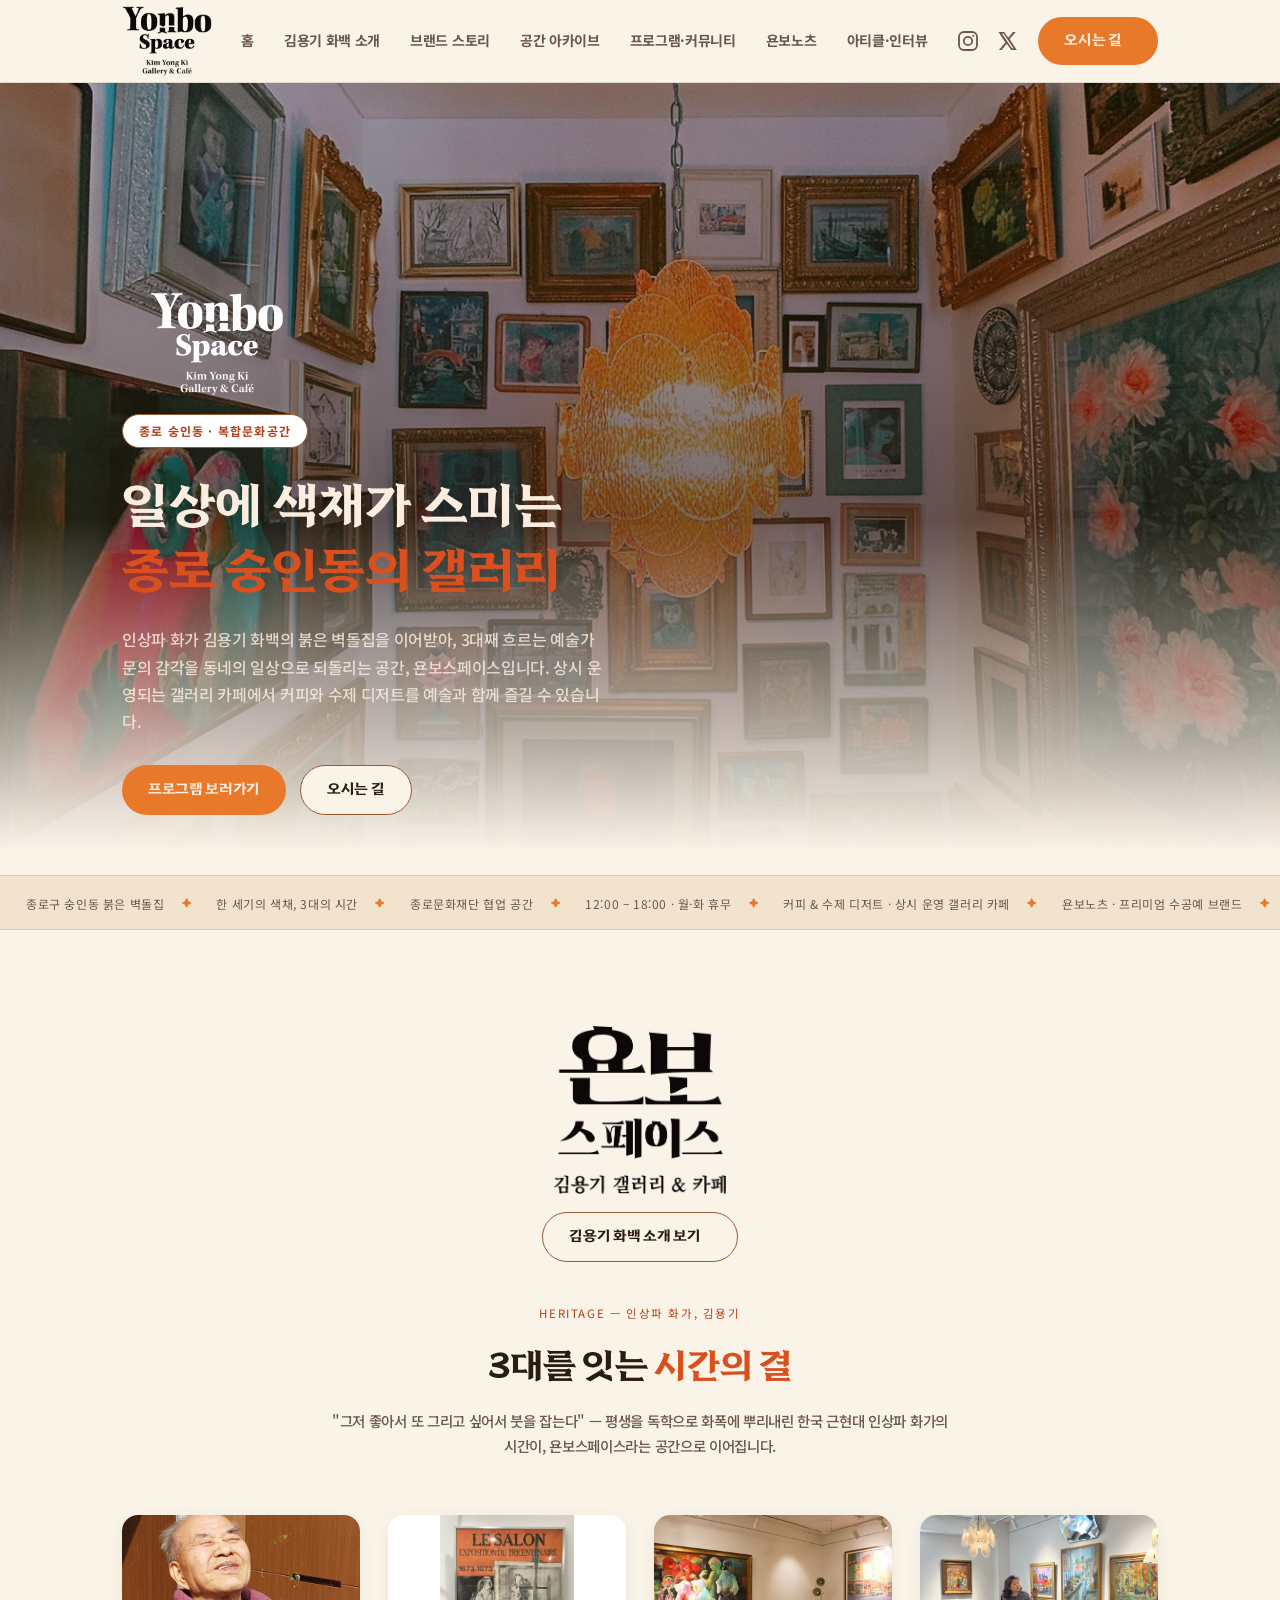
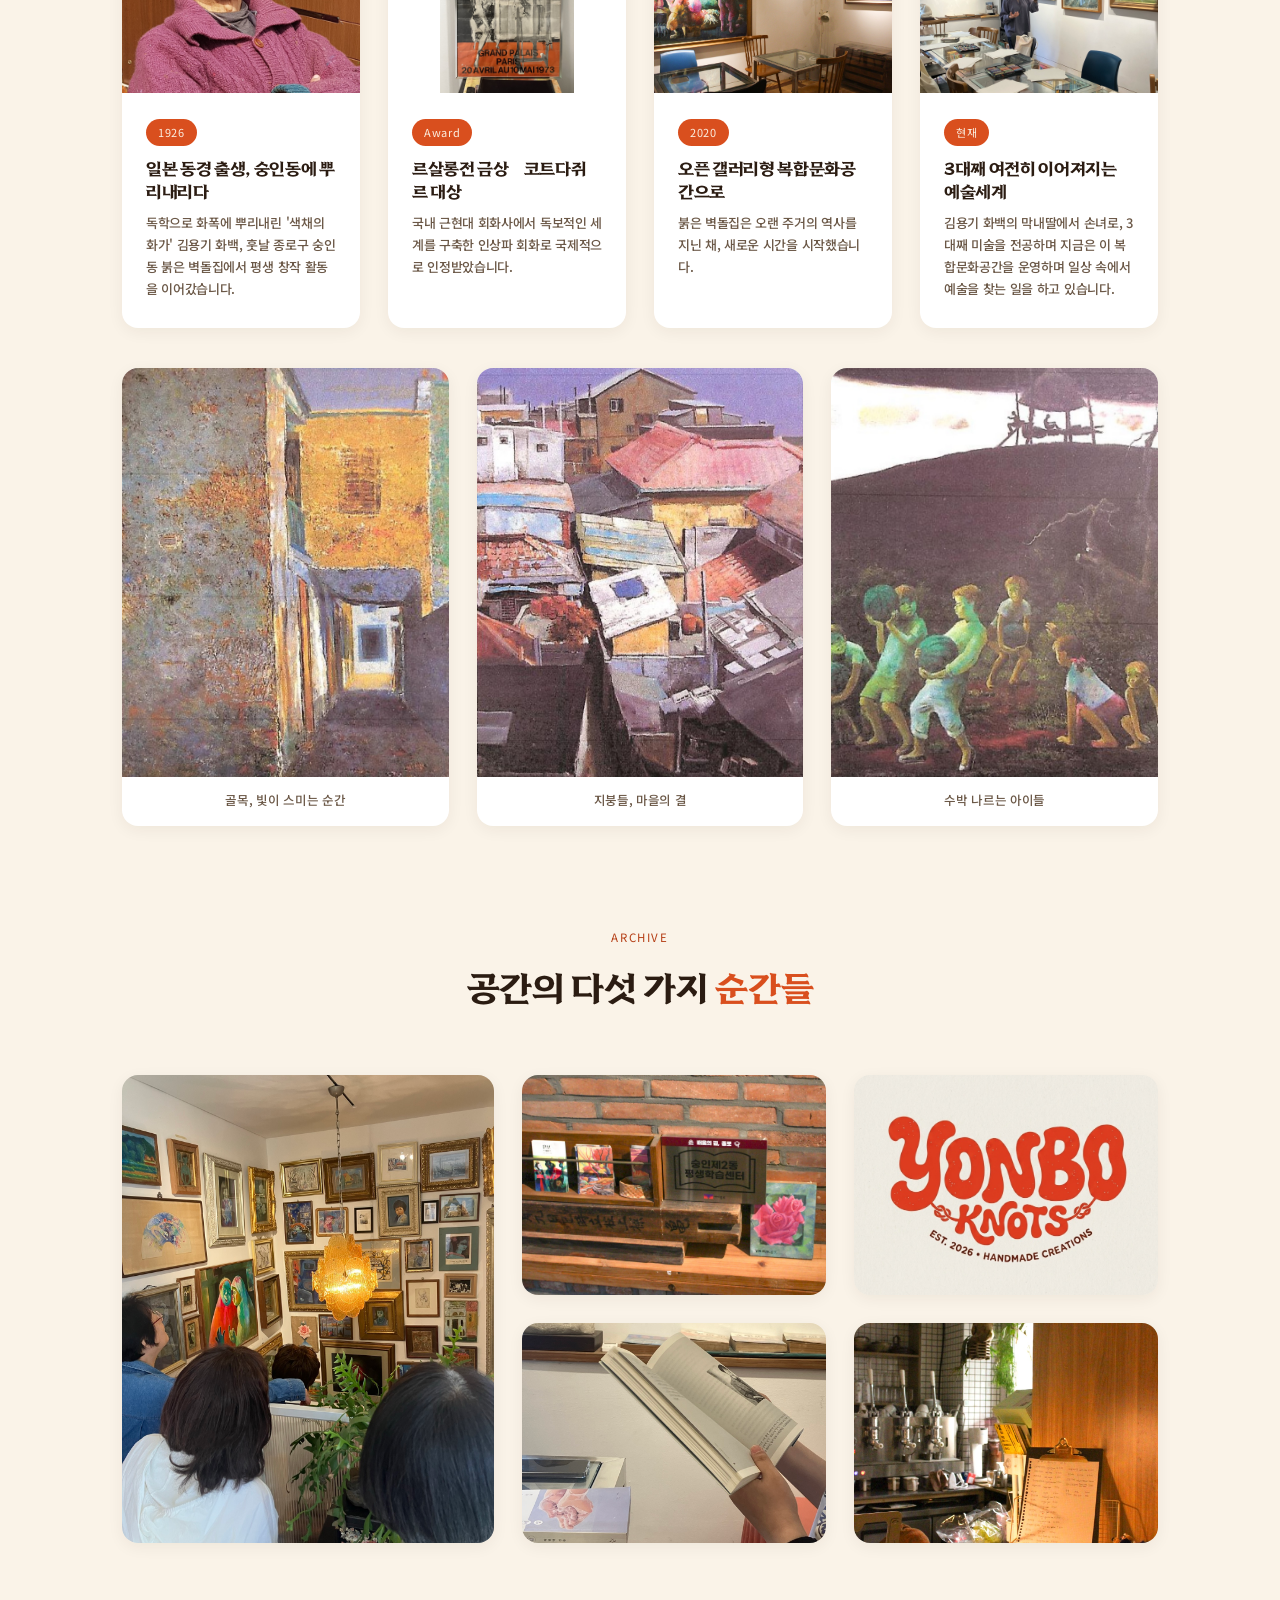
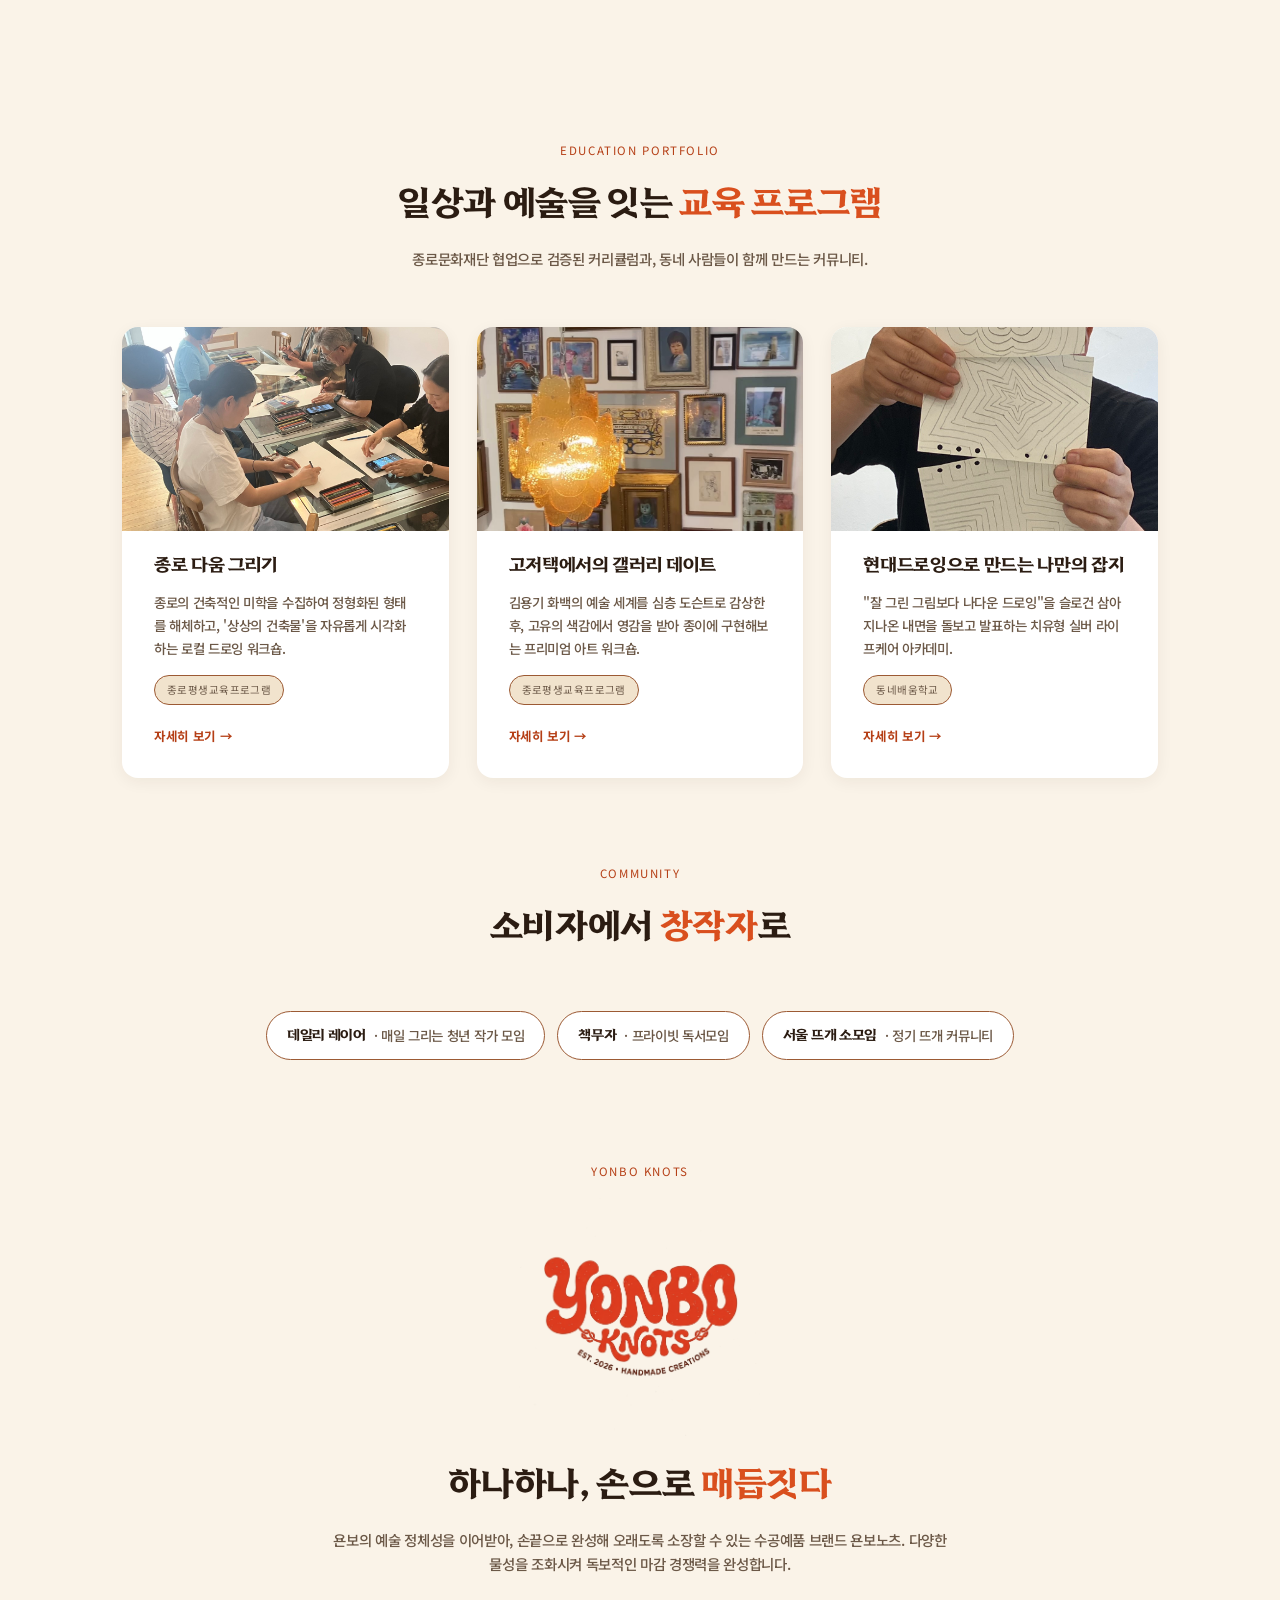
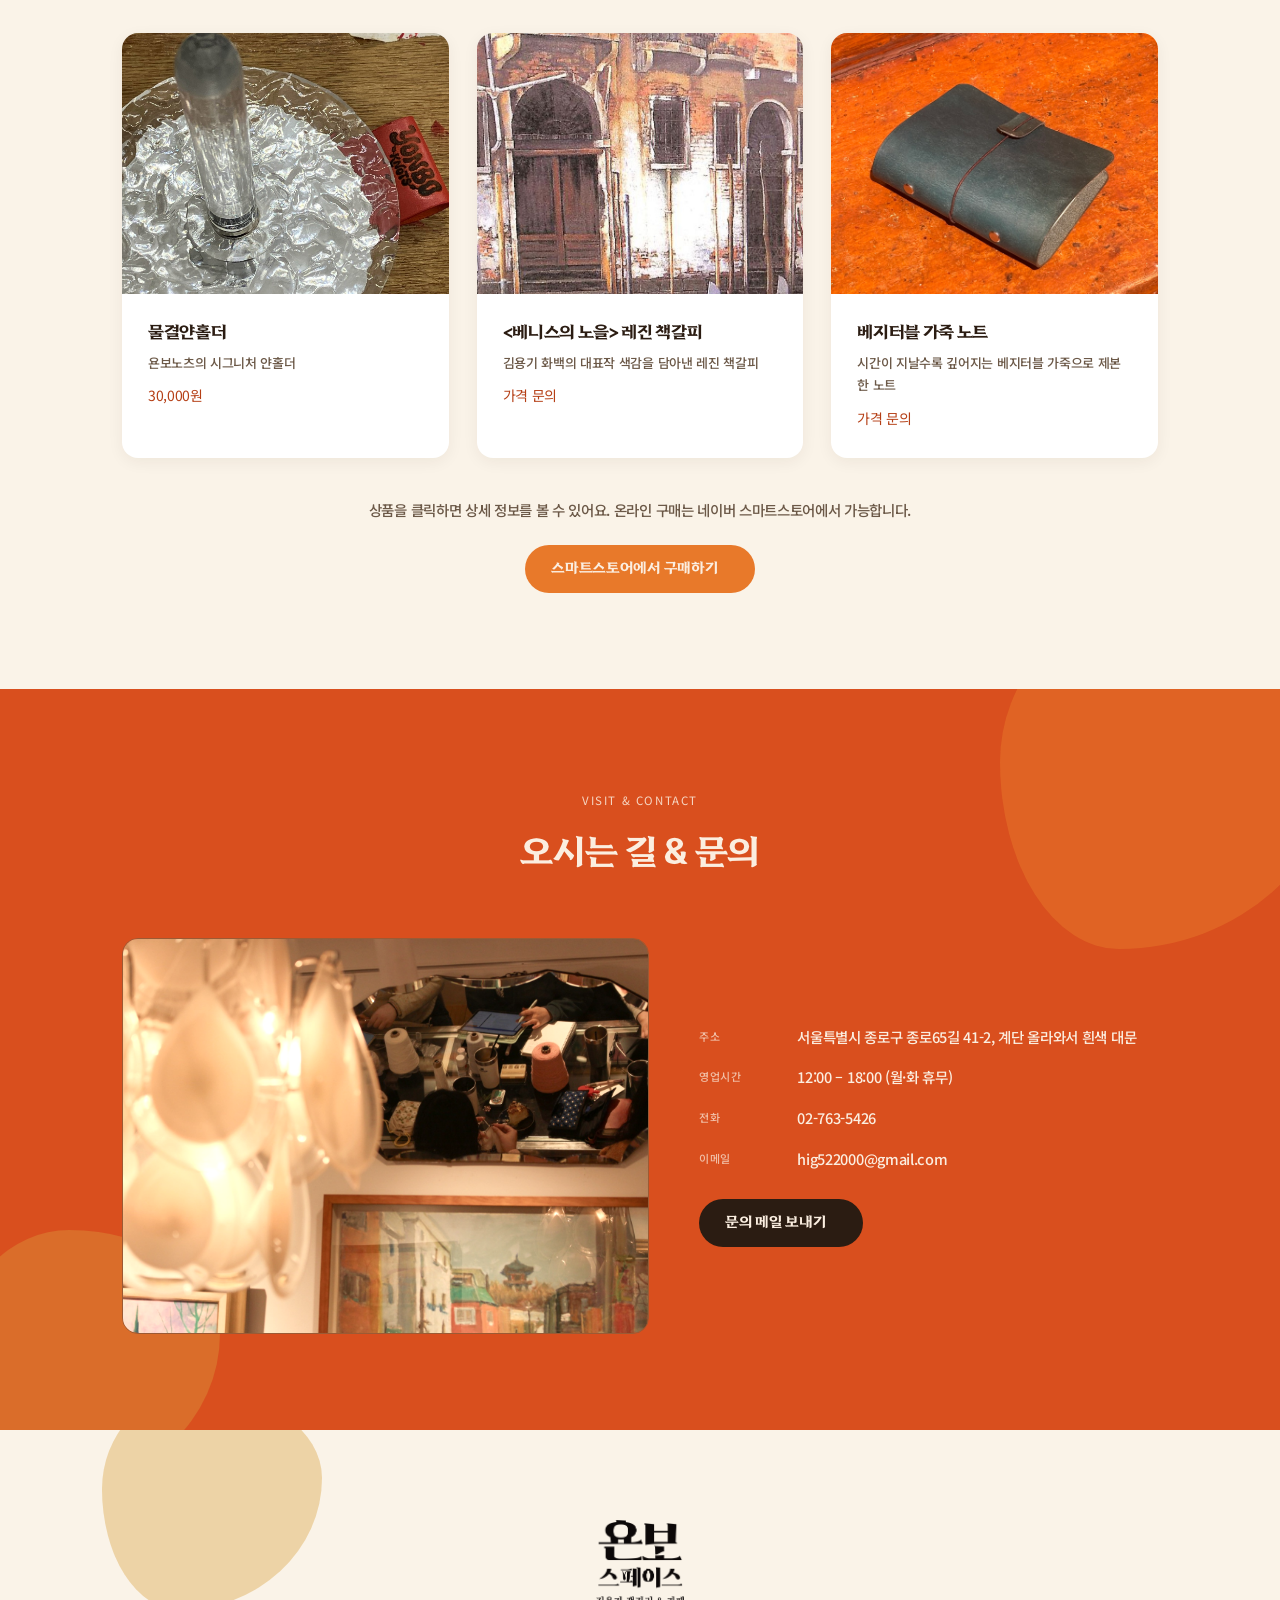
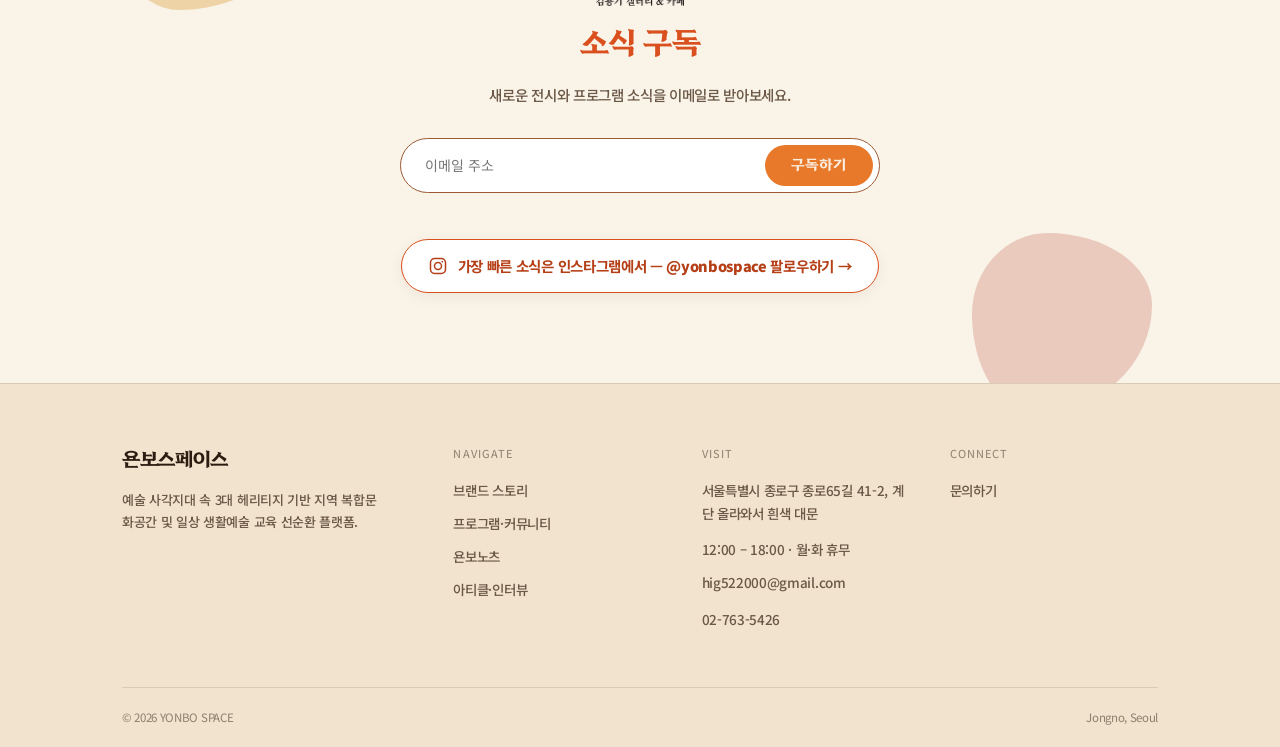
==== homepage-v2/index.html @ c20a6bfe "아티클·인터뷰 목록 페이지 신설, 전 페이지 nav/footer에 링크 추가" ====
<!DOCTYPE html>
<html lang="ko">
<head>
  <meta charset="UTF-8" />
  <meta name="viewport" content="width=device-width, initial-scale=1.0" />
  <title>욘보스페이스 YONBO SPACE</title>
  <meta name="description" content="종로 숭인동, 3대를 이어온 예술가문의 유산이 살아 숨 쉬는 복합문화공간 욘보스페이스" />
  <meta property="og:title" content="욘보스페이스 YONBO SPACE" />
  <meta property="og:description" content="종로 숭인동, 3대를 이어온 예술가문의 유산이 살아 숨 쉬는 복합문화공간 욘보스페이스" />
  <meta property="og:image" content="https://hig522000-lgtm.github.io/yonbo-space-site/homepage-v2/images/og-image.jpg" />
  <meta property="og:url" content="https://hig522000-lgtm.github.io/yonbo-space-site/homepage-v2/" />
  <meta property="og:type" content="website" />
  <meta name="twitter:card" content="summary_large_image" />
  <link rel="preconnect" href="https://fonts.googleapis.com" />
  <link rel="preconnect" href="https://fonts.gstatic.com" crossorigin />
  <link
    href="https://fonts.googleapis.com/css2?family=Noto+Sans+KR:wght@400;500;700;900&display=swap"
    rel="stylesheet"
  />
  <link rel="stylesheet" href="homepage-v2.css" />
</head>
<body>
  <header class="site-header">
    <div class="wrap">
      <a href="#home" class="site-logo">
        <img src="images/logo-yonbospace.png" alt="욘보스페이스 로고" />
      </a>
      <nav class="site-nav">
        <a href="#home">홈</a>
        <a href="artist.html">김용기 화백 소개</a>
        <a href="#heritage">브랜드 스토리</a>
        <a href="#works">공간 아카이브</a>
        <a href="#programs">프로그램·커뮤니티</a>
        <a href="#shop">욘보노츠</a>
        <a href="articles.html">아티클·인터뷰</a>
      </nav>
      <div class="header-actions">
        <div class="site-social">
          <a href="https://instagram.com/yonbospace" target="_blank" rel="noopener" aria-label="욘보스페이스 인스타그램 @yonbospace">
            <svg viewBox="0 0 24 24" width="18" height="18" fill="none" stroke="currentColor" stroke-width="1.8"><rect x="3" y="3" width="18" height="18" rx="5"/><circle cx="12" cy="12" r="4.2"/><circle cx="17.2" cy="6.8" r="1" fill="currentColor" stroke="none"/></svg>
          </a>
          <a href="https://twitter.com/yonbospace" target="_blank" rel="noopener" aria-label="욘보스페이스 트위터 @yonbospace">
            <svg viewBox="0 0 24 24" width="18" height="18" fill="currentColor"><path d="M18.9 3H21.7L15.6 10.1L22.8 21H17.2L12.8 14.7L7.7 21H4.9L11.4 13.4L4.5 3H10.2L14.2 8.8L18.9 3ZM17.9 19.3H19.5L9.5 4.6H7.8L17.9 19.3Z"/></svg>
          </a>
        </div>
        <a href="#visit" class="btn-pill">오시는 길 →</a>
      </div>
    </div>
  </header>

  <main>
    <!-- HERO -->
    <section class="hero" id="home">
      <img class="hero-bg" src="images/hero-main.jpg" alt="욘보스페이스 벽면을 가득 채운 액자 갤러리 코너" />
      <div class="hero-gradient"></div>
      <div class="hero-content">
        <div class="wrap">
          <img class="hero-logo-white" src="images/logo-yonbospace-white.png" alt="욘보스페이스 로고" />
          <span class="hero-eyebrow">종로 숭인동 · 복합문화공간</span>
          <h1>일상에 색채가 스미는<br /><span class="type-en">종로 숭인동의 갤러리</span></h1>
          <p class="lead">
            인상파 화가 김용기 화백의 붉은 벽돌집을 이어받아, 3대째 흐르는 예술가문의 감각을
            동네의 일상으로 되돌리는 공간, 욘보스페이스입니다. 상시 운영되는 갤러리 카페에서
            커피와 수제 디저트를 예술과 함께 즐길 수 있습니다.
          </p>
          <div class="button-row">
            <a href="#programs" class="btn-pill">프로그램 보러가기</a>
            <a href="#visit" class="btn-pill btn-pill--outline">오시는 길</a>
          </div>
        </div>
      </div>
    </section>

    <!-- TICKER -->
    <div class="ticker">
      <div class="ticker-track">
        <span>종로구 숭인동 붉은 벽돌집</span>
        <span>한 세기의 색채, 3대의 시간</span>
        <span>종로문화재단 협업 공간</span>
        <span>12:00 – 18:00 · 월·화 휴무</span>
        <span>커피 &amp; 수제 디저트 · 상시 운영 갤러리 카페</span>
        <span>욘보노츠 · 프리미엄 수공예 브랜드</span>
        <span>종로구 숭인동 붉은 벽돌집</span>
        <span>한 세기의 색채, 3대의 시간</span>
        <span>종로문화재단 협업 공간</span>
        <span>12:00 – 18:00 · 월·화 휴무</span>
        <span>커피 &amp; 수제 디저트 · 상시 운영 갤러리 카페</span>
        <span>욘보노츠 · 프리미엄 수공예 브랜드</span>
      </div>
    </div>

    <!-- HERITAGE -->
    <section class="section" id="heritage">
      <div class="wrap">
        <div style="text-align:center; margin-bottom:36px;">
          <img class="heritage-logo-kr" src="images/logo-yonbospace-kr.png" alt="욘보스페이스" />
          <a href="artist.html" class="btn-pill btn-pill--outline">김용기 화백 소개 보기 →</a>
        </div>
        <div class="section-head">
          <span class="section-eyebrow">Heritage — 인상파 화가, 김용기</span>
          <h2>3대를 잇는 <span class="type-en">시간의 결</span></h2>
          <p class="section-lead">
            "그저 좋아서 또 그리고 싶어서 붓을 잡는다" — 평생을 독학으로 화폭에 뿌리내린
            한국 근현대 인상파 화가의 시간이, 욘보스페이스라는 공간으로 이어집니다.
          </p>
        </div>
        <div class="heritage-grid">
          <div class="heritage-card">
            <div class="h-photo"><img class="face-top" src="images/heritage-1926.jpg" alt="환하게 웃고 있는 김용기 화백의 모습" /></div>
            <div class="h-body">
              <span class="h-year">1926</span>
              <h3>일본 동경 출생, 숭인동에 뿌리내리다</h3>
              <p>독학으로 화폭에 뿌리내린 '색채의 화가' 김용기 화백, 훗날 종로구 숭인동 붉은 벽돌집에서 평생 창작 활동을 이어갔습니다.</p>
            </div>
          </div>
          <div class="heritage-card">
            <div class="h-photo"><img class="no-crop" src="images/heritage-award.jpg" alt="1973년 파리 그랑팔레 르살롱 전시회 포스터" /></div>
            <div class="h-body">
              <span class="h-year">Award</span>
              <h3>르살롱전 금상 · 코트다쥐르 대상</h3>
              <p>국내 근현대 회화사에서 독보적인 세계를 구축한 인상파 회화로 국제적으로 인정받았습니다.</p>
            </div>
          </div>
          <div class="heritage-card">
            <div class="h-photo"><img src="images/heritage-gallery-open.jpg" alt="오픈 갤러리형 복합문화공간으로 재탄생한 내부 전경" /></div>
            <div class="h-body">
              <span class="h-year">2020</span>
              <h3>오픈 갤러리형 복합문화공간으로</h3>
              <p>붉은 벽돌집은 오랜 주거의 역사를 지닌 채, 새로운 시간을 시작했습니다.</p>
            </div>
          </div>
          <div class="heritage-card">
            <div class="h-photo"><img src="images/heritage-guide-current.jpg" alt="대표가 방문객에게 갤러리를 도슨트하는 모습" /></div>
            <div class="h-body">
              <span class="h-year">현재</span>
              <h3>3대째 여전히 이어져지는 예술세계</h3>
              <p>김용기 화백의 막내딸에서 손녀로, 3대째 미술을 전공하며 지금은 이 복합문화공간을 운영하며 일상 속에서 예술을 찾는 일을 하고 있습니다.</p>
            </div>
          </div>
        </div>
        <div class="painting-gallery">
          <figure>
            <img src="images/painting-alley.jpg" alt="김용기 화백의 골목 풍경화" />
            <figcaption>골목, 빛이 스미는 순간</figcaption>
          </figure>
          <figure>
            <img src="images/painting-rooftops.jpg" alt="김용기 화백의 지붕 풍경화" />
            <figcaption>지붕들, 마을의 결</figcaption>
          </figure>
          <figure>
            <img src="images/painting-watermelon-kids.jpg" alt="김용기 화백의 아이들 그림" />
            <figcaption>수박 나르는 아이들</figcaption>
          </figure>
        </div>
      </div>
    </section>

    <!-- ARCHIVE MASONRY -->
    <section class="section" id="works" style="padding-top:0;">
      <div class="wrap">
        <div class="section-head">
          <span class="section-eyebrow">Archive</span>
          <h2>공간의 다섯 가지 <span class="type-en">순간들</span></h2>
        </div>
        <div class="works-grid">
          <div class="work-item">
            <img src="images/axis-community.jpg" alt="갤러리 테이블에 둘러앉아 뜨개와 독서를 즐기는 커뮤니티 모임" />
            <div class="work-overlay">
              <div>
                <h4>Space &amp; Community</h4>
                <span>상설 갤러리 · 로컬 커뮤니티 모임</span>
              </div>
            </div>
          </div>
          <div class="work-item">
            <img src="images/axis-education.jpg" alt="종로문화재단 숭인제2동 평생학습센터 현판" />
            <div class="work-overlay">
              <div>
                <h4>Public &amp; Education</h4>
                <span>종로문화재단 협업 · 동네배움학교</span>
              </div>
            </div>
          </div>
          <div class="work-item">
            <img src="images/axis-craft.jpg" alt="욘보노츠 브랜드 로고 그래픽" />
            <div class="work-overlay">
              <div>
                <h4>Product &amp; Brand</h4>
                <span>욘보노츠 · 프리미엄 수공예</span>
              </div>
            </div>
          </div>
          <div class="work-item">
            <img src="images/community-bookclub.jpg" alt="책무자 독서모임에서 책을 함께 들여다보는 모습" />
            <div class="work-overlay">
              <div>
                <h4>책무자</h4>
                <span>프라이빗 독서모임</span>
              </div>
            </div>
          </div>
          <div class="work-item">
            <img src="images/axis-cafe.jpg" alt="욘보스페이스 카페의 에스프레소 머신과 바 풍경" />
            <div class="work-overlay">
              <div>
                <h4>Gallery &amp; Café</h4>
                <span>커피 &amp; 수제 디저트 · 상시 운영 갤러리 카페</span>
              </div>
            </div>
          </div>
        </div>
      </div>
    </section>

    <!-- PROGRAMS -->
    <section class="section" id="programs">
      <div class="wrap">
        <div class="section-head">
          <span class="section-eyebrow">Education Portfolio</span>
          <h2>일상과 예술을 잇는 <span class="type-en">교육 프로그램</span></h2>
          <p class="section-lead">종로문화재단 협업으로 검증된 커리큘럼과, 동네 사람들이 함께 만드는 커뮤니티.</p>
        </div>
        <div class="program-grid">
          <a class="program-card has-photo" href="programs/jongno-dawoom.html">
            <div class="p-photo"><img src="images/jongno-dawoom/photo-01.jpg" alt="참가자들이 갤러리 테이블에 둘러앉아 색연필로 드로잉하는 수업 현장" /></div>
            <h3>종로 다움 그리기</h3>
            <p>종로의 건축적인 미학을 수집하여 정형화된 형태를 해체하고, '상상의 건축물'을 자유롭게 시각화하는 로컬 드로잉 워크숍.</p>
            <span class="tag-pill">종로평생교육프로그램</span>
            <span class="card-more">자세히 보기 →</span>
          </a>
          <a class="program-card has-photo" href="programs/gallery-date.html">
            <div class="p-photo"><img src="images/program-gallery-date-card.jpg" alt="샹들리에 조명 아래 금빛 액자 그림들로 가득한 갤러리 벽면" /></div>
            <h3>고저택에서의 갤러리 데이트</h3>
            <p>김용기 화백의 예술 세계를 심층 도슨트로 감상한 후, 고유의 색감에서 영감을 받아 종이에 구현해보는 프리미엄 아트 워크숍.</p>
            <span class="tag-pill">종로평생교육프로그램</span>
            <span class="card-more">자세히 보기 →</span>
          </a>
          <a class="program-card has-photo" href="programs/life-review-drawing.html">
            <div class="p-photo"><img src="images/program-neighborhood-class.jpg" alt="동네배움학교 회원이 대칭 패턴 드로잉 3장을 들어보이는 모습" /></div>
            <h3>현대드로잉으로 만드는 나만의 잡지</h3>
            <p>"잘 그린 그림보다 나다운 드로잉"을 슬로건 삼아 지나온 내면을 돌보고 발표하는 치유형 실버 라이프케어 아카데미.</p>
            <span class="tag-pill">동네배움학교</span>
            <span class="card-more">자세히 보기 →</span>
          </a>
        </div>

        <div class="section-head" style="margin-top:80px;">
          <span class="section-eyebrow">Community</span>
          <h2>소비자에서 <span class="type-en">창작자</span>로</h2>
        </div>
        <div class="tag-row">
          <span class="tag-chip"><strong>데일리 레이어</strong> · 매일 그리는 청년 작가 모임</span>
          <span class="tag-chip"><strong>책무자</strong> · 프라이빗 독서모임</span>
          <span class="tag-chip"><strong>서울 뜨개 소모임</strong> · 정기 뜨개 커뮤니티</span>
        </div>
      </div>
    </section>

    <!-- SHOP -->
    <section class="section" id="shop" style="padding-top:0;">
      <div class="wrap">
        <div class="section-head">
          <span class="section-eyebrow">Yonbo Knots</span>
          <img class="brand-logo-badge" src="images/logo-yonboknots.png" alt="욘보노츠 로고" />
          <h2>하나하나, 손으로 <span class="type-en">매듭짓다</span></h2>
          <p class="section-lead">욘보의 예술 정체성을 이어받아, 손끝으로 완성해 오래도록 소장할 수 있는 수공예품 브랜드 욘보노츠. 다양한 물성을 조화시켜 독보적인 마감 경쟁력을 완성합니다.</p>
        </div>
        <div class="shop-grid">
          <a class="shop-card" href="products/mulgyeol-yarn-holder.html">
            <div class="shop-swatch"><img src="images/product-yarnholder.jpg" alt="물결얀홀더 제품 사진" /></div>
            <div class="shop-body">
              <h3>물결얀홀더</h3>
              <p>욘보노츠의 시그니처 얀홀더</p>
              <span class="shop-price">30,000원</span>
            </div>
          </a>
          <a class="shop-card" href="products/venice-sunset-bookmark.html">
            <div class="shop-swatch"><img src="images/painting-venice.jpg" alt="김용기 화백의 베니스 풍경화" /></div>
            <div class="shop-body">
              <h3>&lt;베니스의 노을&gt; 레진 책갈피</h3>
              <p>김용기 화백의 대표작 색감을 담아낸 레진 책갈피</p>
              <span class="shop-price">가격 문의</span>
            </div>
          </a>
          <a class="shop-card" href="products/vegetable-leather-note.html">
            <div class="shop-swatch"><img src="images/product-leathernote.jpg" alt="베지터블 가죽 노트 제품 사진" /></div>
            <div class="shop-body">
              <h3>베지터블 가죽 노트</h3>
              <p>시간이 지날수록 깊어지는 베지터블 가죽으로 제본한 노트</p>
              <span class="shop-price">가격 문의</span>
            </div>
          </a>
        </div>
        <div style="text-align:center; margin-top:40px;">
          <p class="section-lead" style="margin-bottom:22px;">상품을 클릭하면 상세 정보를 볼 수 있어요. 온라인 구매는 네이버 스마트스토어에서 가능합니다.</p>
          <a href="https://smartstore.naver.com/yonboknots" target="_blank" rel="noopener" class="btn-pill">스마트스토어에서 구매하기 →</a>
        </div>
      </div>
    </section>

    <!-- VISIT -->
    <section class="section visit-section" id="visit">
      <div class="blob-deco blob-deco--a"></div>
      <div class="blob-deco blob-deco--b"></div>
      <div class="wrap">
        <div class="section-head">
          <span class="section-eyebrow">Visit &amp; Contact</span>
          <h2>오시는 길 <span class="type-en" style="color:var(--on-dark);">&amp; 문의</span></h2>
        </div>
        <div class="visit-grid">
          <div class="visit-photo-frame">
            <img src="images/hero-brick-exterior.jpg" alt="거울에 비친 욘보스페이스의 작업 풍경" />
          </div>
          <div>
            <ul class="visit-detail-list">
              <li>
                <span class="label">주소</span>
                <span>서울특별시 종로구 종로65길 41-2, 계단 올라와서 흰색 대문</span>
              </li>
              <li>
                <span class="label">영업시간</span>
                <span>12:00 – 18:00 (월·화 휴무)</span>
              </li>
              <li>
                <span class="label">전화</span>
                <span>02-763-5426</span>
              </li>
              <li>
                <span class="label">이메일</span>
                <span>hig522000@gmail.com</span>
              </li>
            </ul>
            <a href="mailto:hig522000@gmail.com" class="btn-pill" style="background:var(--ink);">문의 메일 보내기 →</a>
          </div>
        </div>
      </div>
    </section>

    <!-- NEWSLETTER -->
    <section class="newsletter">
      <div class="blob-deco blob-deco--a"></div>
      <div class="blob-deco blob-deco--b"></div>
      <div class="newsletter-inner">
        <h2 class="newsletter-heading"><img class="newsletter-logo" src="images/logo-yonbospace-kr.png" alt="욘보스페이스" /> <span class="type-en">소식 구독</span></h2>
        <p>새로운 전시와 프로그램 소식을 이메일로 받아보세요.</p>
        <form class="newsletter-form" action="mailto:hig522000@gmail.com" method="post" enctype="text/plain">
          <input type="email" name="구독이메일" placeholder="이메일 주소" required />
          <button type="submit" class="btn-pill">구독하기</button>
        </form>
        <a href="https://instagram.com/yonbospace" target="_blank" rel="noopener" class="newsletter-instagram">
          <svg viewBox="0 0 24 24" width="20" height="20" fill="none" stroke="currentColor" stroke-width="1.8"><rect x="3" y="3" width="18" height="18" rx="5"/><circle cx="12" cy="12" r="4.2"/><circle cx="17.2" cy="6.8" r="1" fill="currentColor" stroke="none"/></svg>
          <span>가장 빠른 소식은 인스타그램에서 — <strong>@yonbospace</strong> 팔로우하기 →</span>
        </a>
      </div>
    </section>
  </main>

  <footer class="site-footer">
    <div class="wrap">
      <div class="footer-grid">
        <div class="footer-brand">
          <h3>욘보스페이스</h3>
          <p>예술 사각지대 속 3대 헤리티지 기반 지역 복합문화공간 및 일상 생활예술 교육 선순환 플랫폼.</p>
        </div>
        <div class="footer-col">
          <span>Navigate</span>
          <a href="#heritage">브랜드 스토리</a>
          <a href="#programs">프로그램·커뮤니티</a>
          <a href="#shop">욘보노츠</a>
          <a href="articles.html">아티클·인터뷰</a>
        </div>
        <div class="footer-col">
          <span>Visit</span>
          <p>서울특별시 종로구 종로65길 41-2, 계단 올라와서 흰색 대문</p>
          <p>12:00 – 18:00 · 월·화 휴무</p>
          <a href="mailto:hig522000@gmail.com">hig522000@gmail.com</a>
          <p>02-763-5426</p>
        </div>
        <div class="footer-col">
          <span>Connect</span>
          <a href="#visit">문의하기</a>
        </div>
      </div>
      <div class="footer-bottom">
        <span>© 2026 YONBO SPACE</span>
        <span>Jongno, Seoul</span>
      </div>
    </div>
  </footer>
</body>
</html>
---- homepage-v2/homepage-v2.css ----
* {
  box-sizing: border-box;
}

@font-face {
  font-family: 'Danjo';
  src: url('fonts/Danjo-bold-Regular.otf') format('opentype');
  font-weight: 700;
  font-display: swap;
}

@font-face {
  font-family: 'Rebecca';
  src: url('fonts/EF-Rebecca.otf') format('opentype'),
       url('fonts/EF-Rebecca.ttf') format('truetype');
  font-weight: 400;
  font-display: swap;
}

:root {
  --cream: #faf3e8;
  --cream-deep: #f1e3cd;
  --orange: #e8792a;
  --orange-dark: #c9631d;
  --terracotta: #d94f1e;
  --terracotta-dark: #b53f16;
  --gold: #d9a441;
  --rose: #c97b6e;
  --ink: #2b1c12;
  --ink-soft: #6b5847;
  --ink-faint: rgba(43, 28, 18, 0.5);
  --on-dark: #fbeee0;
  --line: rgba(43, 28, 18, 0.12);
  --border-brown: #9c5a34;
  --card-shadow: 0 4px 16px rgba(43, 28, 18, 0.06);
  --card-shadow-hover: 0 14px 30px rgba(43, 28, 18, 0.12);
}

html { scroll-behavior: smooth; }
section[id] { scroll-margin-top: 96px; }

body {
  margin: 0;
  background: var(--cream);
  color: var(--ink);
  font-family: 'Noto Sans KR', 'Apple SD Gothic Neo', sans-serif;
  line-height: 1.7;
  letter-spacing: -0.02em;
  overflow-x: hidden;
}

h1, h2, h3, h4 {
  font-family: 'Danjo', 'Noto Sans KR', sans-serif;
  font-weight: 400;
  color: var(--ink);
  margin: 0;
}

.type-en {
  font-weight: 600;
  color: var(--terracotta);
}

.mono { font-family: 'Noto Sans KR', sans-serif; }

a { color: inherit; }
img { max-width: 100%; display: block; }

.wrap {
  max-width: 1100px;
  margin: 0 auto;
  padding: 0 32px;
}

/* ------ 블롭 장식 (SVG-style organic blobs) ------ */
.blob-deco {
  position: absolute;
  border-radius: 42% 58% 65% 35% / 45% 40% 60% 55%;
  z-index: 0;
  pointer-events: none;
}

/* ------ 헤더 ------ */
.site-header {
  position: sticky;
  top: 0;
  z-index: 50;
  background: rgba(250, 243, 232, 0.9);
  backdrop-filter: blur(8px);
  border-bottom: 1px solid var(--line);
}
.site-header .wrap {
  display: flex;
  align-items: center;
  justify-content: space-between;
  height: 82px;
}
.site-logo {
  font-family: 'Danjo', 'Noto Sans KR', sans-serif;
  font-size: 20px;
  display: flex;
  align-items: baseline;
  gap: 10px;
  text-decoration: none;
  color: var(--ink);
}
.site-logo .en {
  font-family: 'Noto Sans KR', sans-serif;
  font-size: 10px;
  letter-spacing: 0.18em;
  color: var(--orange-dark);
  text-transform: uppercase;
}
.site-logo img { height: 70px; width: auto; }

.brand-logo-badge { height: 240px; width: auto; margin: 0 auto 20px; }
.site-nav {
  display: flex;
  align-items: center;
  gap: 30px;
  font-size: 14px;
  font-weight: 700;
}
.site-nav a { text-decoration: none; color: var(--ink-soft); transition: color 0.3s ease; }
.site-nav a:hover { color: var(--terracotta); }

.header-actions { display: flex; align-items: center; gap: 20px; }
.site-social { display: flex; align-items: center; gap: 14px; }
.site-social a {
  display: flex;
  color: var(--ink-soft);
  transition: color 0.3s ease, transform 0.3s ease;
}
.site-social svg { width: 24px; height: 24px; }
.site-social a:hover { color: var(--terracotta); transform: translateY(-2px); }

.btn-pill {
  display: inline-flex;
  align-items: center;
  gap: 8px;
  padding: 12px 26px;
  border-radius: 999px;
  font-family: 'Danjo', 'Noto Sans KR', sans-serif;
  font-size: 14px;
  text-decoration: none;
  background: var(--orange);
  color: var(--on-dark);
  border: none;
  cursor: pointer;
  transition: background 0.3s ease, transform 0.3s ease;
}
.btn-pill:hover { background: var(--orange-dark); transform: translateY(-2px); }
.btn-pill--outline {
  background: transparent;
  color: var(--ink);
  border: 1px solid var(--border-brown);
}
.btn-pill--outline:hover { background: var(--ink); color: var(--cream); }

/* ------ 히어로 (풀블리드 사진 + 하단 오버레이) ------ */
.hero {
  position: relative;
  height: 88vh;
  min-height: 600px;
  display: flex;
  align-items: flex-end;
  overflow: hidden;
  background: #000;
}
.hero-bg {
  position: absolute;
  inset: 0;
  width: 100%;
  height: 100%;
  object-fit: cover;
  opacity: 0.8;
}
.hero-gradient {
  position: absolute;
  inset: 0;
  background: linear-gradient(180deg, rgba(43, 28, 18, 0.1) 0%, rgba(43, 28, 18, 0.5) 55%, var(--cream) 97%);
}
.hero-content {
  position: relative;
  z-index: 2;
  width: 100%;
  padding-bottom: 60px;
}
.hero-logo-white {
  display: block;
  height: 104px;
  width: auto;
  margin: 0 0 18px 28px;
  background: transparent;
}
.hero-eyebrow {
  display: inline-block;
  font-family: 'Noto Sans KR', sans-serif;
  font-weight: 700;
  font-size: 12px;
  letter-spacing: 0.1em;
  color: var(--terracotta-dark);
  background: #fff;
  border: 1px solid var(--border-brown);
  padding: 6px 16px;
  border-radius: 999px;
  margin-bottom: 26px;
}
.hero h1 {
  font-size: 48px;
  line-height: 1.36;
  margin-bottom: 22px;
  color: var(--on-dark);
}
.hero p.lead {
  font-size: 16px;
  color: rgba(251, 238, 224, 0.82);
  max-width: 480px;
  margin: 0 0 30px;
  font-weight: 500;
}
.button-row { display: flex; gap: 14px; flex-wrap: wrap; }
.hero .btn-pill--outline { background: var(--cream); }

/* ------ 티커 ------ */
.ticker {
  border-top: 1px solid var(--line);
  border-bottom: 1px solid var(--line);
  background: var(--cream-deep);
  overflow: hidden;
  white-space: nowrap;
  padding: 13px 0;
}
.ticker-track { display: inline-flex; animation: ticker-scroll 32s linear infinite; }
.ticker-track span {
  font-family: 'Noto Sans KR', sans-serif;
  font-size: 12px;
  letter-spacing: 0.05em;
  color: var(--ink-soft);
  padding: 0 26px;
  text-transform: uppercase;
  position: relative;
}
.ticker-track span::after { content: '\2726'; position: absolute; right: -2px; color: var(--orange); font-size: 10px; }
@keyframes ticker-scroll { from { transform: translateX(0); } to { transform: translateX(-50%); } }

/* ------ 섹션 공통 ------ */
.section { padding: 96px 0; position: relative; }
.section-head { max-width: 620px; margin: 0 auto 56px; text-align: center; }
.section-eyebrow {
  display: inline-block;
  font-family: 'Noto Sans KR', sans-serif;
  font-size: 11.5px;
  letter-spacing: 0.14em;
  text-transform: uppercase;
  color: var(--terracotta-dark);
  margin-bottom: 14px;
}
.section-head h2 { font-size: 34px; }
.section-lead { font-size: 14.5px; color: var(--ink-soft); margin-top: 14px; font-weight: 500; }

/* ------ 프로그램 상세 페이지 ------ */
.program-detail { padding: 64px 0 110px; }
.program-back {
  display: inline-flex;
  align-items: center;
  gap: 6px;
  font-size: 13.5px;
  font-weight: 700;
  color: var(--ink-soft);
  text-decoration: none;
  margin-bottom: 36px;
  transition: color 0.3s ease;
}
.program-back:hover { color: var(--terracotta); }
.program-detail-head { max-width: 640px; margin: 0 auto 48px; text-align: center; }
.program-detail-head h1 { font-size: 36px; line-height: 1.3; margin: 14px 0 18px; }
.program-detail-lead { font-size: 15.5px; color: var(--ink-soft); font-weight: 500; margin: 18px 0 0; word-break: keep-all; }
.program-detail-grid {
  display: grid;
  grid-template-columns: 340px 1fr;
  gap: 56px;
  align-items: start;
  max-width: 920px;
  margin: 0 auto;
}
.reel-frame {
  aspect-ratio: 9 / 16;
  border-radius: 20px;
  overflow: hidden;
  background: var(--ink);
  box-shadow: var(--card-shadow);
}
.reel-frame video { width: 100%; height: 100%; object-fit: cover; display: block; }
.reel-caption { text-align: center; font-size: 12.5px; color: var(--ink-faint); margin-top: 12px; font-weight: 500; }
.program-detail-body p { font-size: 15px; color: var(--ink-soft); font-weight: 500; margin: 0 0 18px; }
.program-detail-body h4 { font-size: 14px; margin: 28px 0 10px; }
.program-audience { list-style: none; margin: 0; padding: 0; display: flex; flex-wrap: wrap; gap: 10px; }
.program-audience li {
  font-size: 13px;
  font-weight: 500;
  color: var(--ink-soft);
  background: var(--cream-deep);
  border-radius: 999px;
  padding: 7px 16px;
}
@media (max-width: 760px) {
  .program-detail-grid { grid-template-columns: 1fr; }
  .reel-frame { max-width: 300px; margin: 0 auto; }
}

/* 영상 여러 개 (가로 배치) */
.reel-list { display: flex; gap: 20px; }
.reel-list .reel-frame { flex: 1; aspect-ratio: 9 / 16; }
@media (max-width: 760px) {
  .reel-list { max-width: 300px; margin: 0 auto; flex-direction: column; }
}

/* 사진 갤러리형 프로그램 (영상 없이 사진만) */
.program-gallery-grid {
  display: grid;
  grid-template-columns: 1.2fr 1fr 1fr;
  grid-template-rows: repeat(2, 200px);
  gap: 20px;
  max-width: 920px;
  margin: 0 auto 56px;
}
.program-gallery-grid a,
.program-gallery-grid img {
  border-radius: 16px;
  box-shadow: var(--card-shadow);
  overflow: hidden;
  display: block;
}
.program-gallery-grid img { width: 100%; height: 100%; object-fit: cover; transition: transform 0.4s ease; }
.program-gallery-grid a:hover img { transform: scale(1.05); }
.program-gallery-grid a:first-child { grid-row: 1 / 3; }
.program-detail-body-full { max-width: 640px; margin: 0 auto; text-align: left; }
@media (max-width: 760px) {
  .program-gallery-grid { grid-template-columns: 1fr 1fr; grid-template-rows: repeat(3, 160px); }
  .program-gallery-grid a:first-child { grid-column: 1 / 3; grid-row: 1; height: 240px; }
}

/* ------ 욘보노츠 상품 상세 페이지 ------ */
.product-image-frame {
  aspect-ratio: 1 / 1;
  border-radius: 20px;
  overflow: hidden;
  box-shadow: var(--card-shadow);
}
.product-image-frame img { width: 100%; height: 100%; object-fit: cover; display: block; }
.product-detail-price { font-size: 20px; color: var(--terracotta-dark); font-weight: 700; margin: 4px 0 18px; display: block; }
.product-buy-btn { margin-top: 8px; }

/* ------ 준비 중 placeholder 박스 ------ */
.placeholder-box {
  display: flex;
  align-items: center;
  justify-content: center;
  text-align: center;
  background: var(--cream-deep);
  border: 1.5px dashed var(--border-brown);
  border-radius: 16px;
  color: var(--ink-faint);
  font-size: 13px;
  font-weight: 500;
  line-height: 1.5;
  padding: 20px;
}

/* ------ 김용기 화백 소개 페이지 ------ */
.artist-profile-grid {
  display: grid;
  grid-template-columns: 260px 1fr;
  gap: 48px;
  align-items: start;
  max-width: 860px;
  margin: 0 auto 72px;
}
.artist-profile-grid .placeholder-box { aspect-ratio: 3 / 4; }
.artist-profile-grid .artist-work-photo {
  width: 100%;
  aspect-ratio: 3 / 4;
  object-fit: cover;
  border-radius: 16px;
  box-shadow: var(--card-shadow);
}
.artist-profile-grid .artist-portrait-photo { object-position: 25% center; }
.artist-profile-grid .artist-work-photo--full {
  aspect-ratio: auto;
  height: auto;
  object-fit: contain;
}
.artist-profile-grid--wide { grid-template-columns: 480px 1fr; max-width: 1040px; }
.artist-bio p { font-size: 15px; color: var(--ink-soft); font-weight: 500; margin: 0 0 16px; }
.artist-works-grid {
  display: grid;
  grid-template-columns: repeat(4, 1fr);
  gap: 22px;
  max-width: 920px;
  margin: 0 auto;
}
.artist-works-grid .placeholder-box { aspect-ratio: 4 / 5; }
.artist-works-grid img {
  width: 100%;
  aspect-ratio: 4 / 5;
  object-fit: cover;
  border-radius: 16px;
  box-shadow: var(--card-shadow);
  transition: transform 0.3s ease, box-shadow 0.3s ease;
}
.artist-works-grid img:hover { transform: translateY(-4px); box-shadow: var(--card-shadow-hover); }
@media (max-width: 760px) {
  .artist-profile-grid { grid-template-columns: 1fr; }
  .artist-profile-grid .placeholder-box,
  .artist-profile-grid .artist-work-photo { max-width: 220px; margin: 0 auto; }
  .artist-works-grid { grid-template-columns: 1fr 1fr; }
}

/* ------ 헤리티지 카드 (rounded-3xl warm cards) ------ */
.heritage-grid {
  display: grid;
  grid-template-columns: repeat(4, 1fr);
  gap: 28px;
}
.heritage-card {
  background: #fff;
  border: none;
  border-radius: 16px;
  overflow: hidden;
  box-shadow: var(--card-shadow);
  transition: transform 0.3s ease, box-shadow 0.3s ease;
}
.heritage-card:hover { transform: translateY(-4px); box-shadow: var(--card-shadow-hover); }
.heritage-card .h-photo { aspect-ratio: 4 / 3; overflow: hidden; }
.heritage-card .h-photo img { width: 100%; height: 100%; object-fit: cover; }
.heritage-card .h-photo img.face-top { object-position: center 12%; }
.heritage-card .h-photo img.no-crop { object-fit: contain; background: #fff; }
.heritage-card .h-body { padding: 24px 24px 28px; }
.heritage-card .h-year {
  display: inline-block;
  font-family: 'Noto Sans KR', sans-serif;
  font-size: 11px;
  letter-spacing: 0.06em;
  color: var(--on-dark);
  background: var(--terracotta);
  padding: 4px 12px;
  border-radius: 999px;
  margin-bottom: 12px;
}
.heritage-card h3 { font-size: 16.5px; margin-bottom: 8px; line-height: 1.4; }
.heritage-card p { font-size: 13px; color: var(--ink-soft); margin: 0; font-weight: 500; }

/* ------ 아카이브 마소너리 그리드 (per-item hover gradient) ------ */
.works-grid {
  display: grid;
  grid-template-columns: 1.1fr 0.9fr 0.9fr;
  grid-template-rows: repeat(2, 220px);
  gap: 28px;
}
.work-item {
  position: relative;
  overflow: hidden;
  border-radius: 16px;
  box-shadow: var(--card-shadow);
  transition: transform 0.3s ease, box-shadow 0.3s ease;
}
.work-item:hover { transform: translateY(-4px); box-shadow: var(--card-shadow-hover); }
.work-item:nth-child(1) { grid-row: 1 / 3; }
.work-item:nth-child(2) { grid-column: 2; grid-row: 1; }
.work-item:nth-child(3) { grid-column: 3; grid-row: 1; }
.work-item:nth-child(4) { grid-column: 2; grid-row: 2; }
.work-item:nth-child(5) { grid-column: 3; grid-row: 2; }
.work-item img { width: 100%; height: 100%; object-fit: cover; transition: transform 0.5s ease; }
.work-item:hover img { transform: scale(1.06); }
.work-brand-logo {
  position: absolute;
  top: 16px;
  left: 16px;
  height: 40px;
  width: auto;
  z-index: 2;
  filter: drop-shadow(0 2px 6px rgba(0, 0, 0, 0.35));
}
.work-item--brand {
  display: flex;
  align-items: center;
  justify-content: center;
  background: var(--terracotta);
}
.work-item .work-brand-logo-center {
  width: 58%;
  height: auto;
  transition: transform 0.5s ease;
}
.work-item--brand:hover .work-brand-logo-center { transform: scale(1.06); }
.work-overlay {
  position: absolute;
  inset: 0;
  opacity: 0;
  transition: opacity 0.3s ease;
  display: flex;
  align-items: flex-end;
  padding: 22px;
}
.work-item:nth-child(1) .work-overlay { background: linear-gradient(160deg, rgba(232,121,42,0.1), rgba(197,64,15,0.94)); }
.work-item:nth-child(2) .work-overlay { background: linear-gradient(160deg, rgba(217,164,65,0.1), rgba(181,79,14,0.94)); }
.work-item:nth-child(4) .work-overlay { background: linear-gradient(160deg, rgba(201,123,110,0.1), rgba(161,43,7,0.94)); }
.work-item:nth-child(5) .work-overlay { background: linear-gradient(160deg, rgba(217,164,65,0.1), rgba(197,64,15,0.94)); }
.work-item:nth-child(3) .work-overlay { background: linear-gradient(160deg, rgba(201,123,110,0.1), rgba(161,43,7,0.94)); }
.work-item:hover .work-overlay { opacity: 1; }
.work-overlay h4 { color: var(--on-dark); font-size: 17px; margin-bottom: 4px; }
.work-overlay span { color: rgba(251,238,224,0.85); font-size: 12px; font-family: 'Noto Sans KR', sans-serif; }

/* ------ 프로그램 카드 ------ */
.program-grid { display: grid; grid-template-columns: repeat(3, 1fr); gap: 28px; }
.program-card {
  display: block;
  background: #fff;
  border: none;
  border-radius: 16px;
  padding: 32px;
  box-shadow: var(--card-shadow);
  transition: transform 0.3s ease, box-shadow 0.3s ease;
  text-decoration: none;
  color: inherit;
}
.program-card:hover { transform: translateY(-4px); box-shadow: var(--card-shadow-hover); }
.program-card.has-photo { padding: 0 0 32px; overflow: hidden; }
.program-card .p-photo { aspect-ratio: 16 / 10; overflow: hidden; margin-bottom: 20px; }
.program-card .p-photo img { width: 100%; height: 100%; object-fit: cover; }
.program-card.has-photo h3, .program-card.has-photo p, .program-card.has-photo .tag-pill, .program-card.has-photo .card-more { margin-left: 32px; margin-right: 32px; }
.program-card.has-photo .tag-pill { margin-bottom: 4px; display: inline-flex; }
.card-more {
  display: block;
  font-size: 12.5px;
  font-weight: 700;
  color: var(--terracotta-dark);
  margin-top: 16px;
}
.program-card h3 { font-size: 17.5px; margin-bottom: 10px; }
.program-card p { font-size: 13.5px; color: var(--ink-soft); font-weight: 500; margin: 0 0 14px; }

/* ------ 뱃지 ------ */
.tag-pill {
  display: inline-flex;
  align-items: center;
  font-family: 'Noto Sans KR', sans-serif;
  font-size: 10.5px;
  letter-spacing: 0.04em;
  padding: 5px 12px;
  border-radius: 999px;
  background: var(--cream-deep);
  border: 1px solid var(--border-brown);
  color: var(--ink-soft);
}

/* ------ 커뮤니티 태그 ------ */
.tag-row { display: flex; flex-wrap: wrap; gap: 12px; justify-content: center; }
.tag-chip {
  display: inline-flex;
  align-items: center;
  gap: 8px;
  padding: 12px 20px;
  border-radius: 999px;
  background: #fff;
  border: 1px solid var(--border-brown);
  font-size: 13.5px;
  font-weight: 500;
  color: var(--ink-soft);
}
.tag-chip strong { color: var(--ink); font-family: 'Danjo', 'Noto Sans KR', sans-serif; font-weight: 400; }

/* ------ 상품 카드 ------ */
.shop-grid { display: grid; grid-template-columns: repeat(3, 1fr); gap: 28px; }
.shop-card {
  display: block;
  background: #fff;
  border: none;
  border-radius: 16px;
  overflow: hidden;
  box-shadow: var(--card-shadow);
  transition: transform 0.3s ease, box-shadow 0.3s ease;
  text-decoration: none;
  color: inherit;
}
.shop-card:hover { transform: translateY(-4px); box-shadow: var(--card-shadow-hover); }
.shop-swatch {
  aspect-ratio: 1 / 0.8;
  display: flex;
  align-items: center;
  justify-content: center;
  font-size: 36px;
}
.shop-swatch img { width: 100%; height: 100%; object-fit: cover; }
.shop-body { padding: 24px 26px 28px; }
.shop-body h3 { font-size: 16.5px; margin-bottom: 6px; }
.shop-body p { font-size: 13px; color: var(--ink-soft); font-weight: 500; margin: 0; }
.shop-price { font-family: 'Noto Sans KR', sans-serif; color: var(--terracotta-dark); font-size: 14px; margin-top: 10px; display: block; }

/* ------ 김용기 대표작 갤러리 ------ */
.painting-gallery {
  display: grid;
  grid-template-columns: repeat(3, 1fr);
  gap: 28px;
  margin-top: 40px;
}
.painting-gallery figure {
  margin: 0;
  border: none;
  border-radius: 16px;
  overflow: hidden;
  background: #fff;
  box-shadow: var(--card-shadow);
  transition: transform 0.3s ease, box-shadow 0.3s ease;
}
.painting-gallery figure:hover { transform: translateY(-4px); box-shadow: var(--card-shadow-hover); }
.painting-gallery img { aspect-ratio: 4 / 5; width: 100%; object-fit: cover; }
.painting-gallery figcaption {
  padding: 12px 16px 16px;
  font-size: 12.5px;
  color: var(--ink-soft);
  font-weight: 500;
  text-align: center;
}

/* ------ 방문 섹션 (terracotta bg + blob + mix-blend) ------ */
.visit-section {
  background: var(--terracotta);
  color: var(--on-dark);
  position: relative;
  overflow: hidden;
}
.visit-section .blob-deco--a { width: 340px; height: 340px; background: var(--orange); opacity: 0.5; top: -80px; right: -60px; }
.visit-section .blob-deco--b { width: 260px; height: 260px; background: var(--gold); opacity: 0.35; bottom: -60px; left: -40px; }
.visit-section .section-eyebrow { color: var(--on-dark); opacity: 0.85; }
.visit-section .section-head h2 { color: var(--on-dark); }
.visit-grid {
  position: relative;
  z-index: 2;
  display: grid;
  grid-template-columns: 1.15fr 1fr;
  gap: 50px;
  align-items: center;
}
.visit-photo-frame {
  aspect-ratio: 4 / 3;
  border-radius: 16px;
  overflow: hidden;
  border: 1px solid var(--border-brown);
}
.visit-photo-frame img {
  width: 100%; height: 100%; object-fit: cover;
  mix-blend-mode: luminosity;
  filter: sepia(0.25) contrast(1.05);
}
.visit-detail-list { list-style: none; margin: 0 0 28px; padding: 0; display: flex; flex-direction: column; gap: 16px; }
.visit-detail-list li { display: grid; grid-template-columns: 84px 1fr; gap: 14px; font-size: 14.5px; font-weight: 500; }
.visit-detail-list .label {
  font-family: 'Noto Sans KR', sans-serif;
  font-size: 11px;
  letter-spacing: 0.05em;
  text-transform: uppercase;
  color: rgba(251,238,224,0.7);
  padding-top: 2px;
}
.note-inline {
  font-size: 11.5px;
  border: 1.5px dashed rgba(251,238,224,0.6);
  padding: 4px 10px;
  border-radius: 999px;
  display: inline-block;
  margin-top: 4px;
}

/* ------ 뉴스레터 (구독) ------ */
.newsletter {
  position: relative;
  padding: 90px 0;
  text-align: center;
  overflow: hidden;
}
.newsletter .blob-deco--a { width: 220px; height: 220px; background: var(--gold); opacity: 0.4; top: -40px; left: 8%; }
.newsletter .blob-deco--b { width: 180px; height: 180px; background: var(--rose); opacity: 0.35; bottom: -30px; right: 10%; }
.newsletter-inner { position: relative; z-index: 2; max-width: 480px; margin: 0 auto; }
.newsletter h2 { font-size: 30px; margin-bottom: 12px; }
.newsletter-heading { display: flex; flex-direction: column; align-items: center; justify-content: center; gap: 12px; }
.newsletter-logo { height: 86px; width: auto; display: inline-block; }
.heritage-logo-kr { height: 168px; width: auto; display: block; margin: 0 auto 18px; }
.newsletter p { font-size: 14.5px; color: var(--ink-soft); margin-bottom: 30px; font-weight: 500; }
.newsletter-form {
  display: flex;
  gap: 10px;
  background: #fff;
  border: 1px solid var(--border-brown);
  border-radius: 999px;
  padding: 6px 6px 6px 22px;
}
.newsletter-form input {
  flex: 1;
  border: none;
  outline: none;
  background: transparent;
  font-size: 14px;
  font-family: 'Noto Sans KR', sans-serif;
  color: var(--ink);
}
.newsletter-instagram {
  display: inline-flex;
  align-items: center;
  gap: 10px;
  margin: 46px auto 0;
  padding: 14px 26px;
  background: #fff;
  border: 1.5px solid var(--terracotta);
  border-radius: 999px;
  color: var(--terracotta-dark);
  font-size: 14.5px;
  font-weight: 700;
  text-decoration: none;
  white-space: nowrap;
  box-shadow: var(--card-shadow);
  transition: transform 0.25s ease, box-shadow 0.25s ease, background 0.25s ease;
}
.newsletter-instagram strong { font-weight: 900; }
.newsletter-instagram:hover {
  transform: translateY(-2px);
  box-shadow: var(--card-shadow-hover);
  background: var(--terracotta);
  color: #fff;
}

/* ------ 푸터 ------ */
.site-footer { background: var(--cream-deep); border-top: 1px solid var(--line); padding: 60px 0 0; }
.footer-grid { display: grid; grid-template-columns: 1.4fr 1fr 1fr 1fr; gap: 40px; padding-bottom: 46px; }
.footer-brand h3 { font-size: 19px; margin-bottom: 12px; }
.footer-brand p { font-size: 13px; color: var(--ink-soft); max-width: 260px; margin: 0; font-weight: 500; }
.footer-col span {
  display: block;
  font-family: 'Noto Sans KR', sans-serif;
  font-size: 11px;
  letter-spacing: 0.1em;
  text-transform: uppercase;
  color: var(--ink-faint);
  margin-bottom: 16px;
}
.footer-col a, .footer-col p {
  display: block; text-decoration: none; font-size: 13.5px; color: var(--ink-soft); margin-bottom: 10px; font-weight: 500;
}
.footer-col a:hover { color: var(--terracotta); }
.footer-bottom {
  border-top: 1px solid var(--line);
  padding: 20px 0;
  display: flex;
  justify-content: space-between;
  font-family: 'Noto Sans KR', sans-serif;
  font-size: 11.5px;
  color: var(--ink-faint);
}

/* ------ 반응형 ------ */
@media (max-width: 900px) {
  .site-nav { display: none; }
  .hero h1 { font-size: 32px; }
  .heritage-grid, .program-grid, .shop-grid { grid-template-columns: 1fr 1fr; }
  .works-grid { grid-template-columns: 1fr; grid-template-rows: none; }
  .work-item:nth-child(1),
  .work-item:nth-child(2),
  .work-item:nth-child(3),
  .work-item:nth-child(4),
  .work-item:nth-child(5) { grid-column: auto; grid-row: auto; height: 220px; }
  .work-item:nth-child(1) { height: 260px; }
  .visit-grid { grid-template-columns: 1fr; }
  .footer-grid { grid-template-columns: 1fr 1fr; }
  .painting-gallery { grid-template-columns: 1fr 1fr; }
  .newsletter-instagram { white-space: normal; text-align: center; font-size: 13px; padding: 12px 20px; }
}
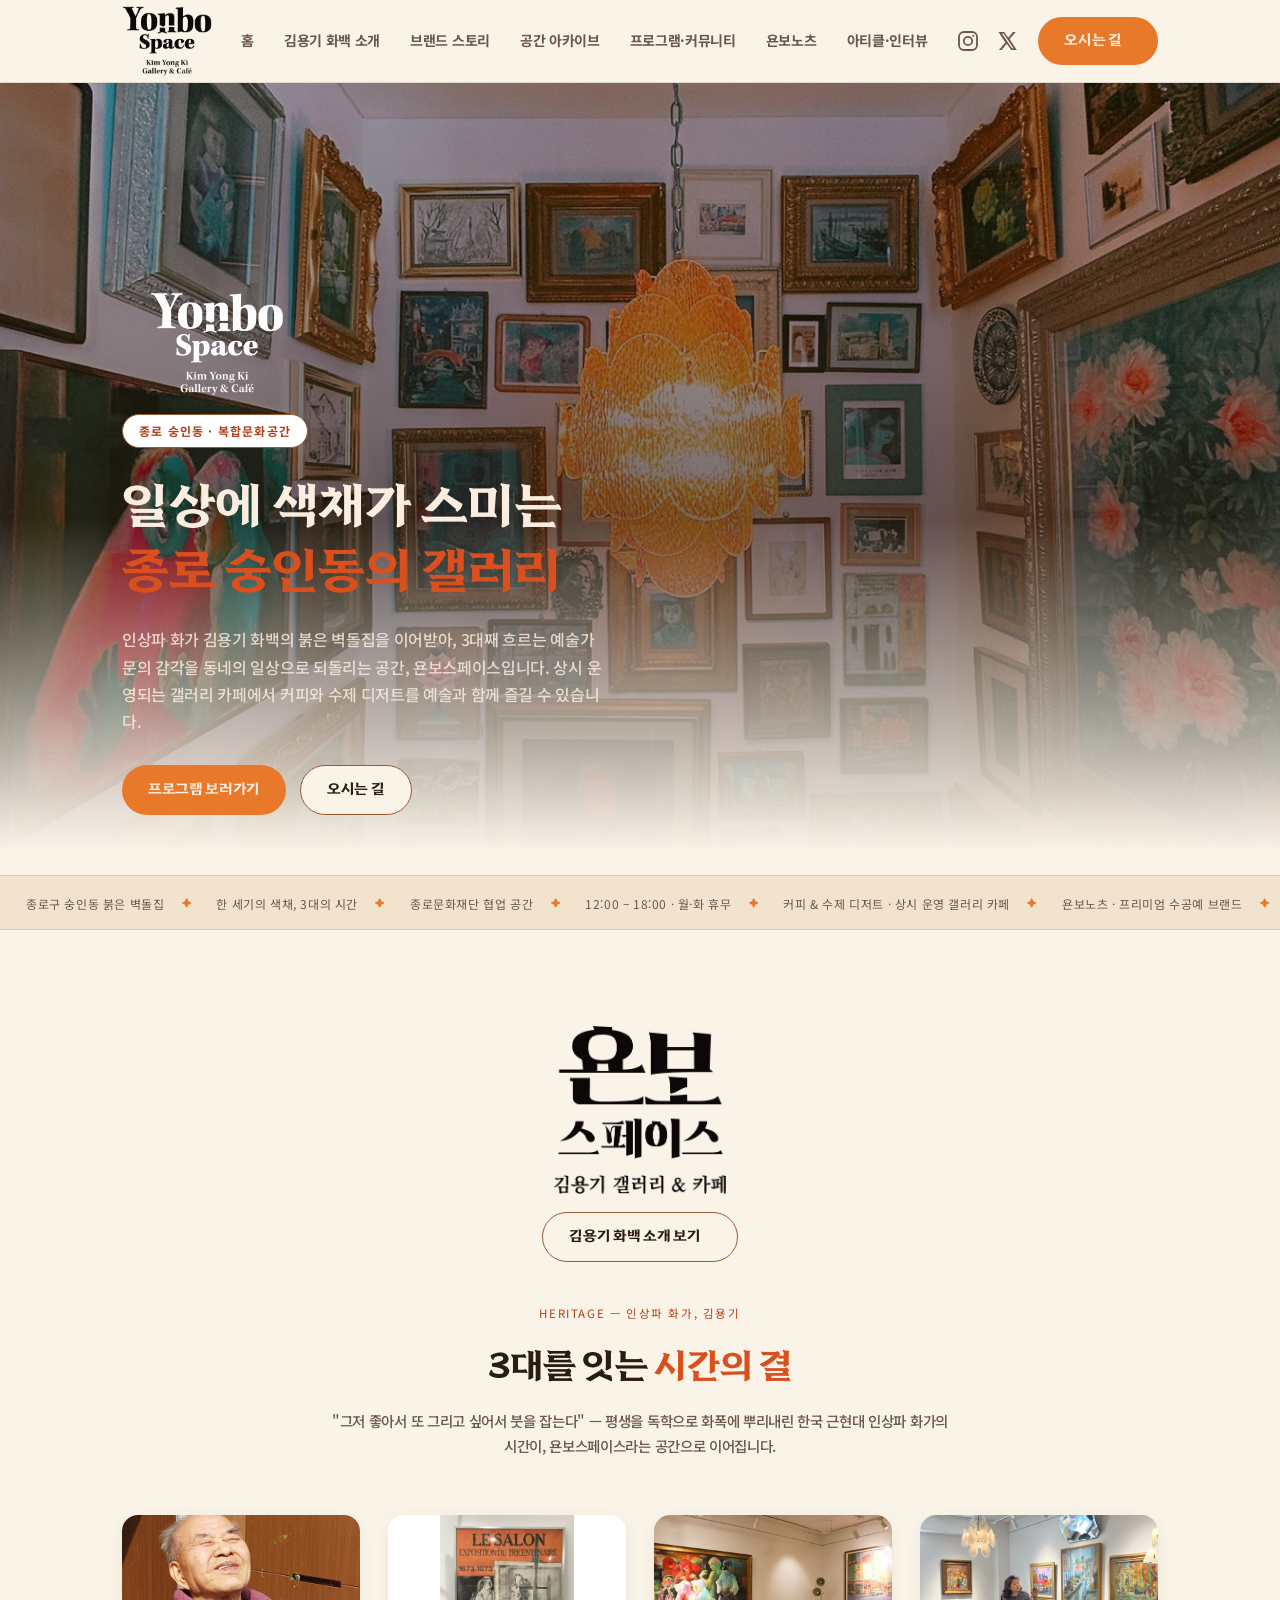
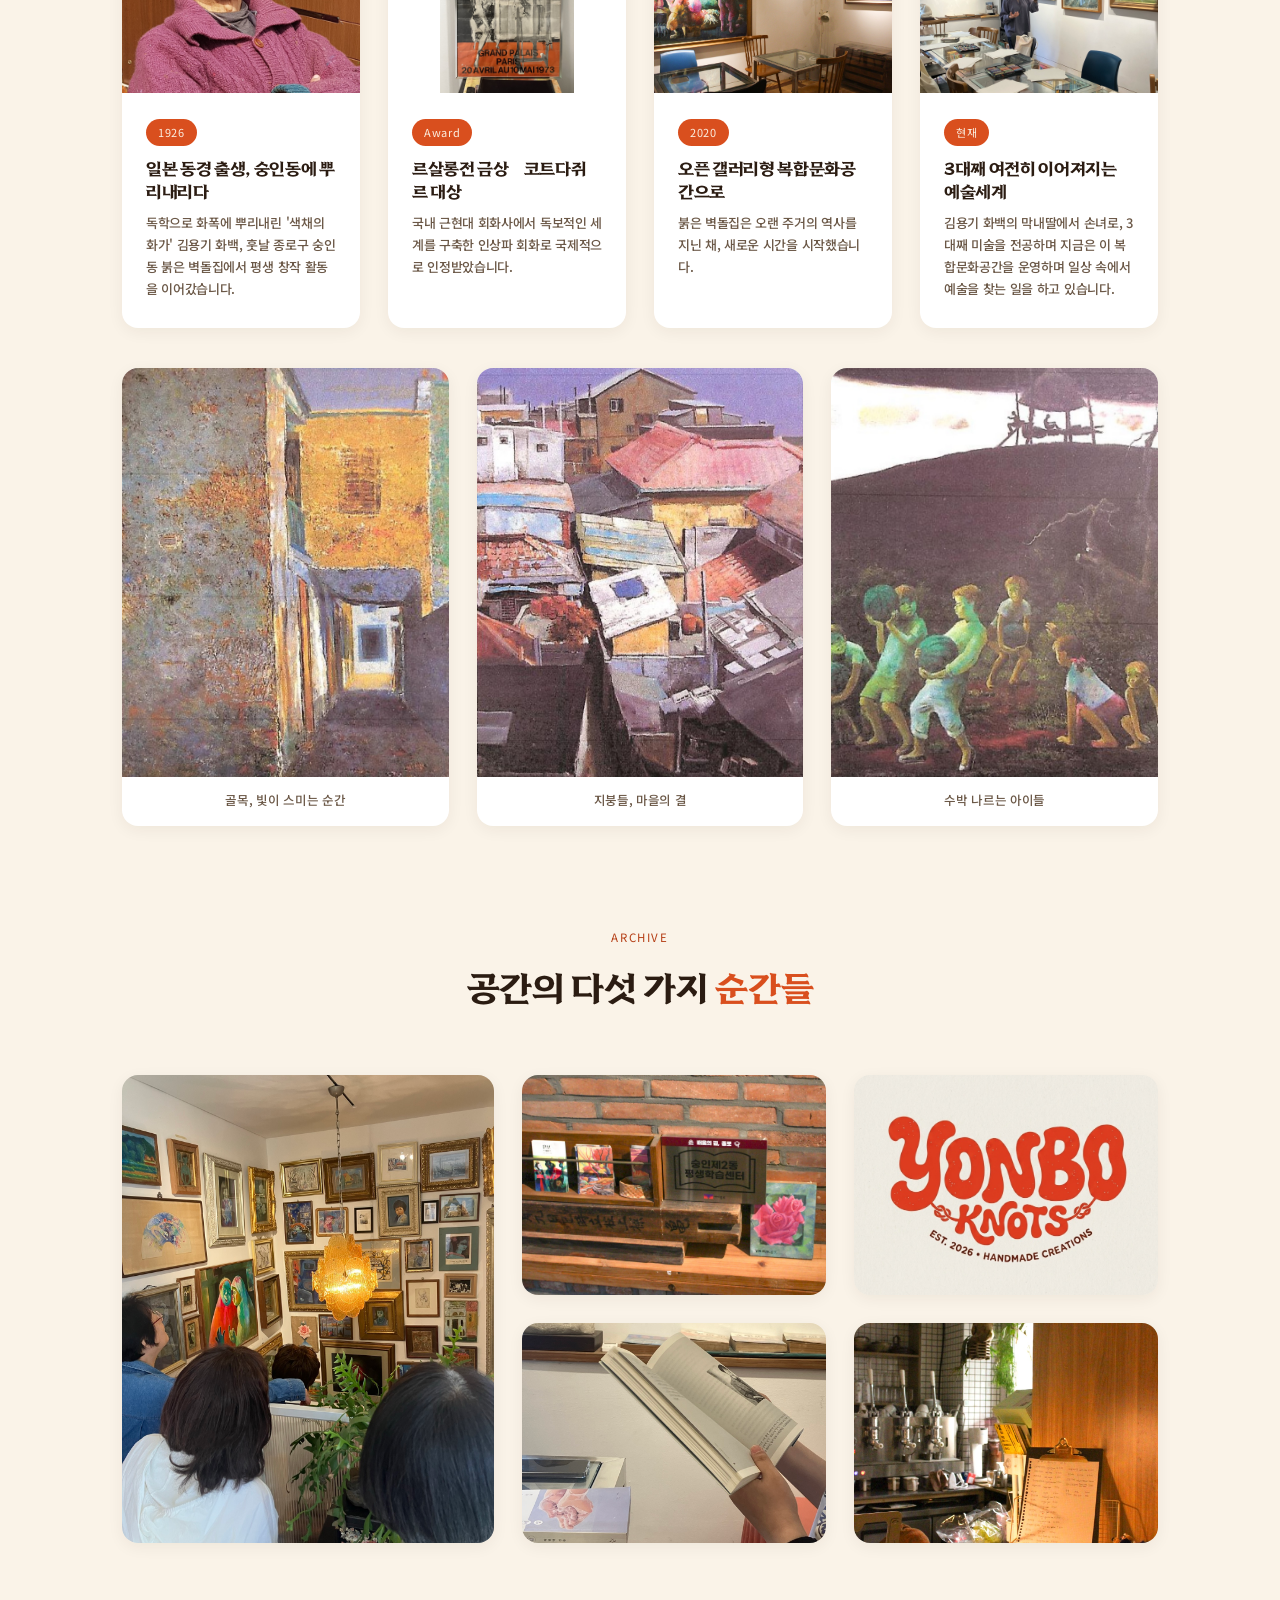
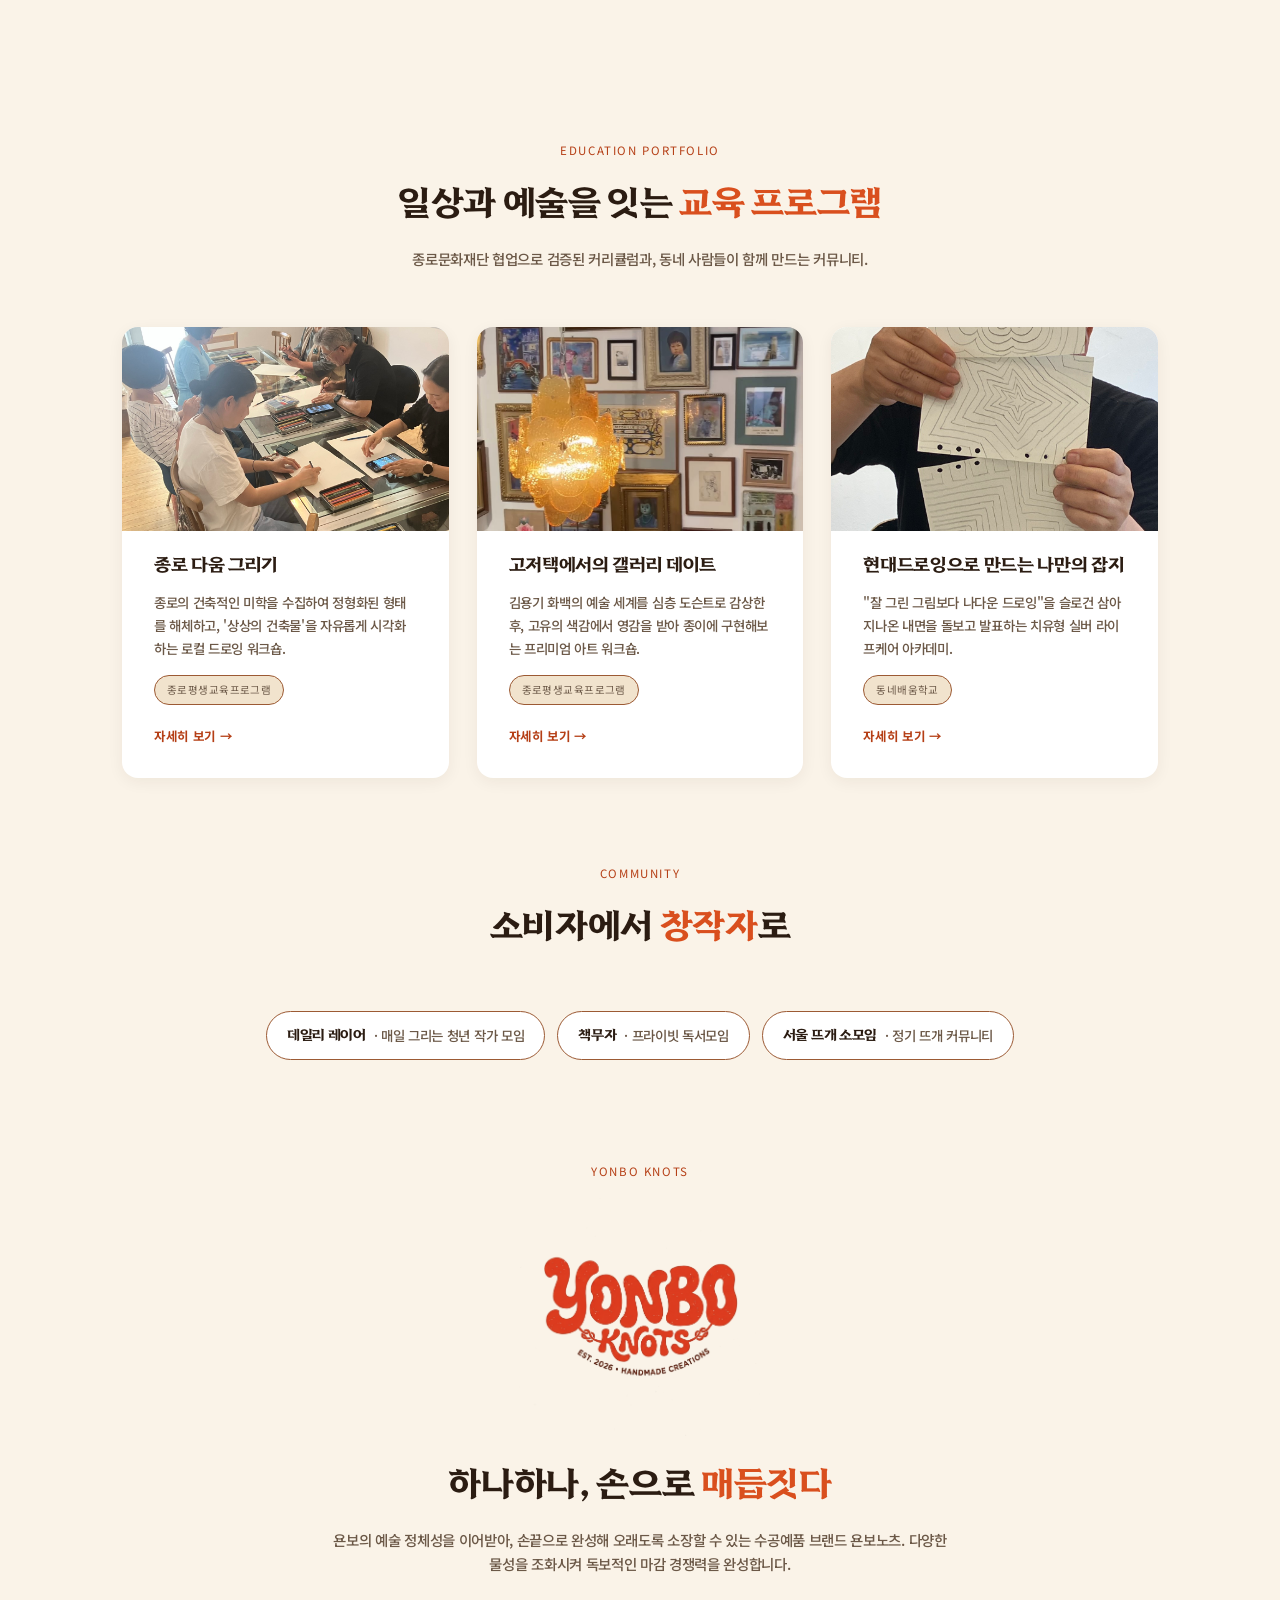
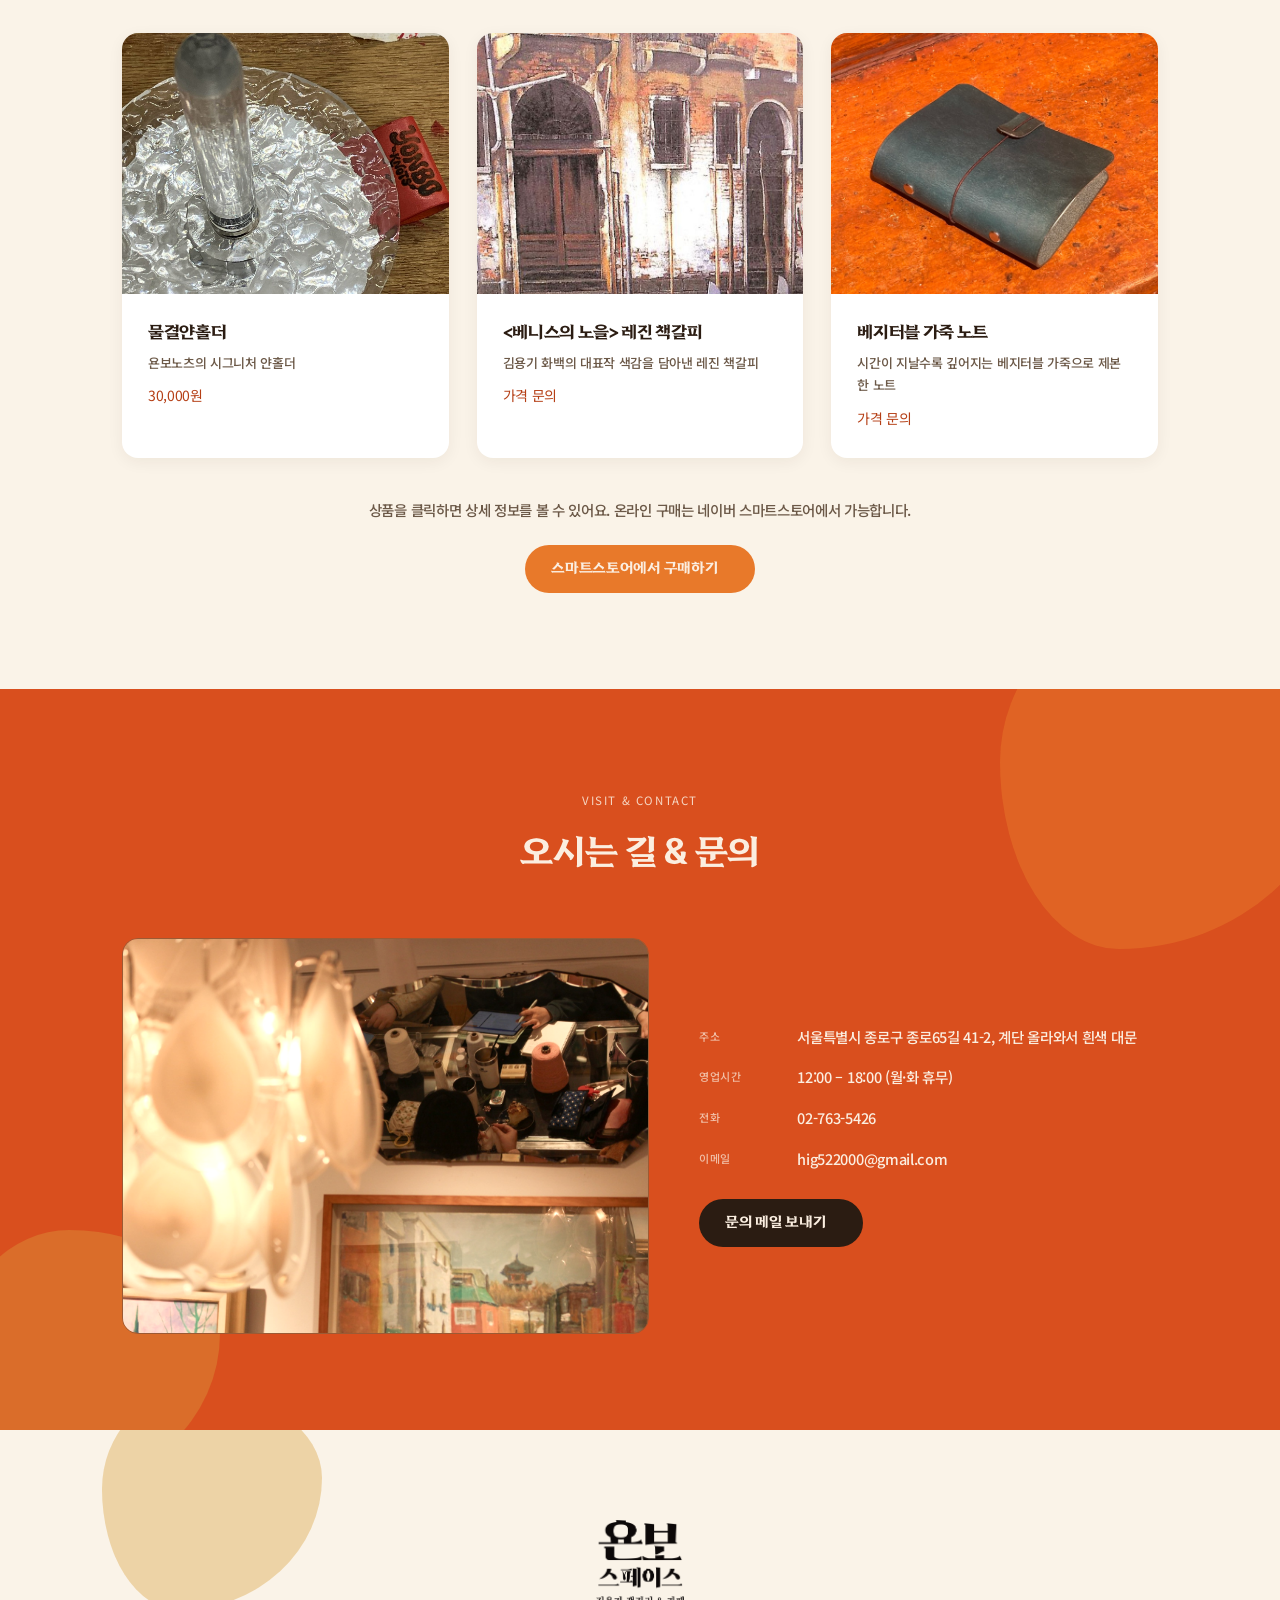
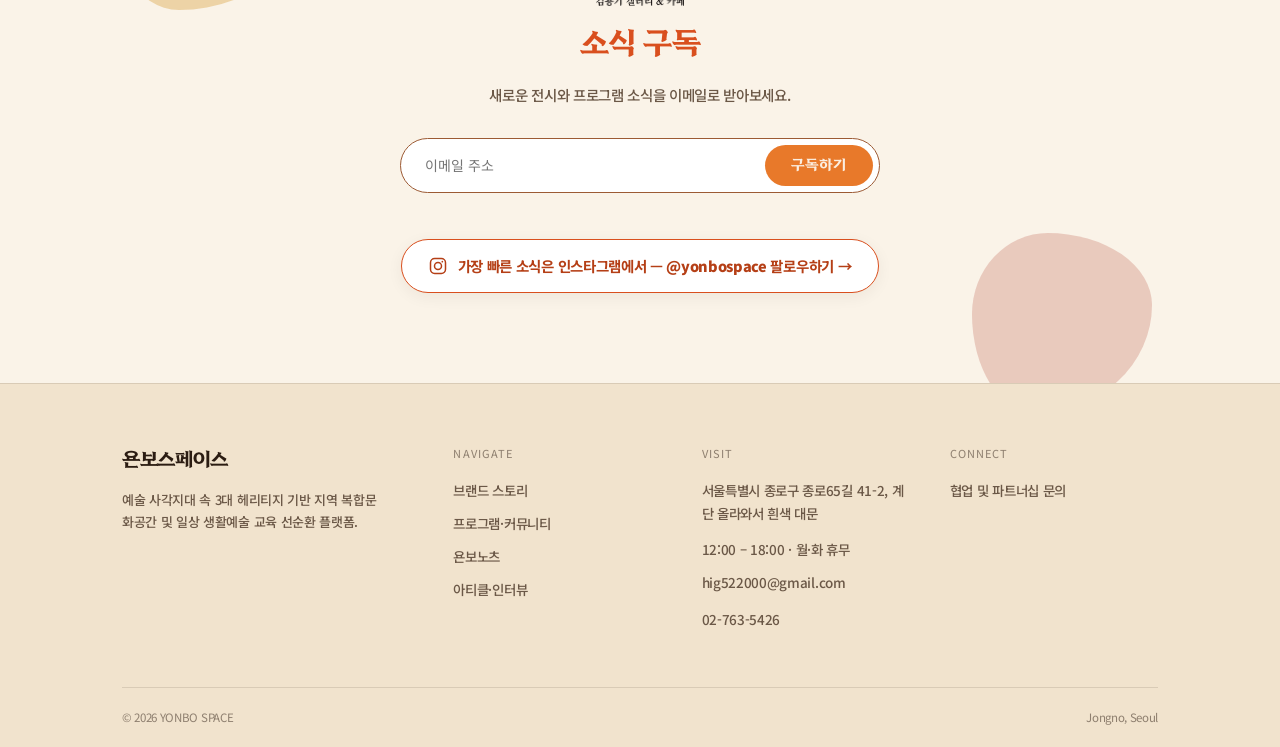
==== commit df71959a: "욘보의 그림 세계 이미지 크기 축소(소개 안에 자연스럽게 통합), footer 문의를 '협업 및 파트너십 문의'로 변경" ====
--- a/homepage-v2/index.html
+++ b/homepage-v2/index.html
@@ -378,7 +378,7 @@
         </div>
         <div class="footer-col">
           <span>Connect</span>
-          <a href="#visit">문의하기</a>
+          <a href="#visit">협업 및 파트너십 문의</a>
         </div>
       </div>
       <div class="footer-bottom">
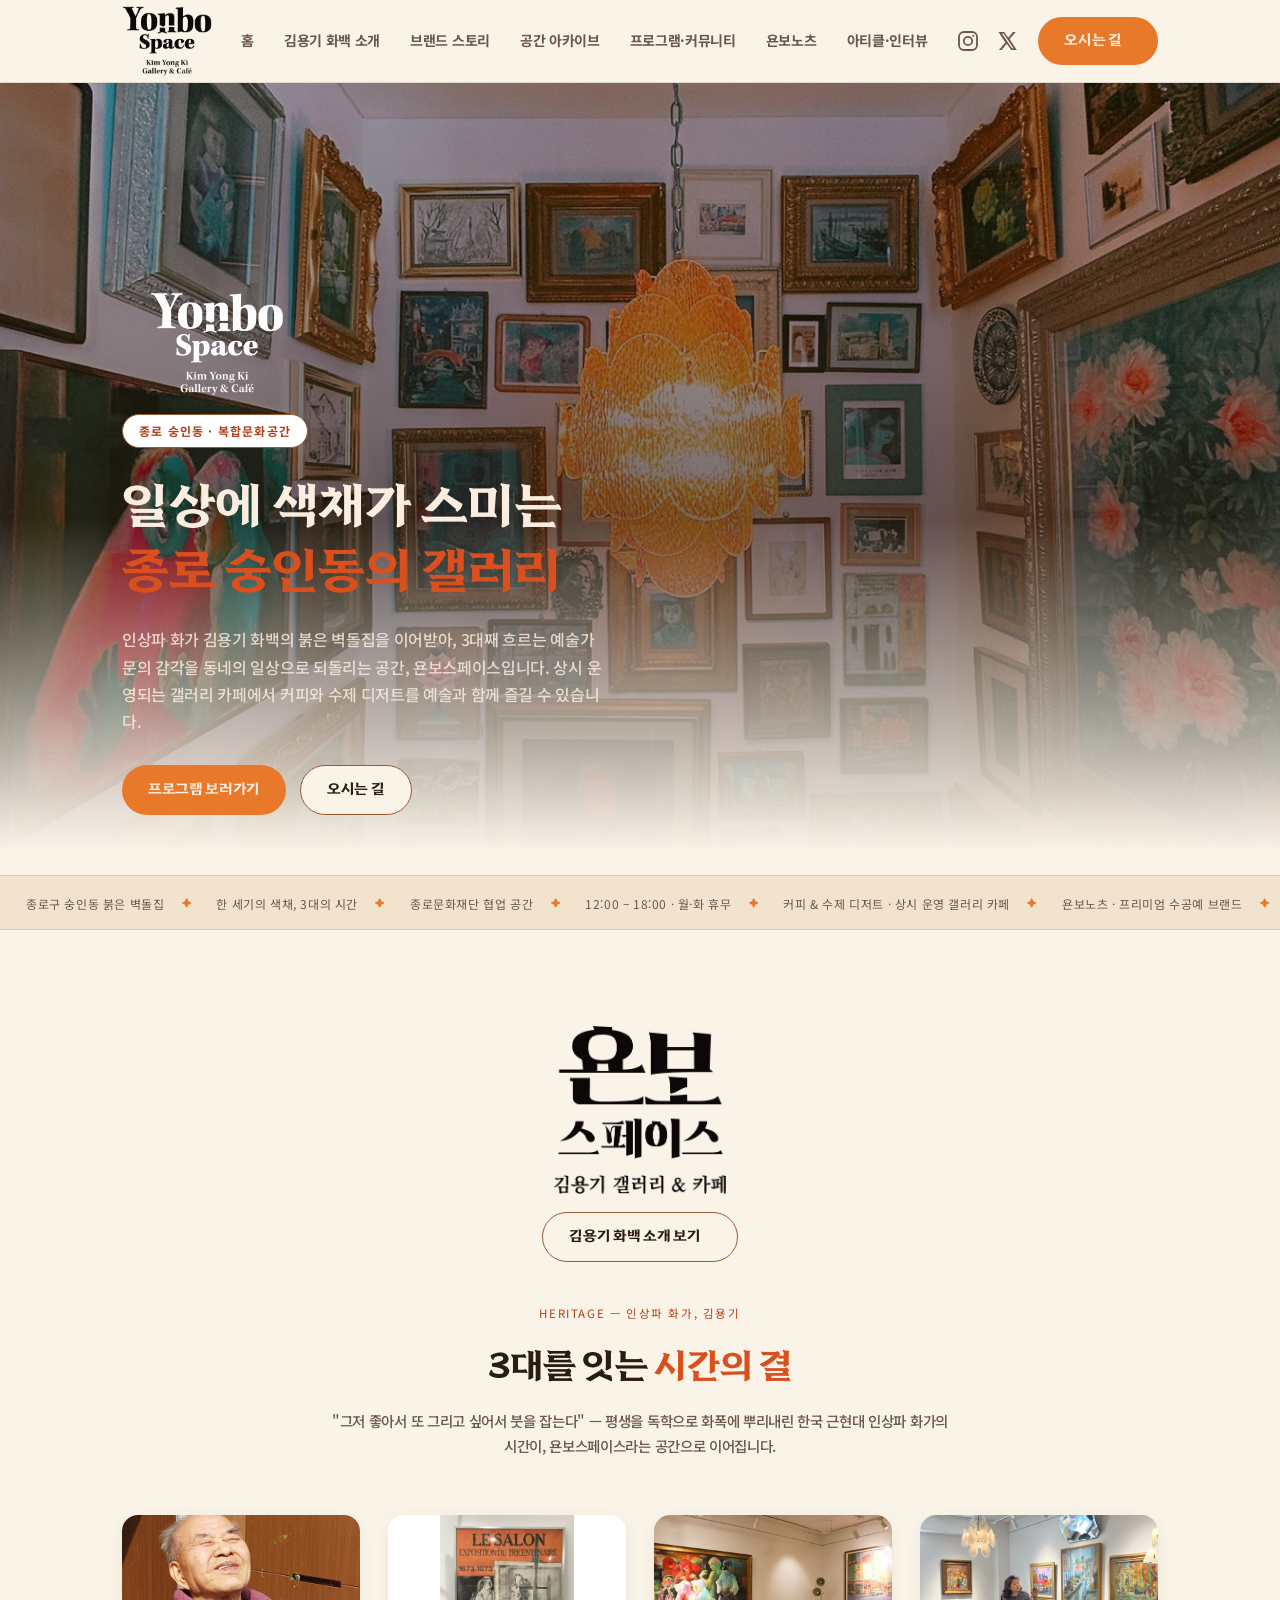
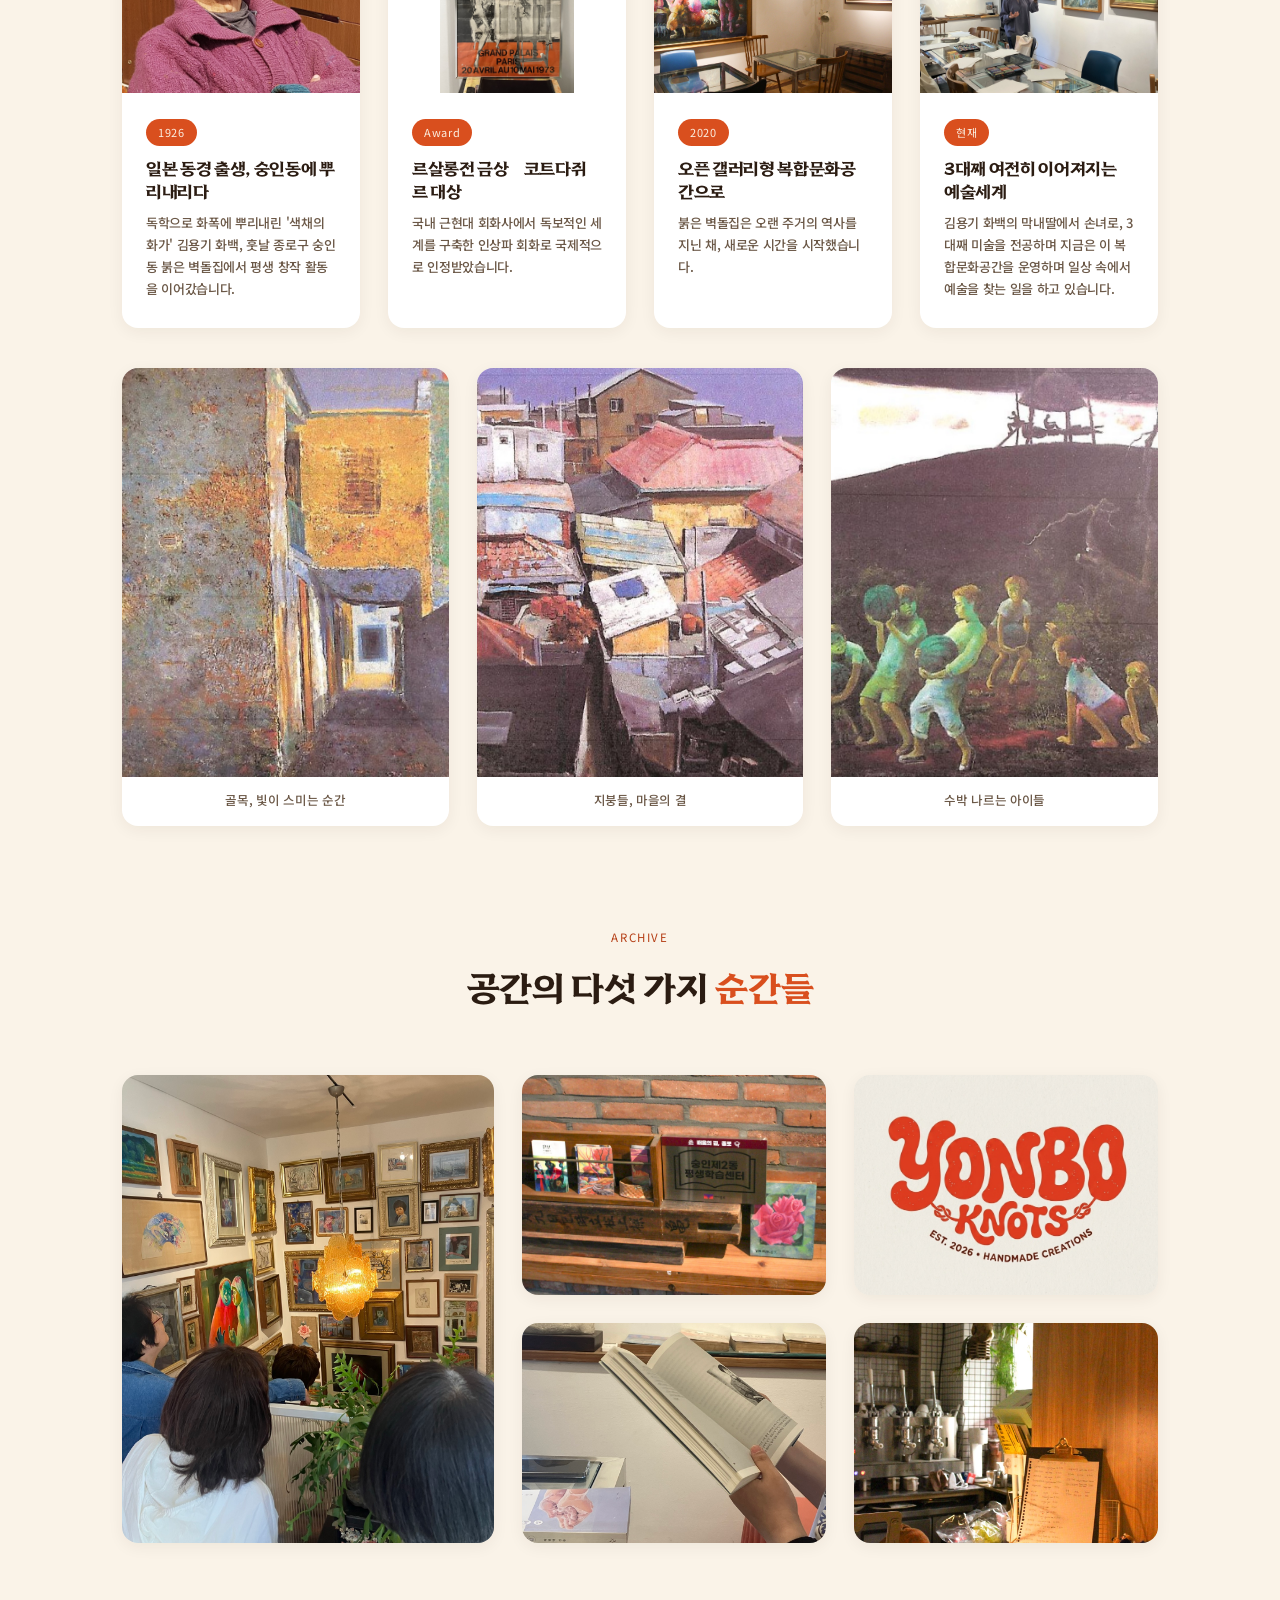
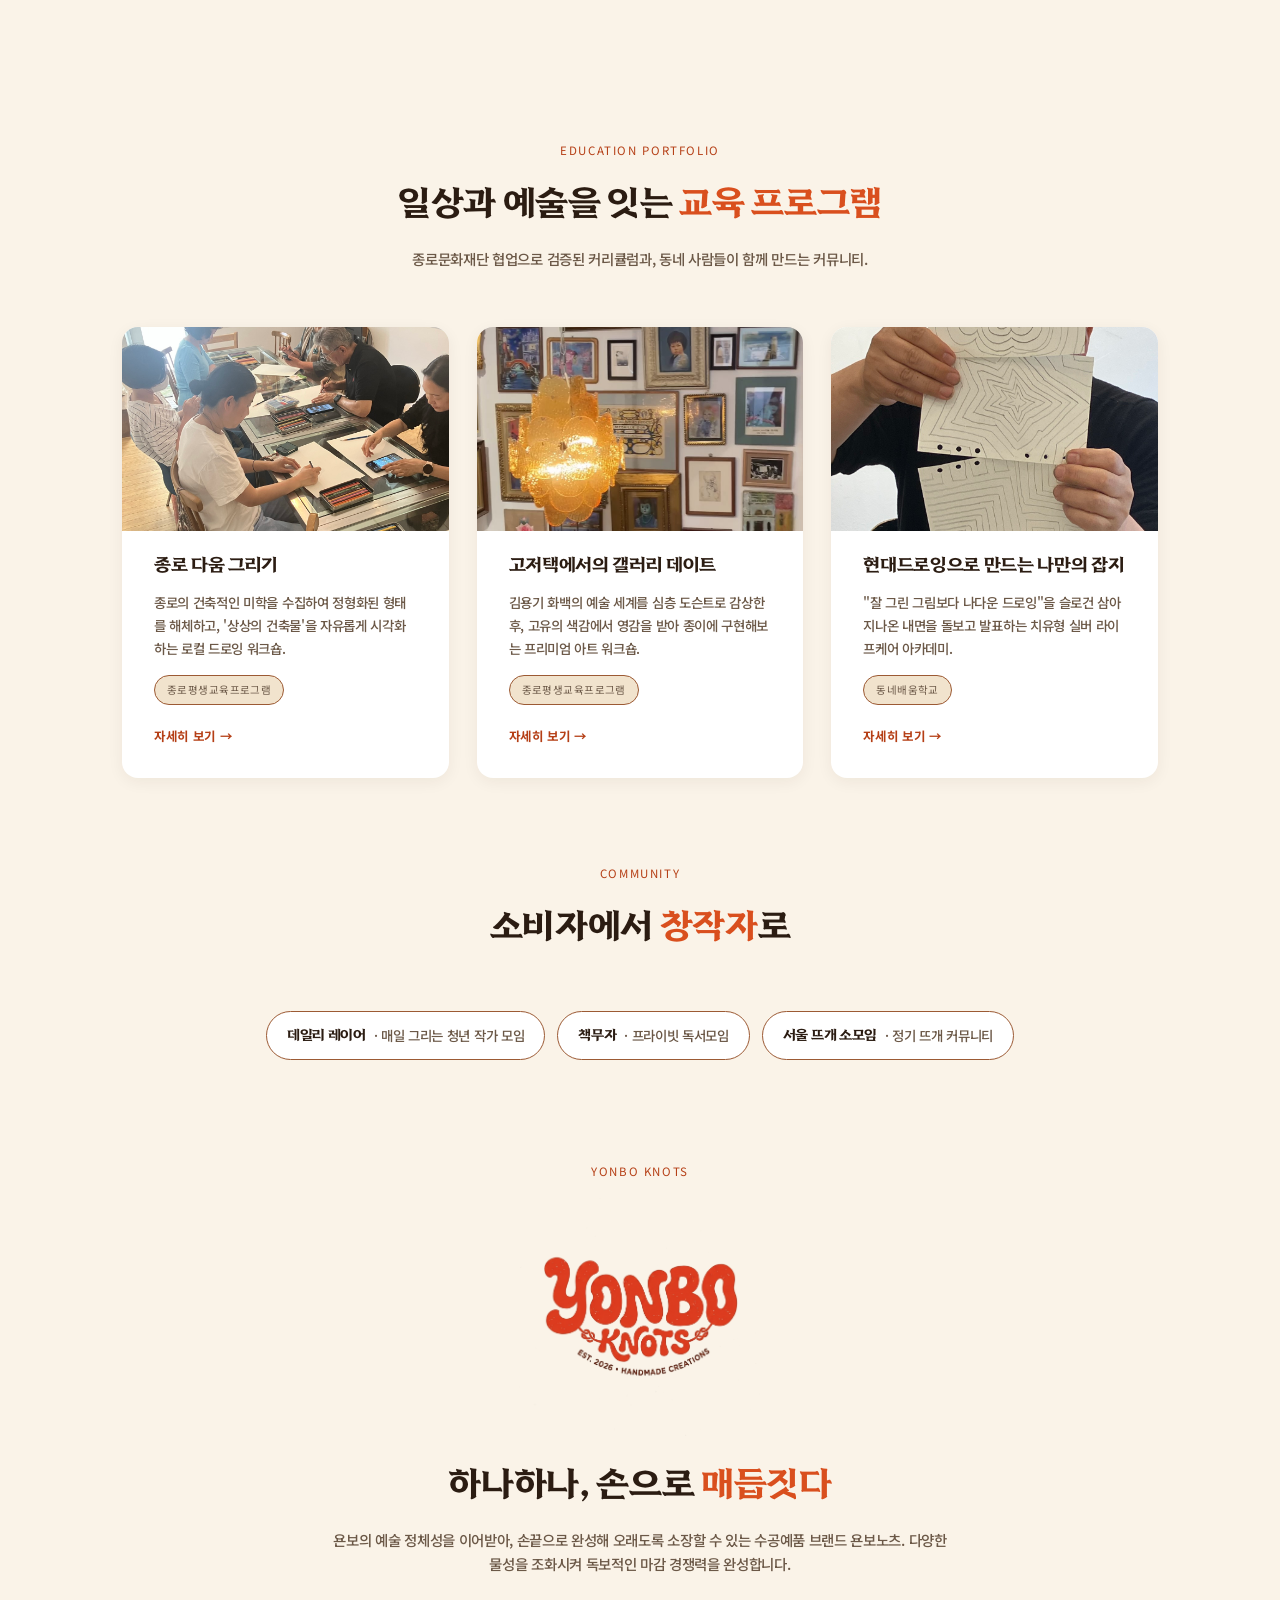
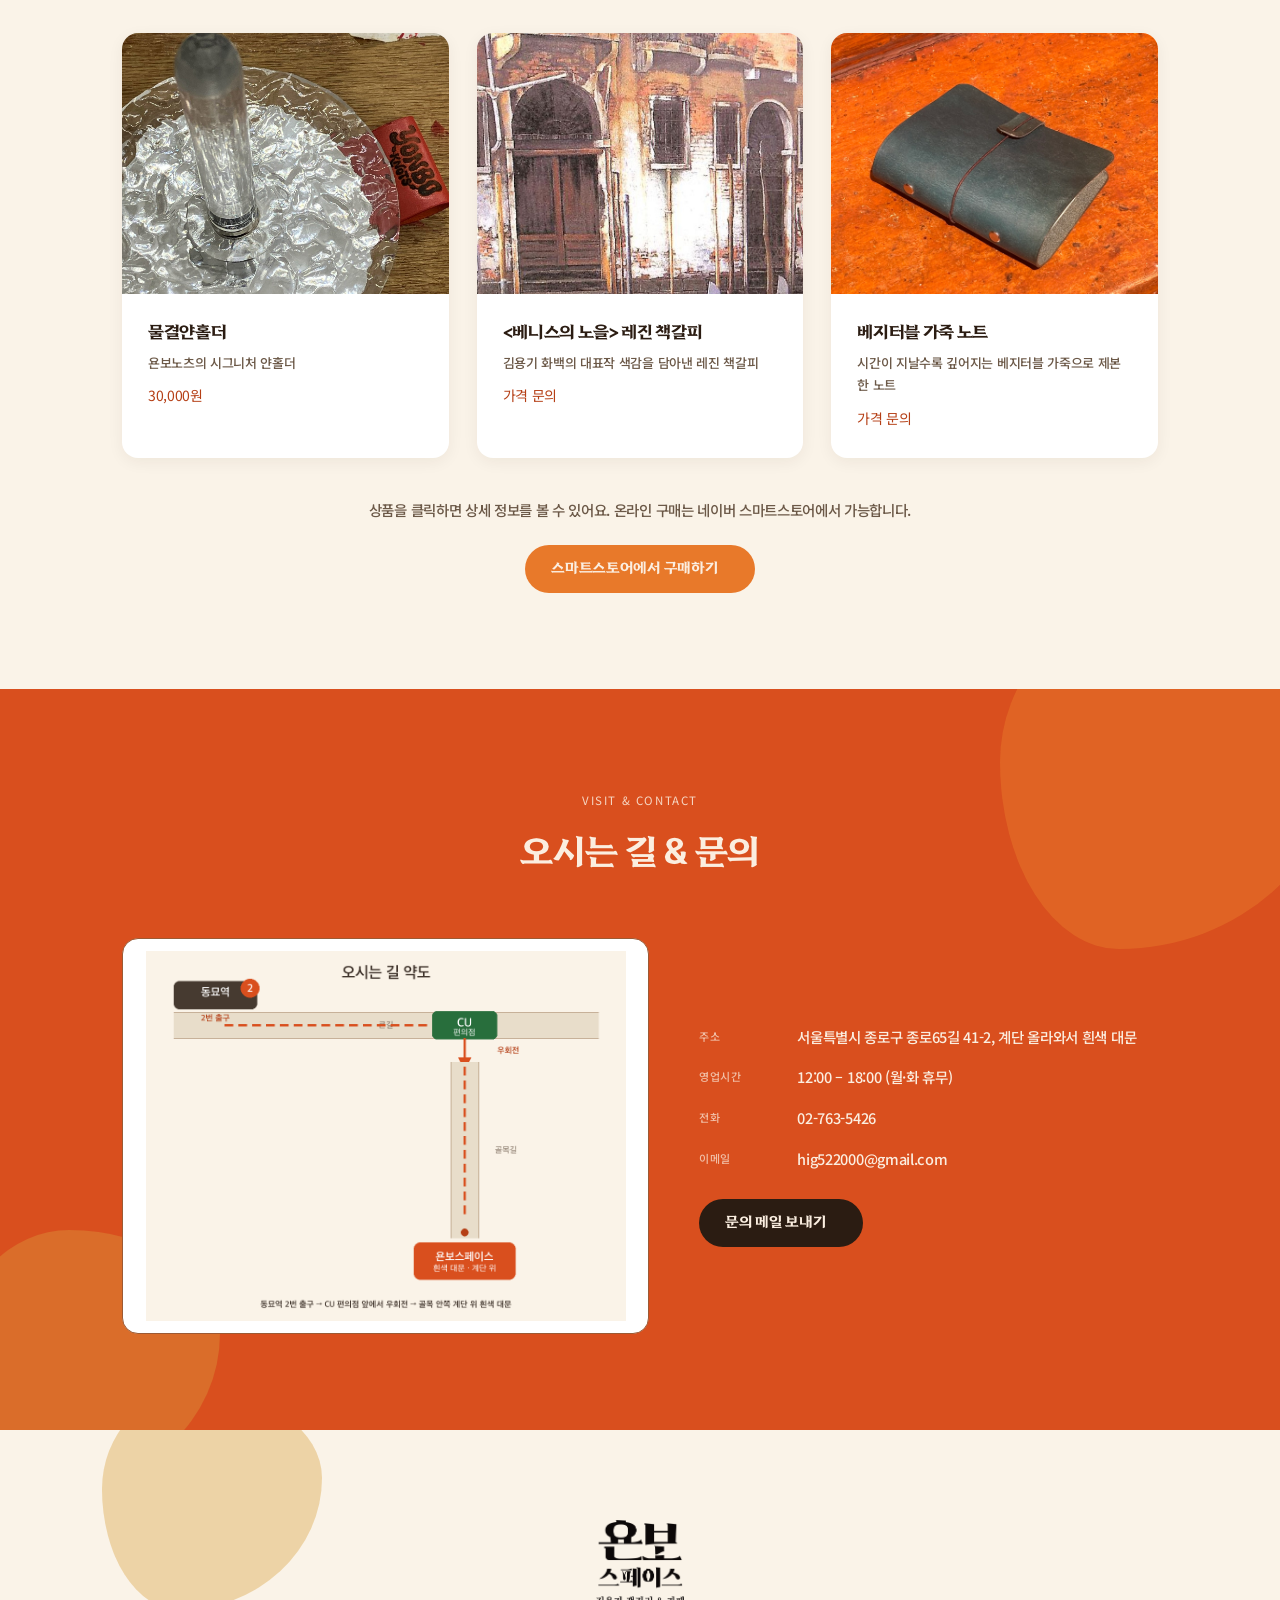
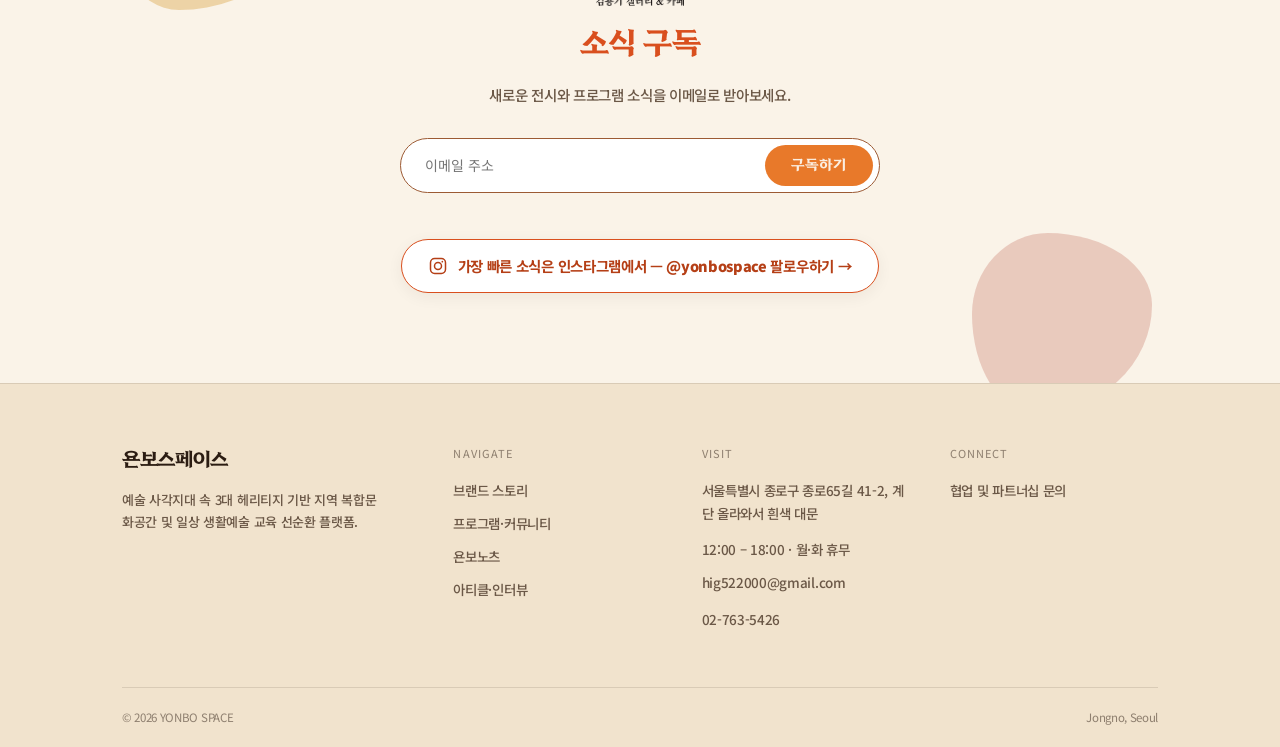
==== commit d94b6948: "오시는 길 사진을 동묘역 2번출구 기준 약도 이미지로 교체" ====
--- a/homepage-v2/index.html
+++ b/homepage-v2/index.html
@@ -308,8 +308,8 @@
           <h2>오시는 길 <span class="type-en" style="color:var(--on-dark);">&amp; 문의</span></h2>
         </div>
         <div class="visit-grid">
-          <div class="visit-photo-frame">
-            <img src="images/hero-brick-exterior.jpg" alt="거울에 비친 욘보스페이스의 작업 풍경" />
+          <div class="visit-photo-frame visit-photo-frame--map">
+            <img src="images/direction-map.png" alt="동묘역 2번 출구에서 CU 편의점을 지나 우회전 후 골목 안쪽 욘보스페이스까지 오는 길을 보여주는 약도" />
           </div>
           <div>
             <ul class="visit-detail-list">
--- a/homepage-v2/homepage-v2.css
+++ b/homepage-v2/homepage-v2.css
@@ -672,6 +672,14 @@
   display: inline-block;
   margin-top: 4px;
 }
+.visit-photo-frame--map { background: #fff; }
+.visit-photo-frame--map img {
+  object-fit: contain;
+  mix-blend-mode: normal;
+  filter: none;
+  padding: 12px;
+  box-sizing: border-box;
+}
 
 /* ------ 뉴스레터 (구독) ------ */
 .newsletter {
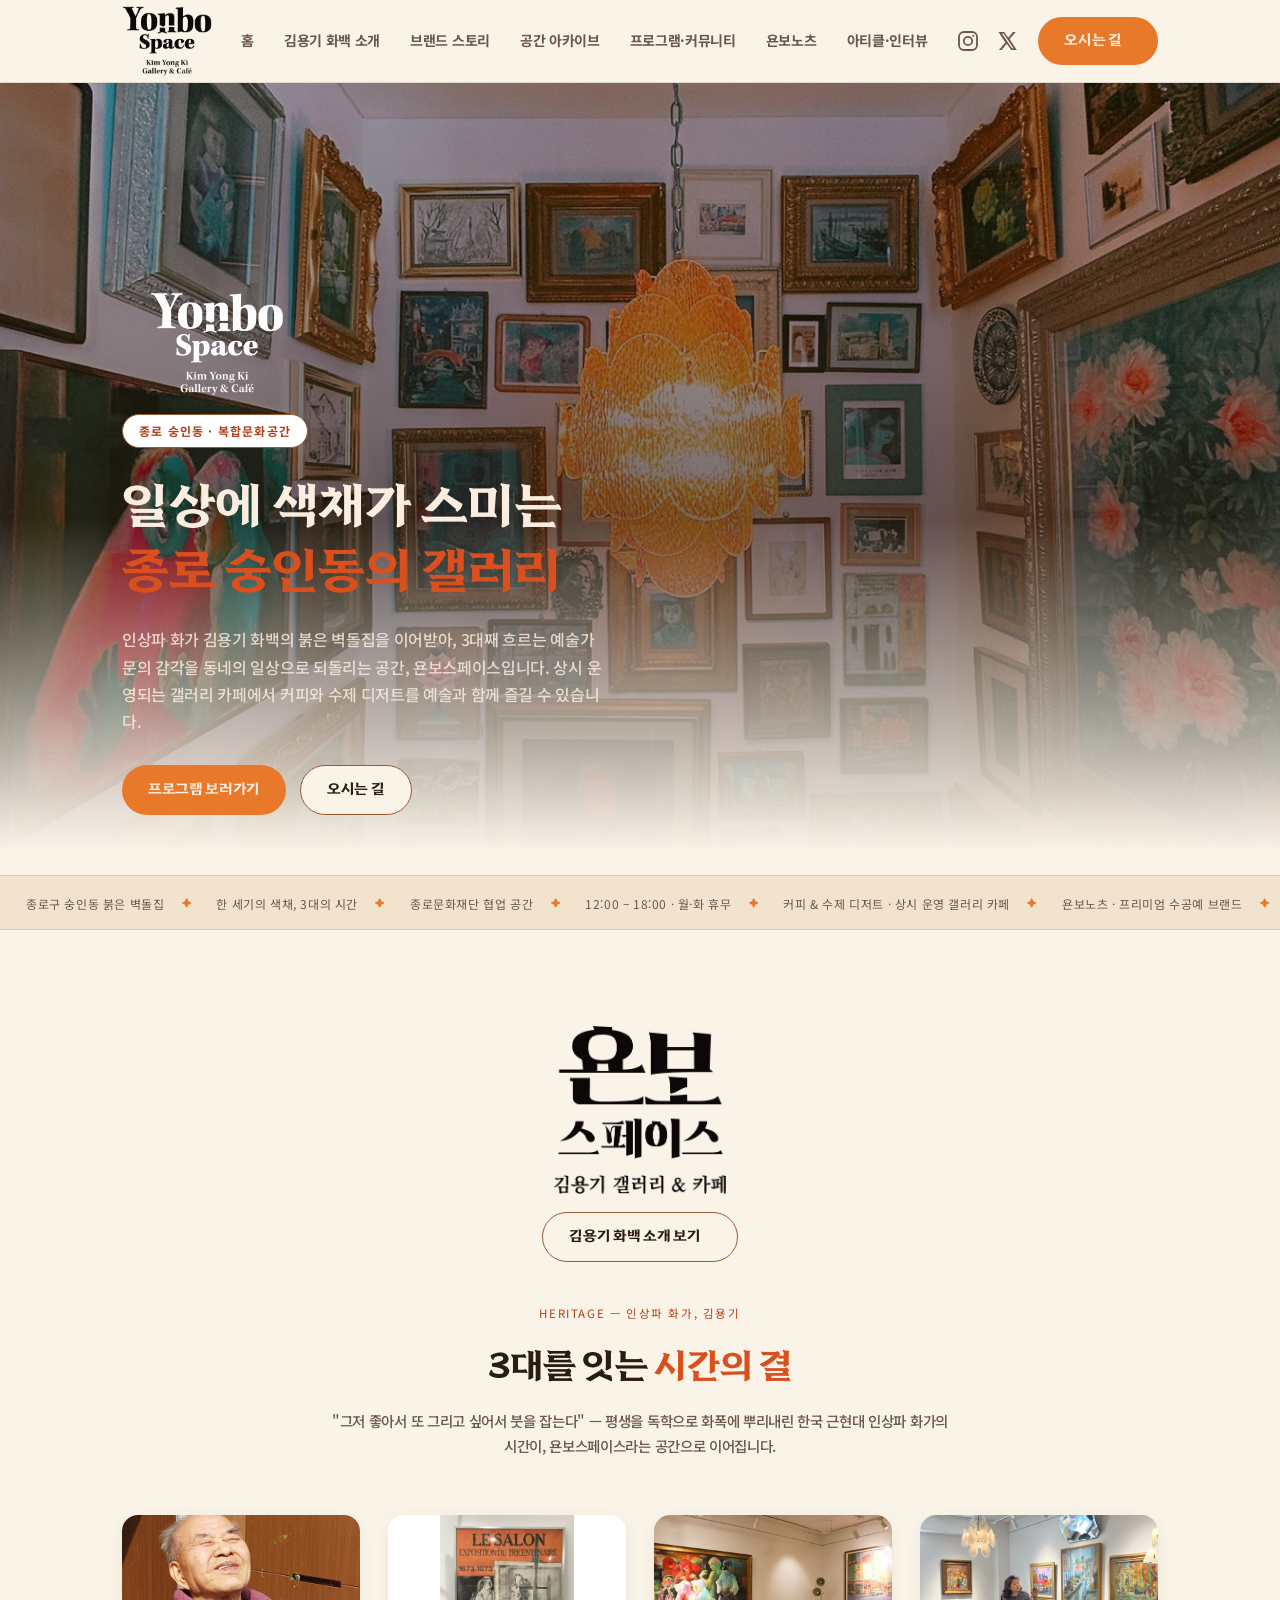
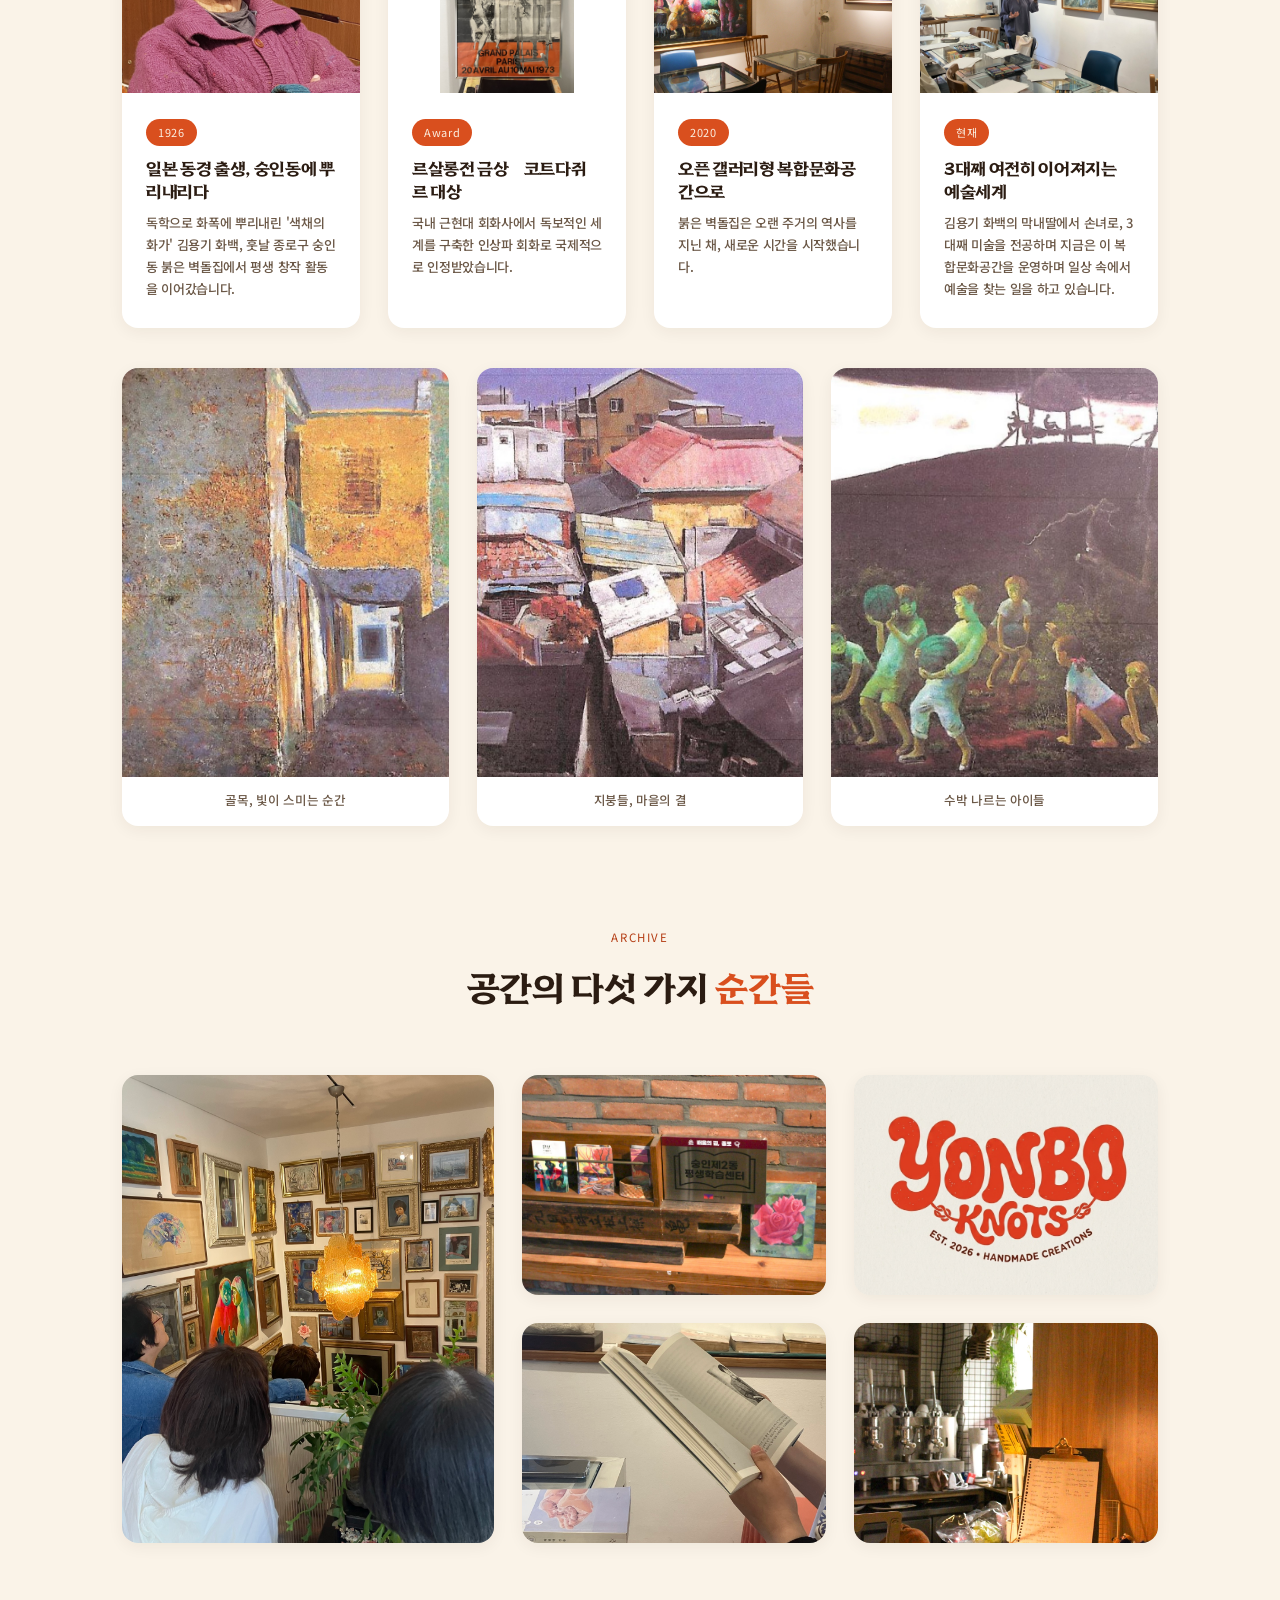
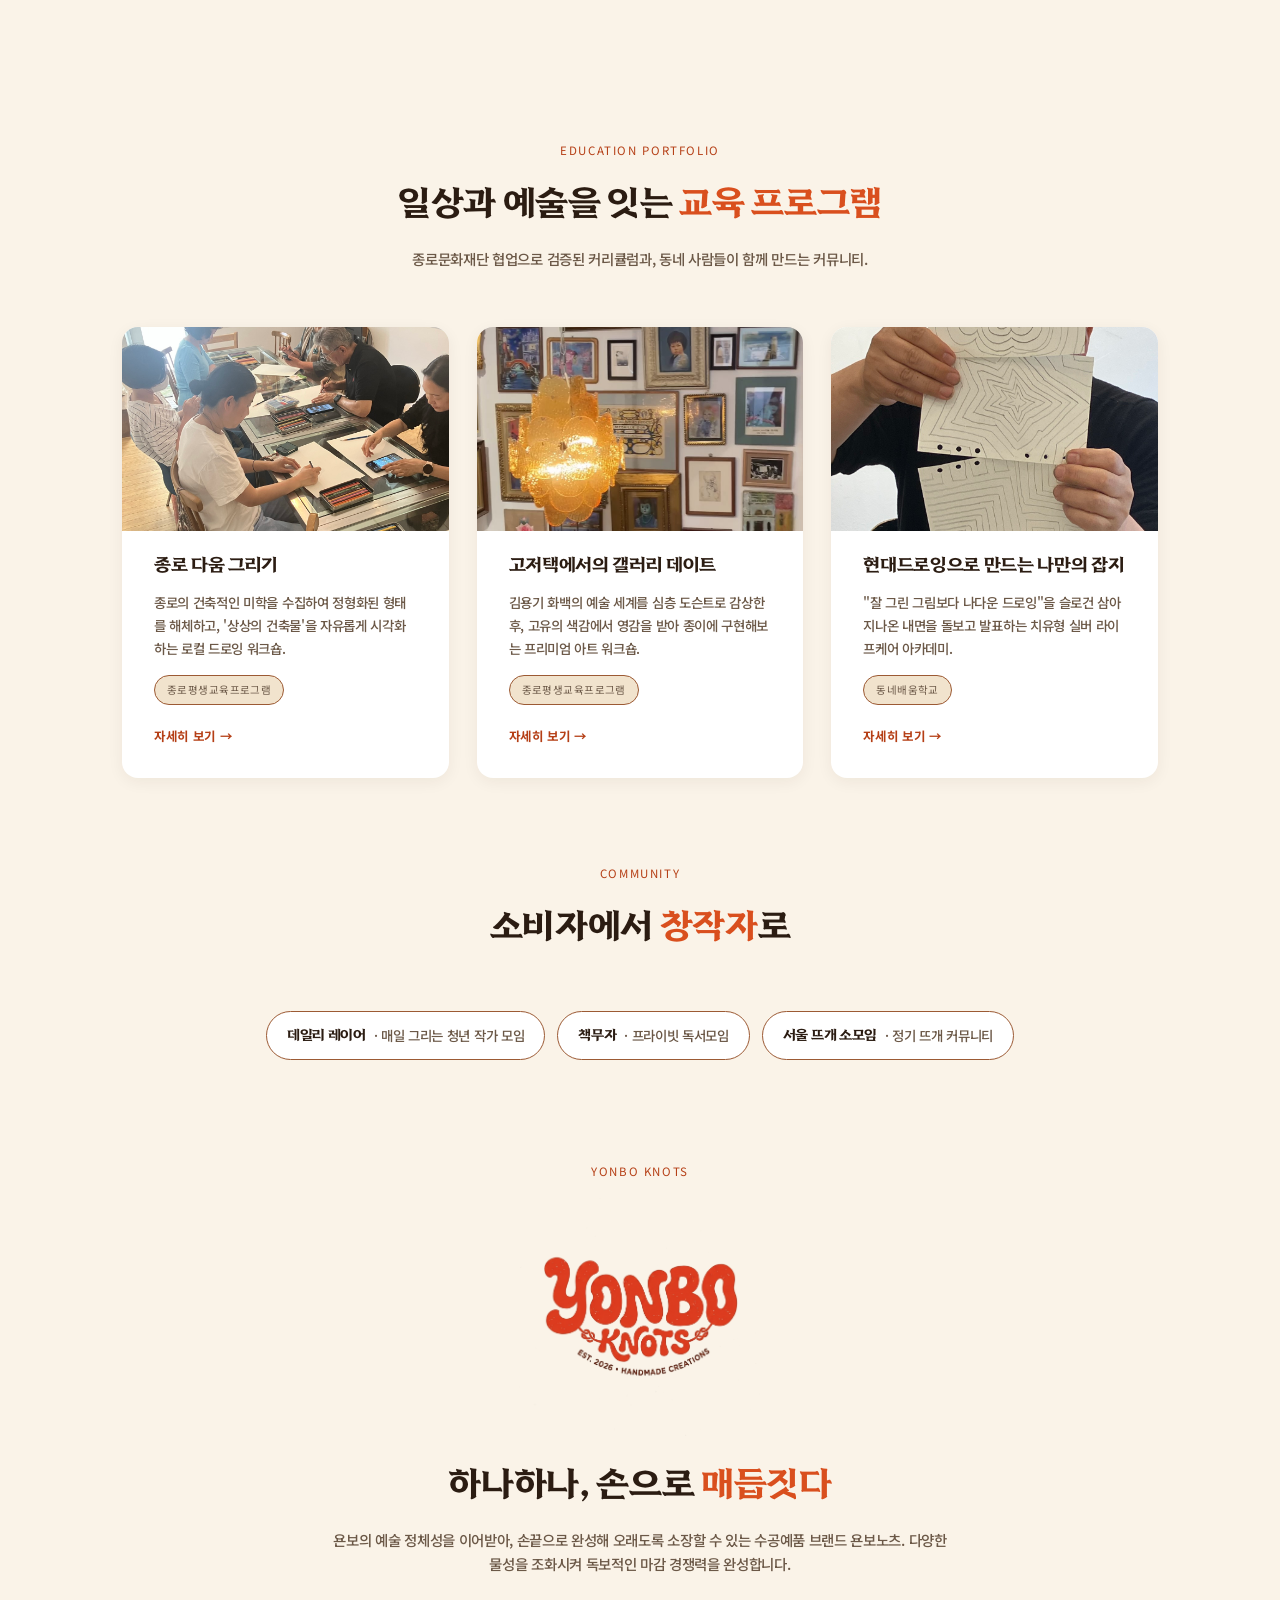
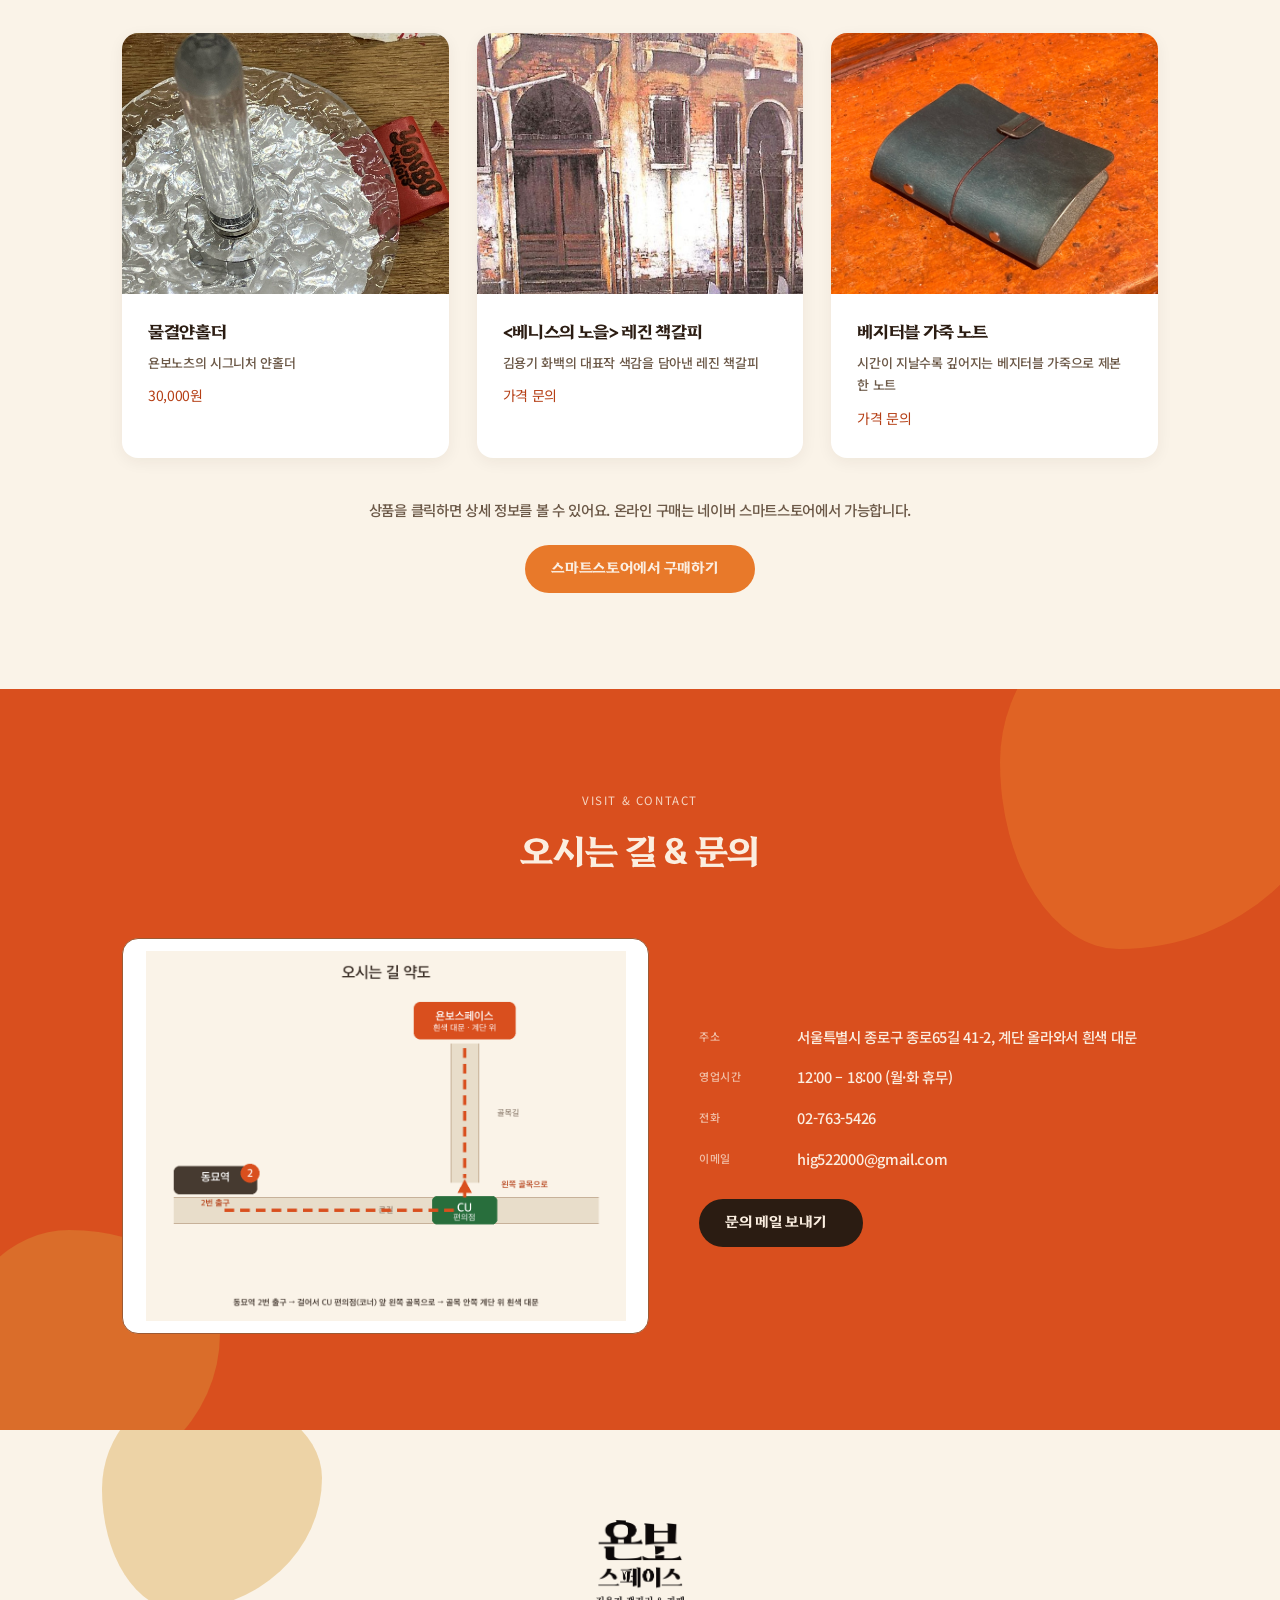
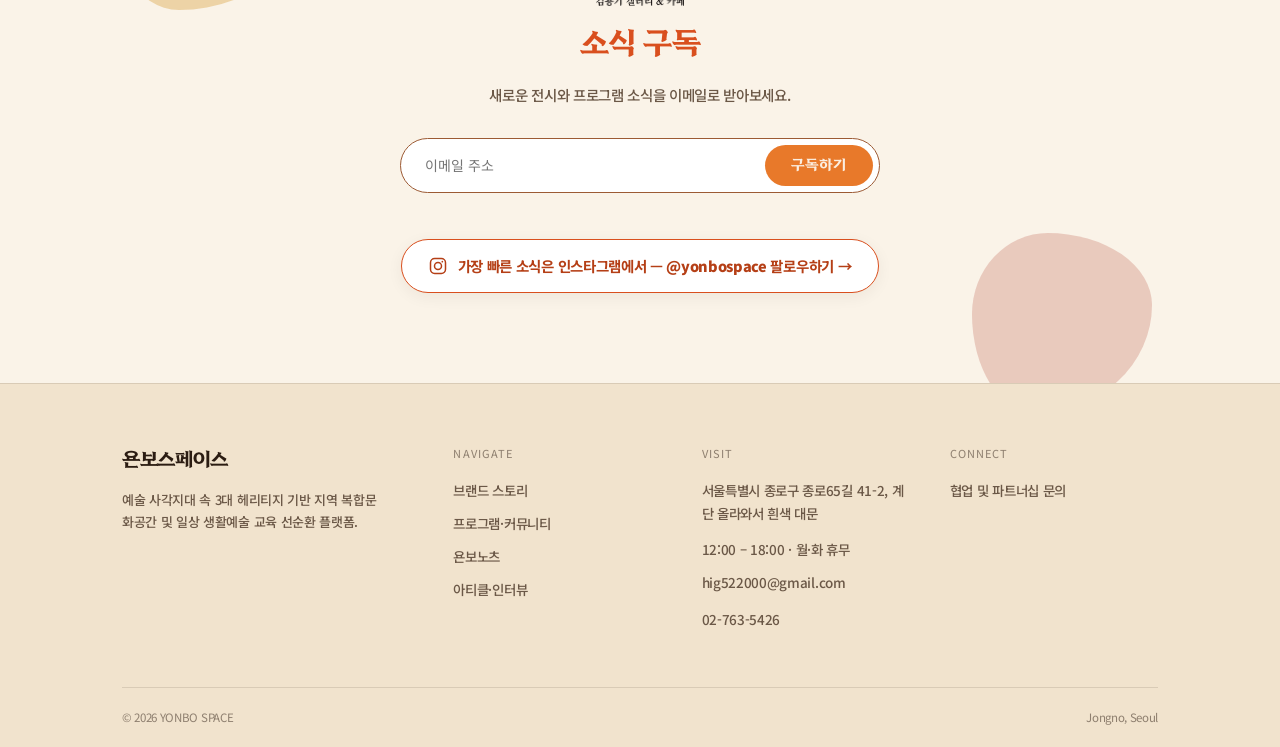
==== commit dde7481a: "약도 문구 수정: '좌회전' -> '왼쪽 골목으로' (도보 안내에 맞게)" ====
--- a/homepage-v2/index.html
+++ b/homepage-v2/index.html
@@ -309,7 +309,7 @@
         </div>
         <div class="visit-grid">
           <div class="visit-photo-frame visit-photo-frame--map">
-            <img src="images/direction-map.png" alt="동묘역 2번 출구에서 CU 편의점을 지나 우회전 후 골목 안쪽 욘보스페이스까지 오는 길을 보여주는 약도" />
+            <img src="images/direction-map.png" alt="동묘역 2번 출구에서 걸어서 CU 편의점 코너 앞 왼쪽 골목으로 들어가면 나오는 욘보스페이스 오시는 길 약도" />
           </div>
           <div>
             <ul class="visit-detail-list">
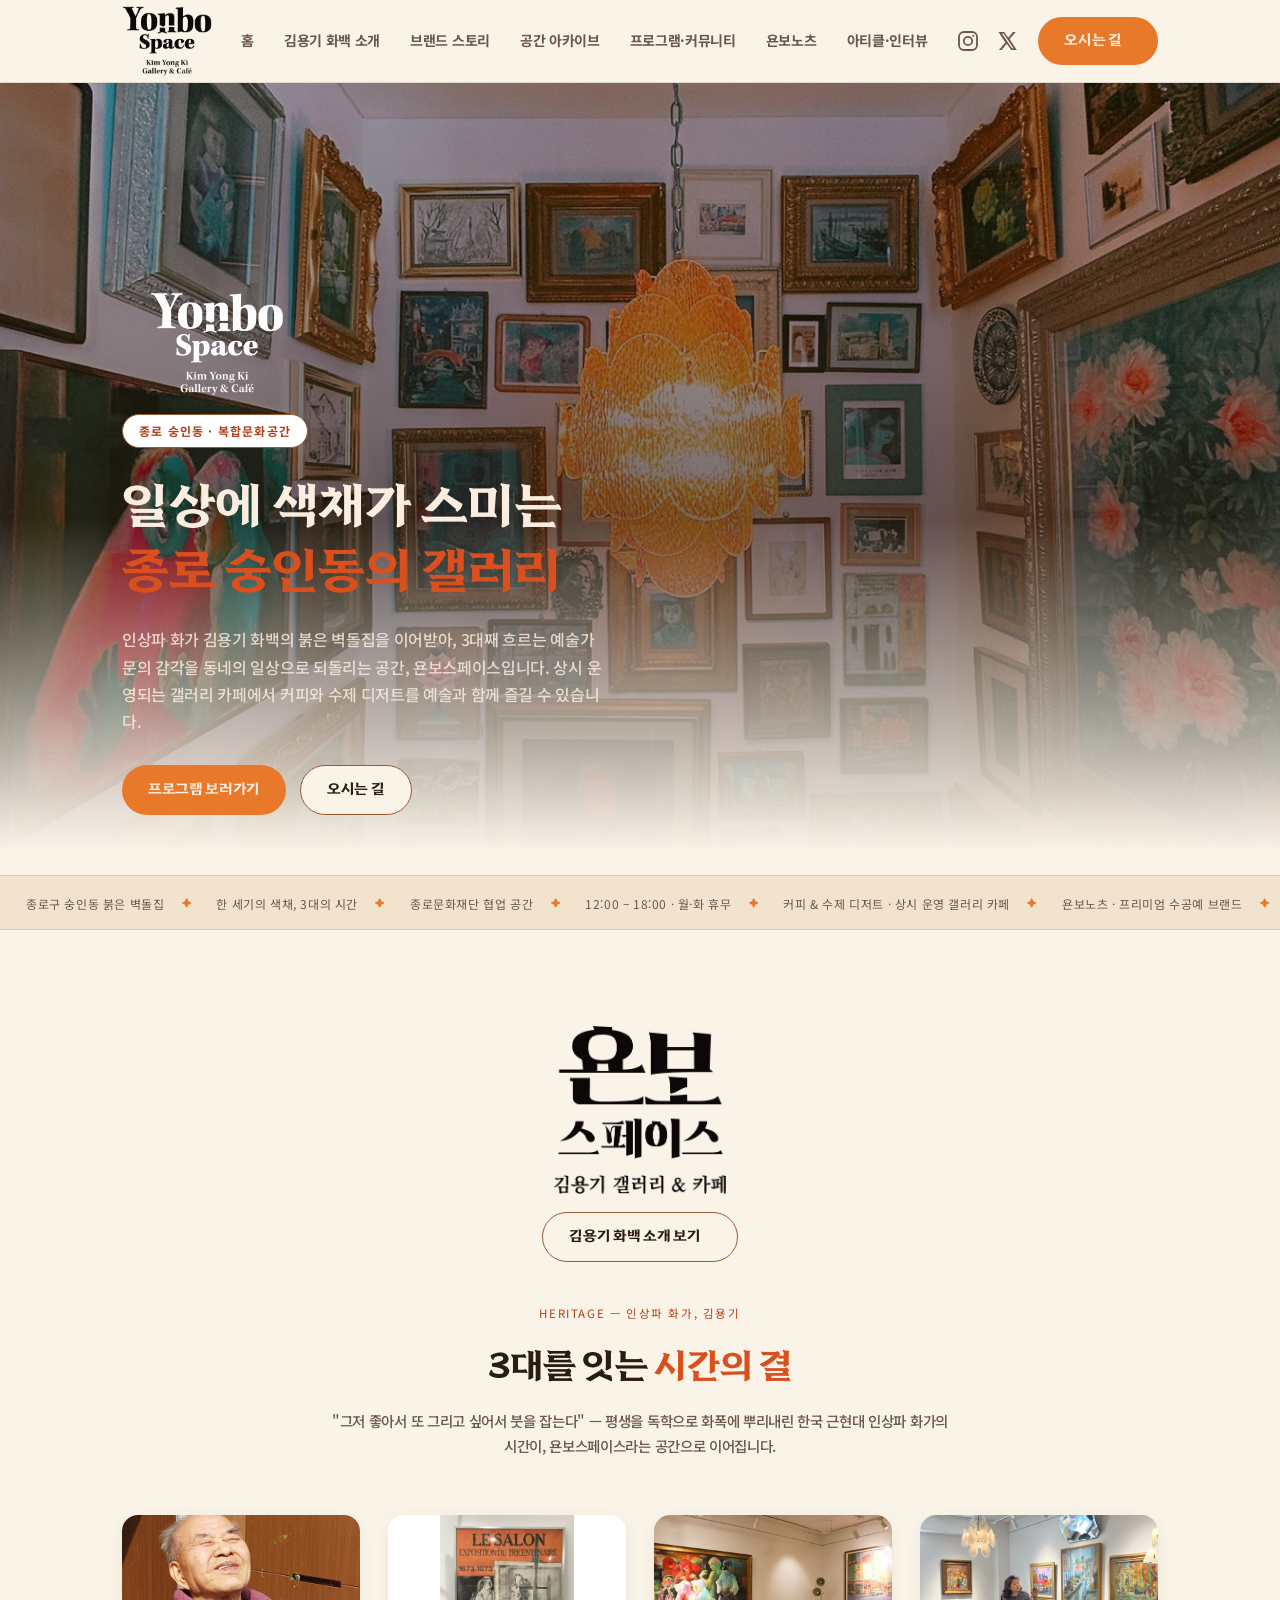
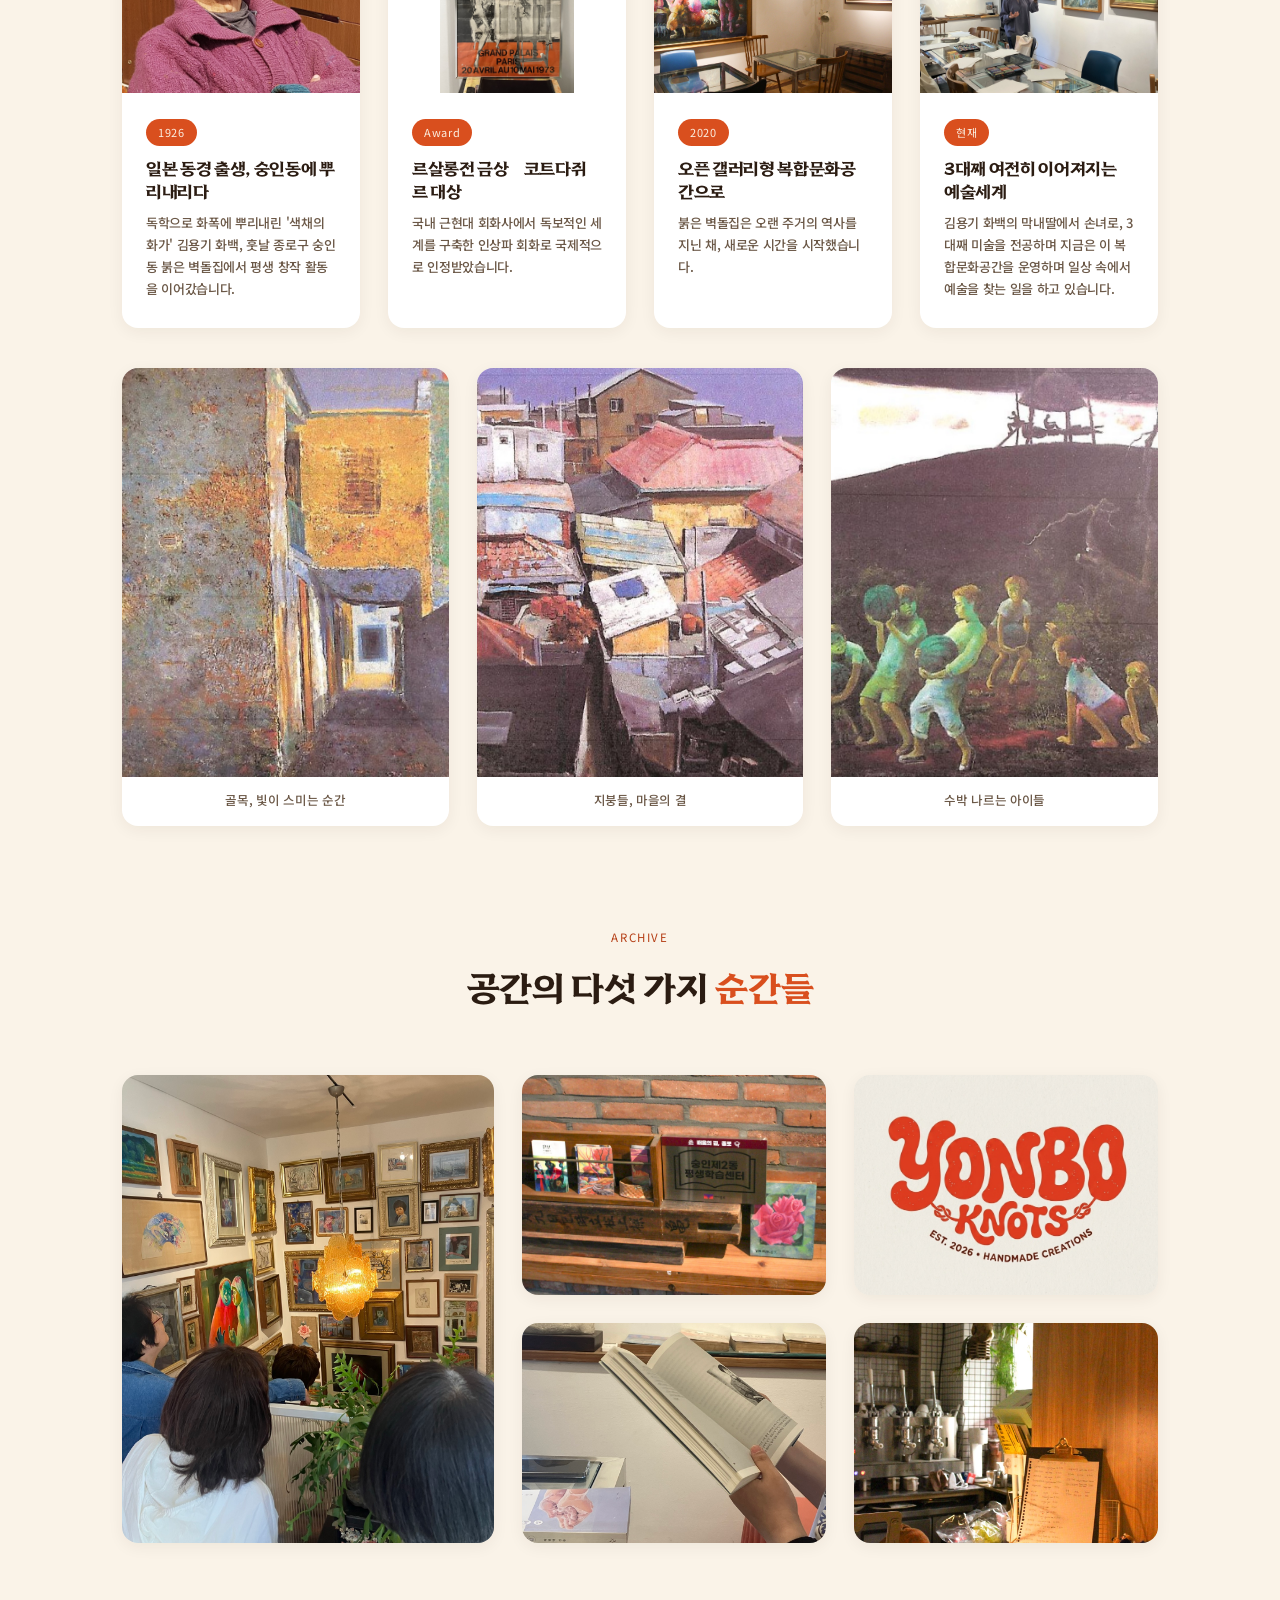
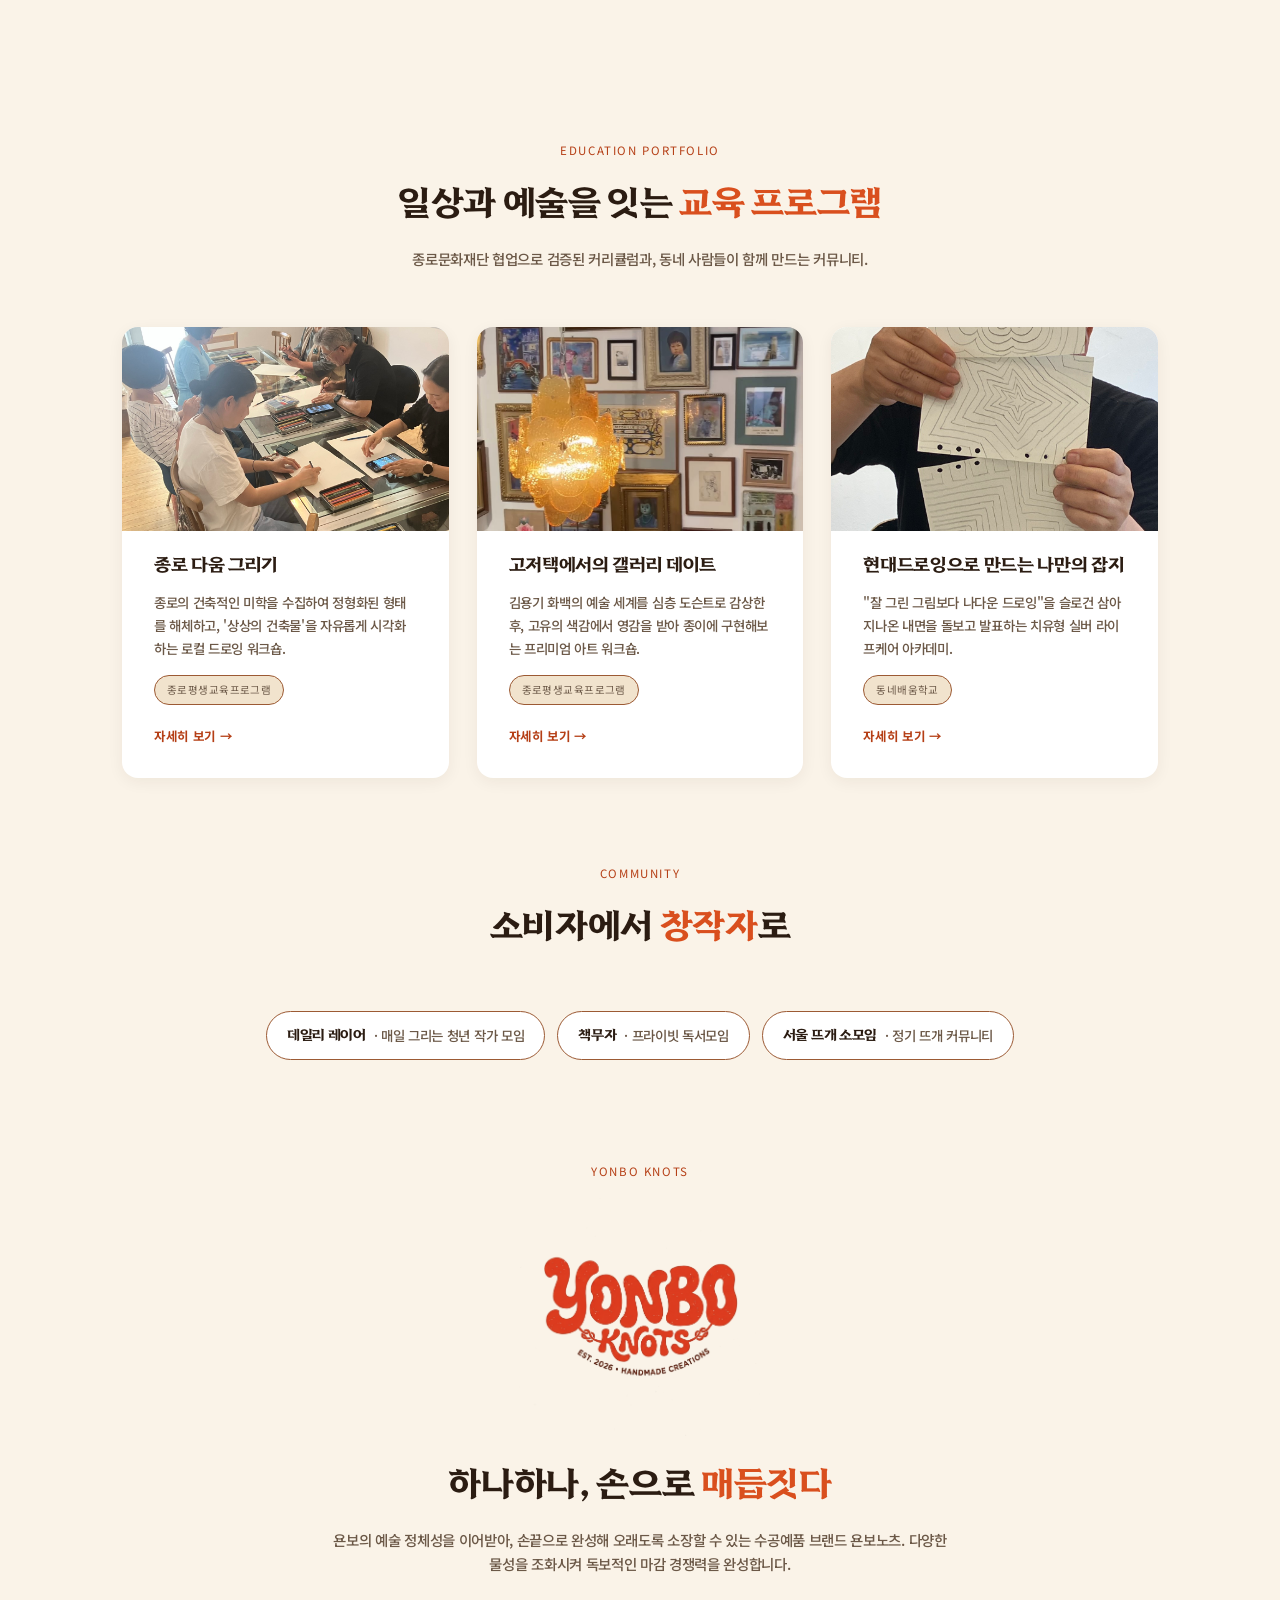
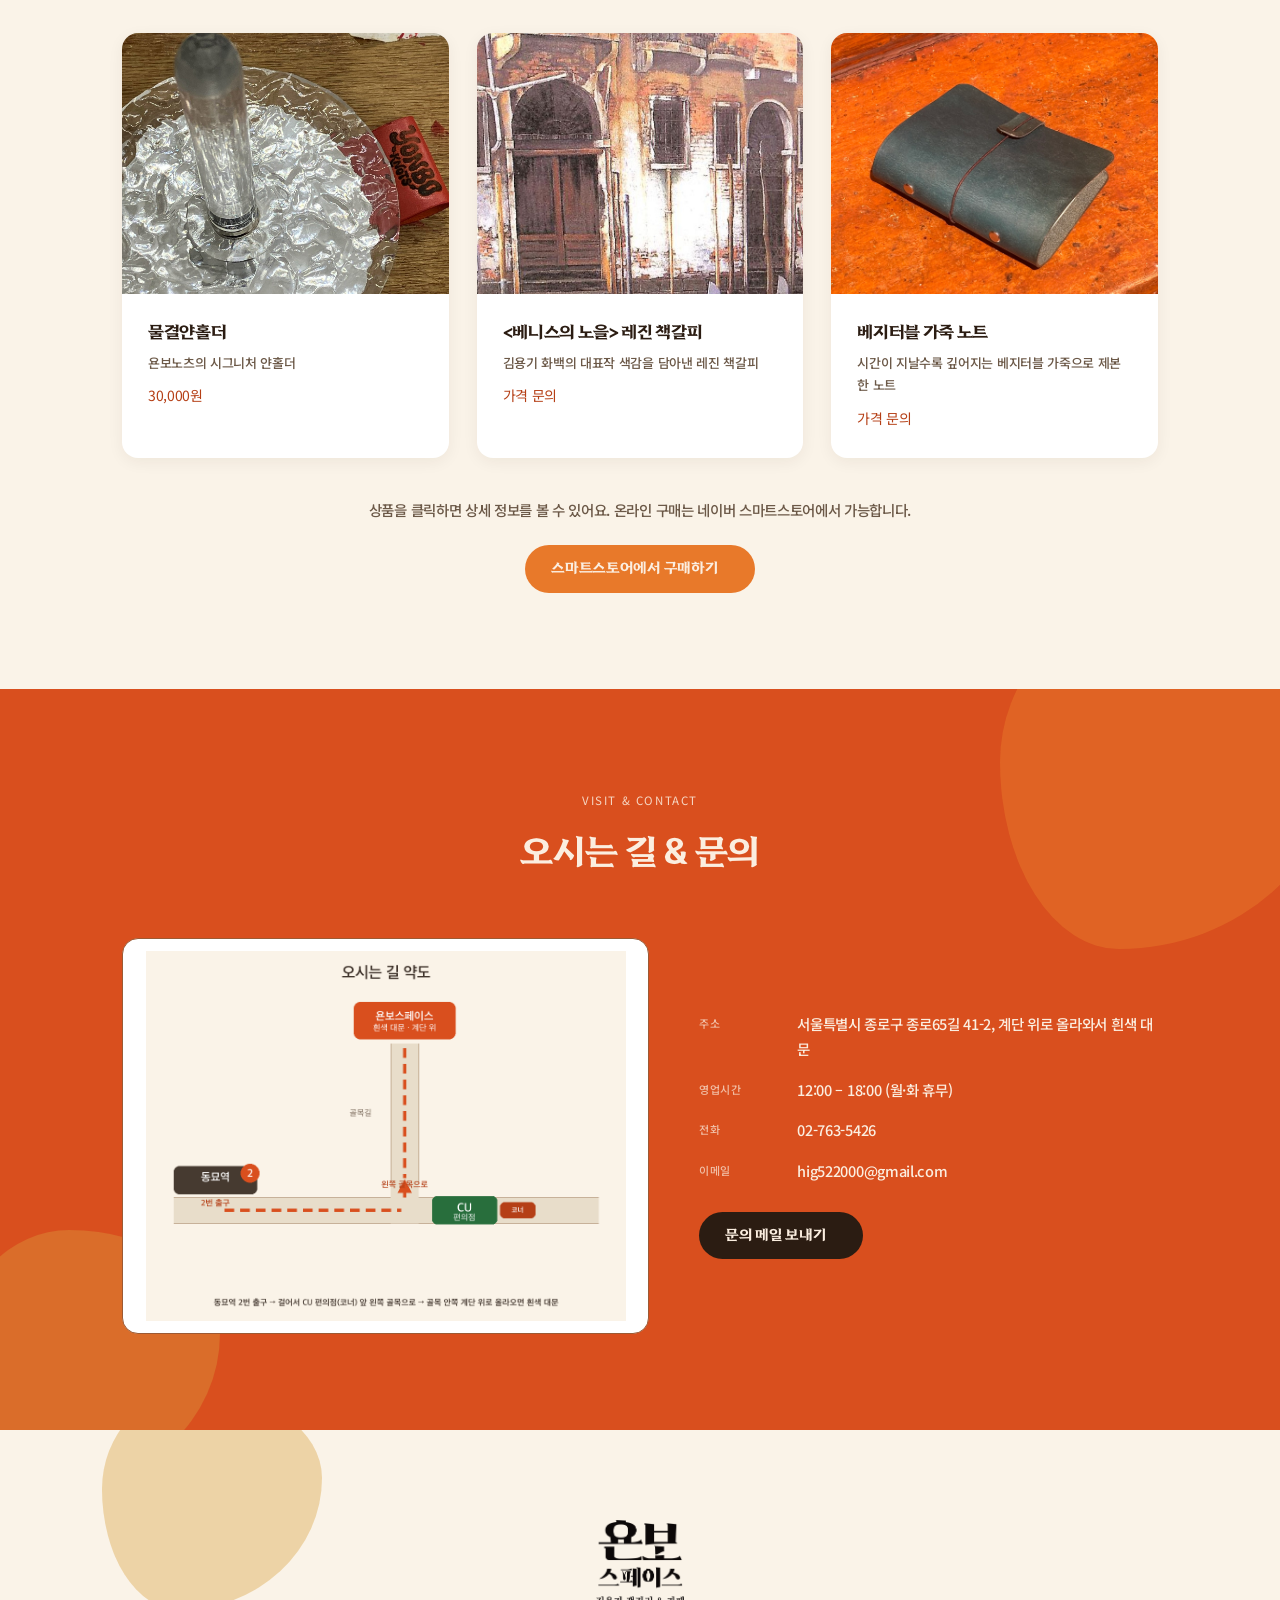
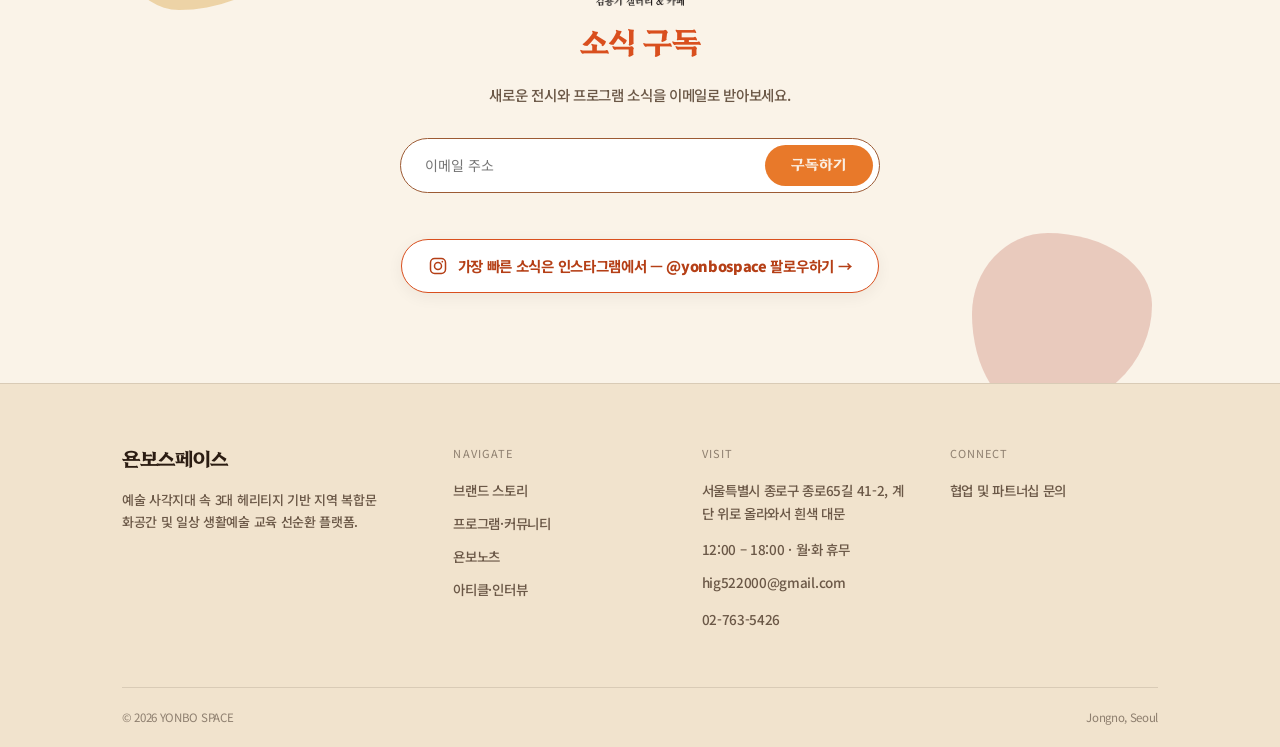
==== commit b2fcc3da: "주소 문구 통일: '계단 올라와서' -> '계단 위로 올라와서' (약도 및 전체 페이지)" ====
--- a/homepage-v2/index.html
+++ b/homepage-v2/index.html
@@ -315,7 +315,7 @@
             <ul class="visit-detail-list">
               <li>
                 <span class="label">주소</span>
-                <span>서울특별시 종로구 종로65길 41-2, 계단 올라와서 흰색 대문</span>
+                <span>서울특별시 종로구 종로65길 41-2, 계단 위로 올라와서 흰색 대문</span>
               </li>
               <li>
                 <span class="label">영업시간</span>
@@ -371,7 +371,7 @@
         </div>
         <div class="footer-col">
           <span>Visit</span>
-          <p>서울특별시 종로구 종로65길 41-2, 계단 올라와서 흰색 대문</p>
+          <p>서울특별시 종로구 종로65길 41-2, 계단 위로 올라와서 흰색 대문</p>
           <p>12:00 – 18:00 · 월·화 휴무</p>
           <a href="mailto:hig522000@gmail.com">hig522000@gmail.com</a>
           <p>02-763-5426</p>
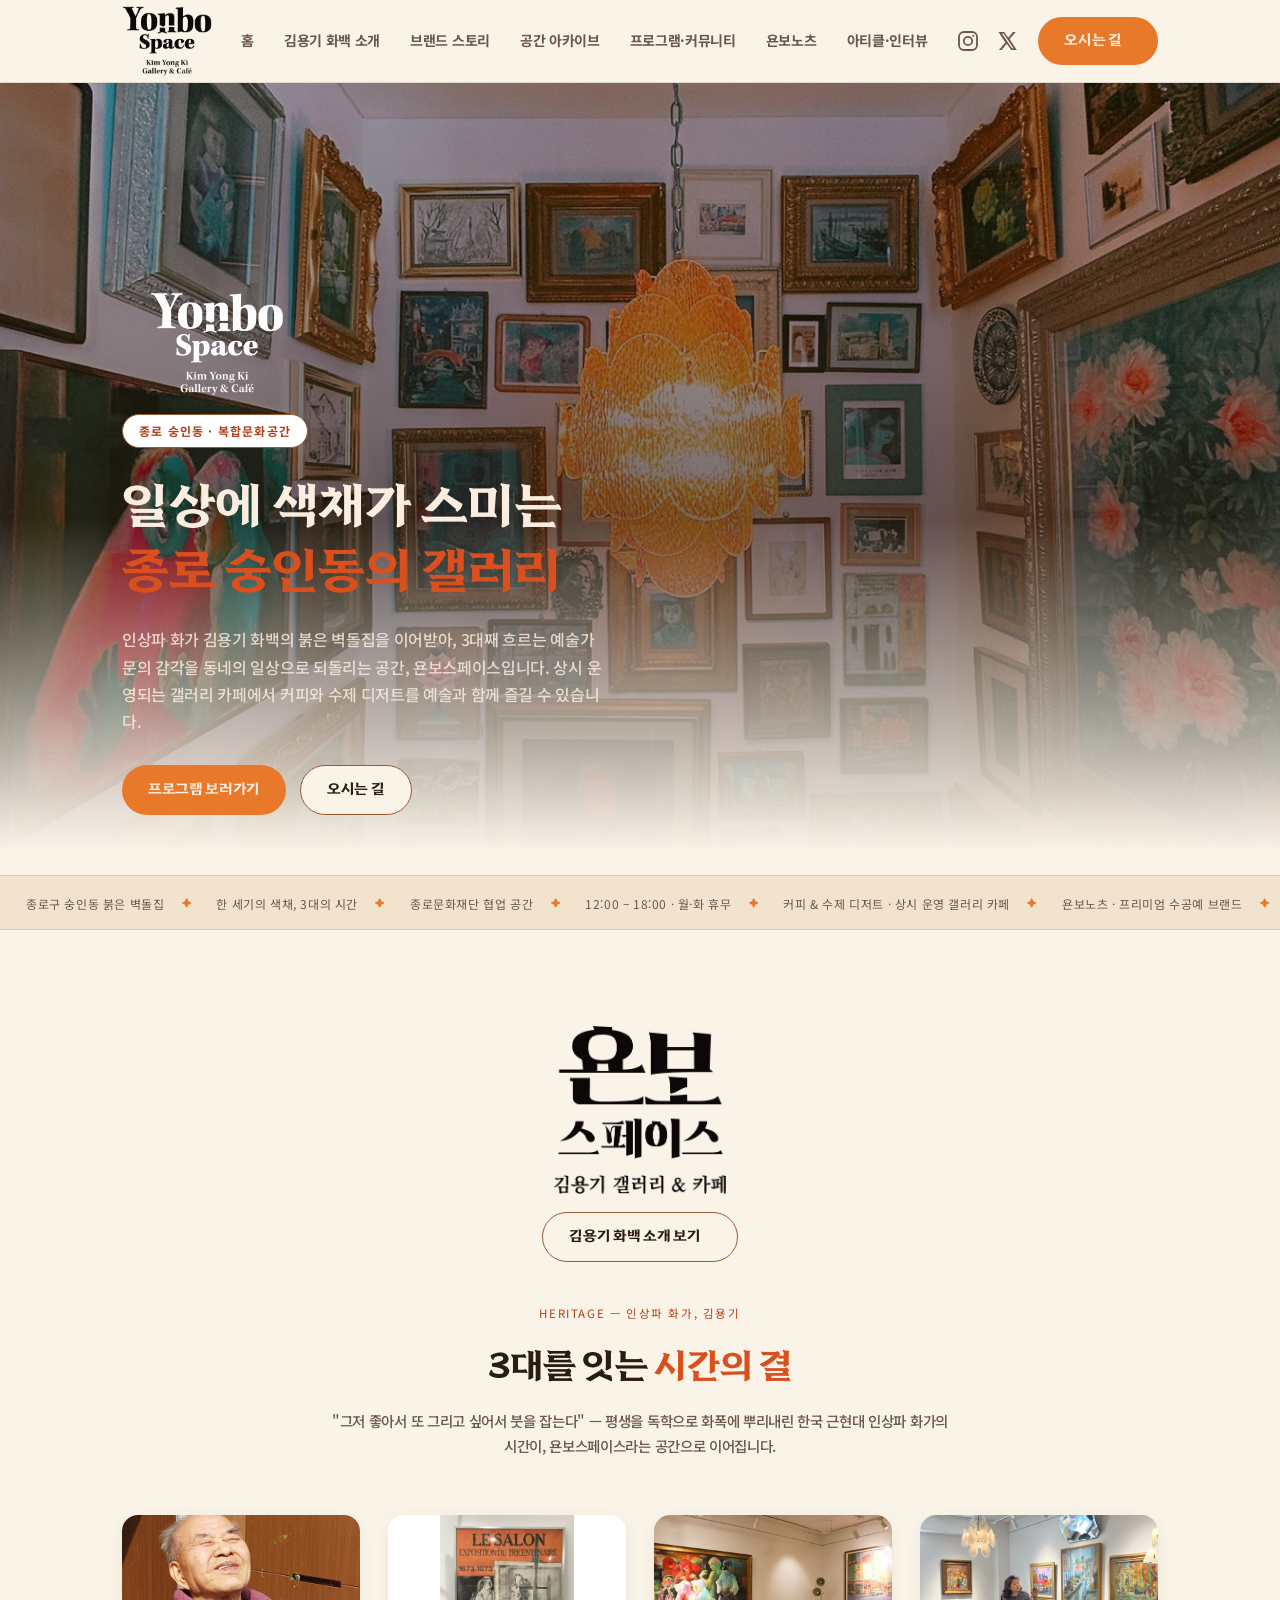
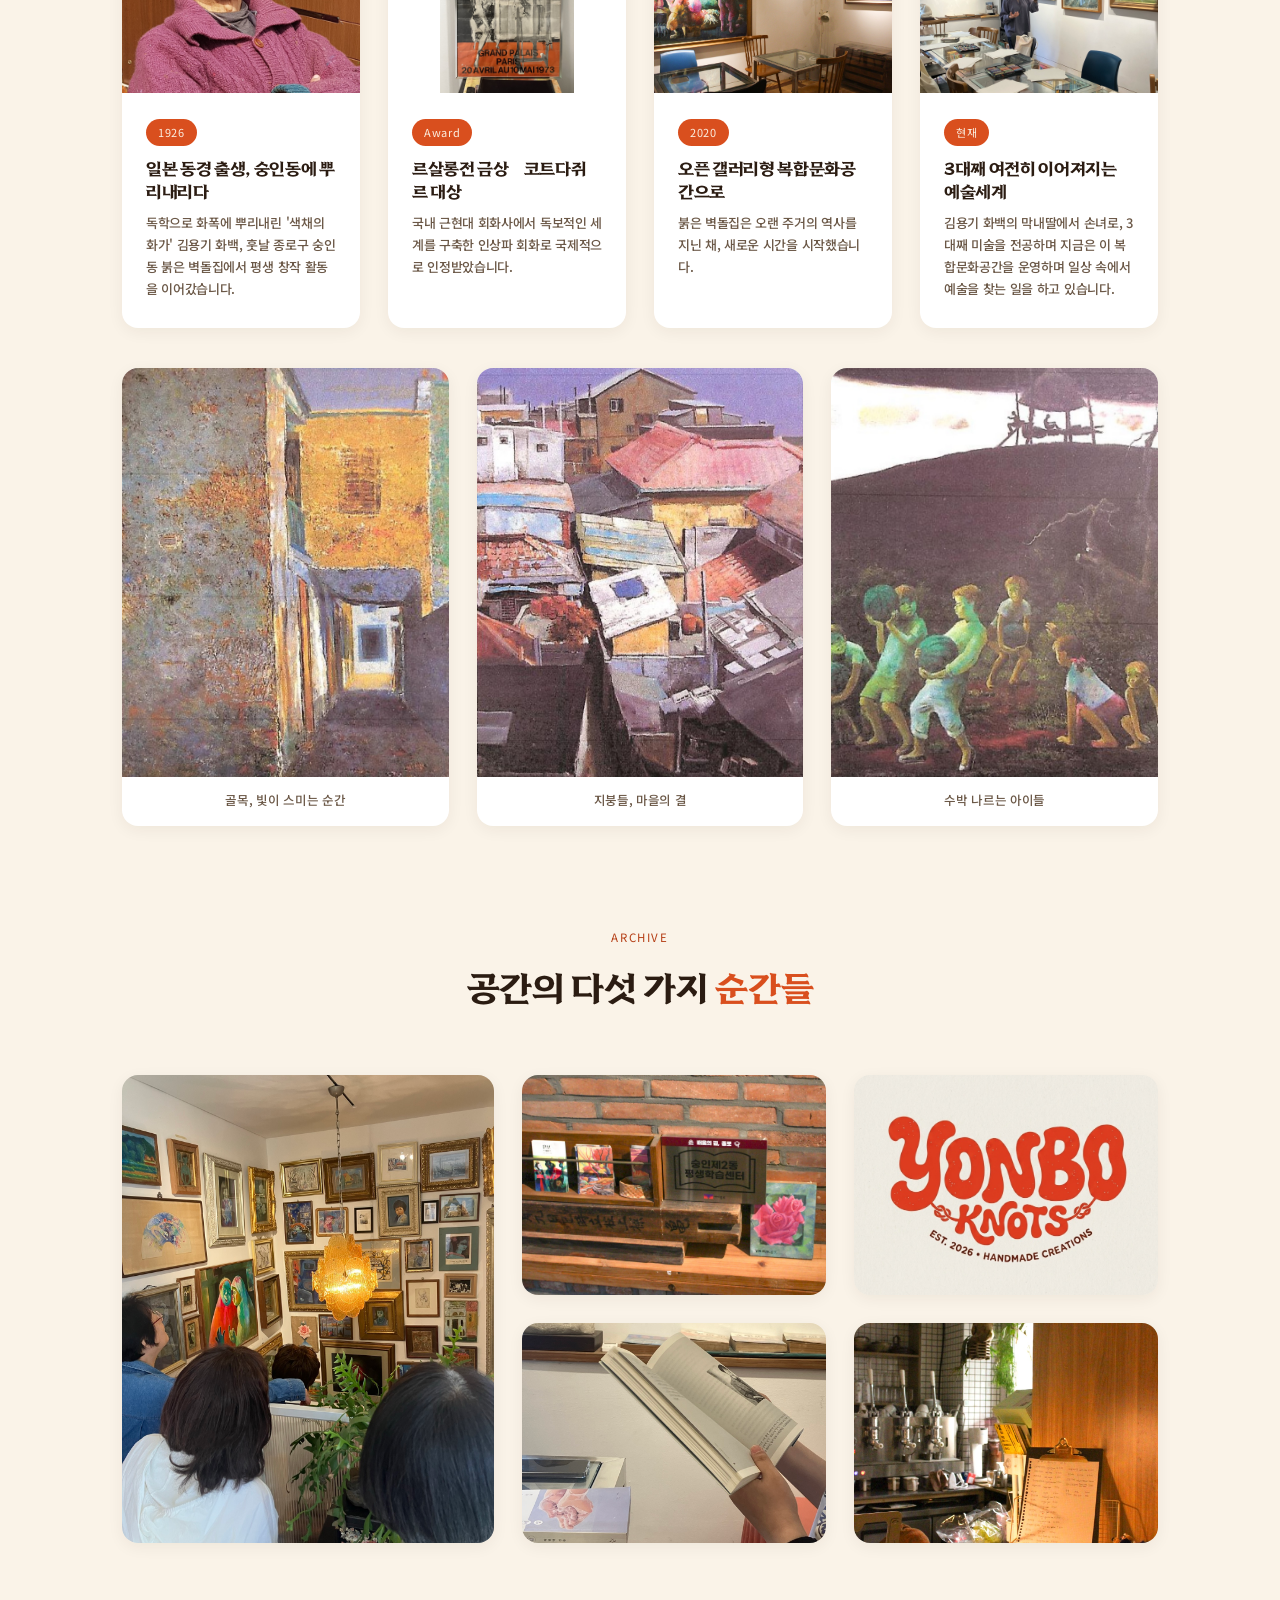
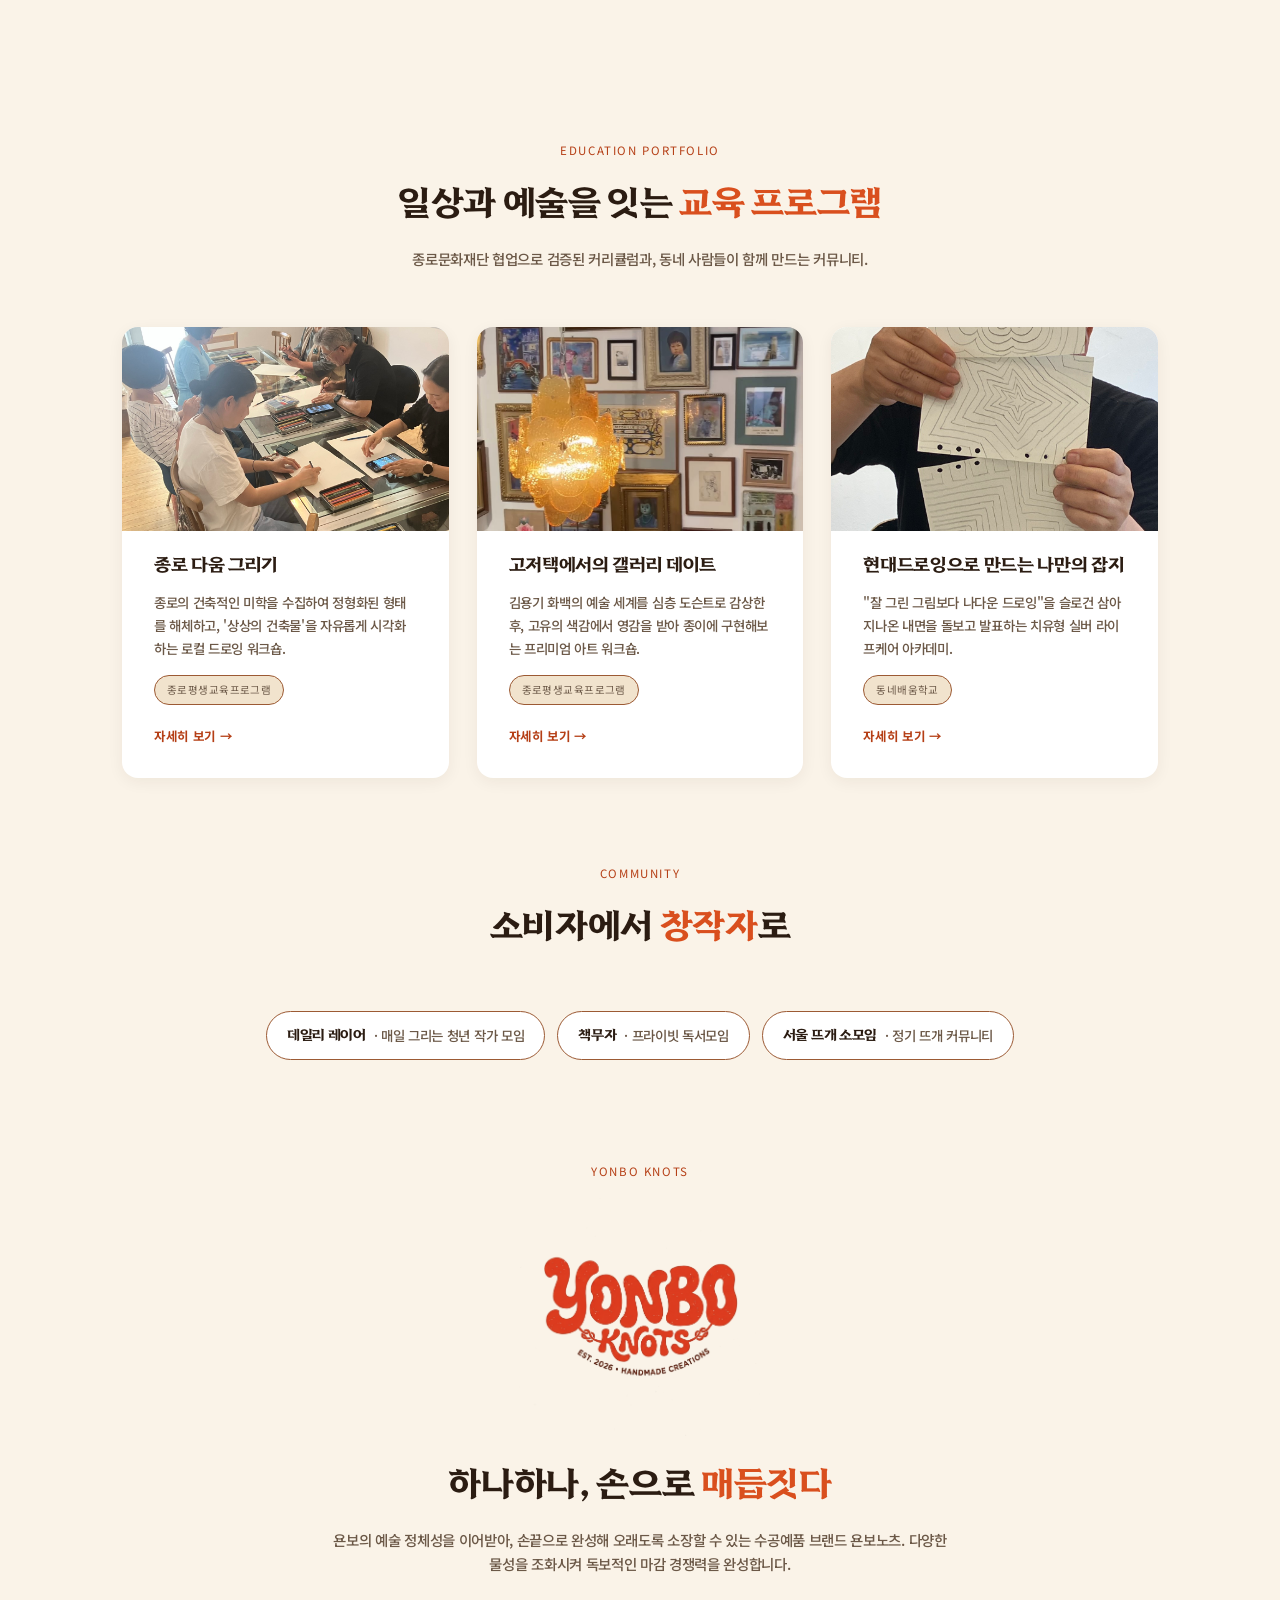
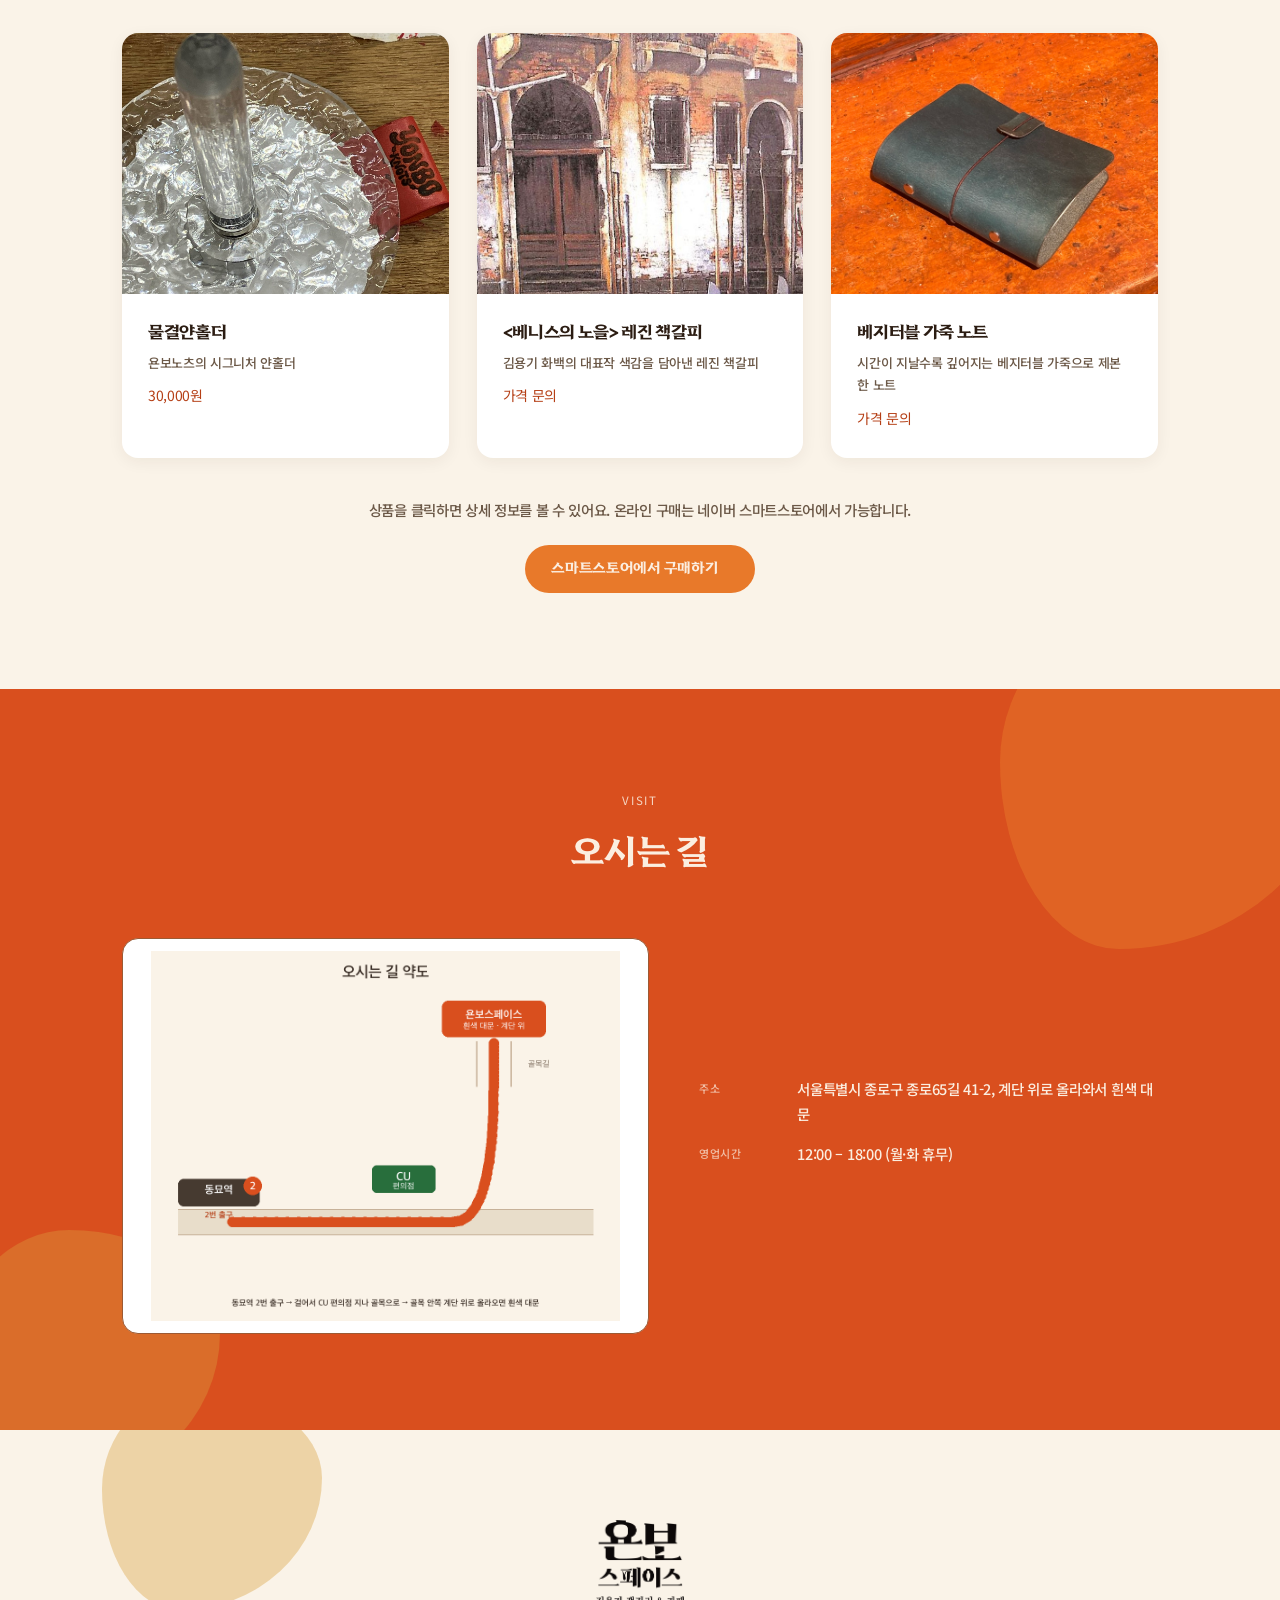
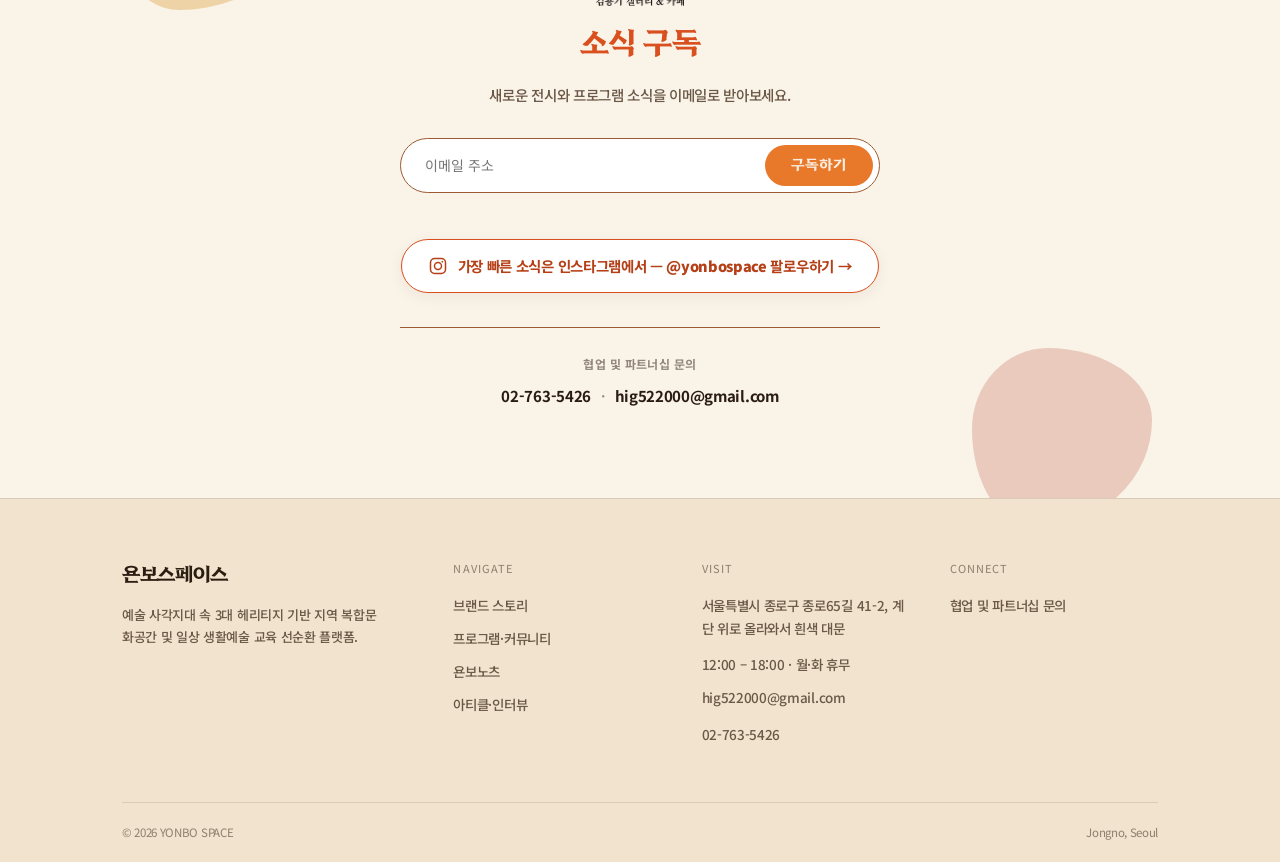
==== commit 781e8404: "'문의'를 오시는 길 섹션에서 분리해 소식구독 섹션 인스타 배지 아래로 이동" ====
--- a/homepage-v2/index.html
+++ b/homepage-v2/index.html
@@ -304,8 +304,8 @@
       <div class="blob-deco blob-deco--b"></div>
       <div class="wrap">
         <div class="section-head">
-          <span class="section-eyebrow">Visit &amp; Contact</span>
-          <h2>오시는 길 <span class="type-en" style="color:var(--on-dark);">&amp; 문의</span></h2>
+          <span class="section-eyebrow">Visit</span>
+          <h2>오시는 길</h2>
         </div>
         <div class="visit-grid">
           <div class="visit-photo-frame visit-photo-frame--map">
@@ -321,23 +321,14 @@
                 <span class="label">영업시간</span>
                 <span>12:00 – 18:00 (월·화 휴무)</span>
               </li>
-              <li>
-                <span class="label">전화</span>
-                <span>02-763-5426</span>
-              </li>
-              <li>
-                <span class="label">이메일</span>
-                <span>hig522000@gmail.com</span>
-              </li>
             </ul>
-            <a href="mailto:hig522000@gmail.com" class="btn-pill" style="background:var(--ink);">문의 메일 보내기 →</a>
           </div>
         </div>
       </div>
     </section>
 
     <!-- NEWSLETTER -->
-    <section class="newsletter">
+    <section class="newsletter" id="contact">
       <div class="blob-deco blob-deco--a"></div>
       <div class="blob-deco blob-deco--b"></div>
       <div class="newsletter-inner">
@@ -351,6 +342,14 @@
           <svg viewBox="0 0 24 24" width="20" height="20" fill="none" stroke="currentColor" stroke-width="1.8"><rect x="3" y="3" width="18" height="18" rx="5"/><circle cx="12" cy="12" r="4.2"/><circle cx="17.2" cy="6.8" r="1" fill="currentColor" stroke="none"/></svg>
           <span>가장 빠른 소식은 인스타그램에서 — <strong>@yonbospace</strong> 팔로우하기 →</span>
         </a>
+        <div class="newsletter-contact">
+          <p>협업 및 파트너십 문의</p>
+          <div class="newsletter-contact-info">
+            <span>02-763-5426</span>
+            <span>·</span>
+            <a href="mailto:hig522000@gmail.com">hig522000@gmail.com</a>
+          </div>
+        </div>
       </div>
     </section>
   </main>
@@ -378,7 +377,7 @@
         </div>
         <div class="footer-col">
           <span>Connect</span>
-          <a href="#visit">협업 및 파트너십 문의</a>
+          <a href="#contact">협업 및 파트너십 문의</a>
         </div>
       </div>
       <div class="footer-bottom">
--- a/homepage-v2/homepage-v2.css
+++ b/homepage-v2/homepage-v2.css
@@ -392,6 +392,8 @@
   object-fit: contain;
 }
 .artist-profile-grid--wide { grid-template-columns: 480px 1fr; max-width: 1040px; }
+.article-page-list { display: flex; flex-direction: column; gap: 28px; }
+.article-page-list img { width: 100%; height: auto; border-radius: 12px; box-shadow: var(--card-shadow); }
 .artist-bio p { font-size: 15px; color: var(--ink-soft); font-weight: 500; margin: 0 0 16px; }
 .artist-works-grid {
   display: grid;
@@ -737,6 +739,31 @@
   background: var(--terracotta);
   color: #fff;
 }
+.newsletter-contact {
+  margin-top: 34px;
+  padding-top: 26px;
+  border-top: 1px solid var(--border-brown);
+}
+.newsletter-contact p {
+  margin: 0 0 8px;
+  font-size: 12px;
+  font-weight: 700;
+  letter-spacing: 0.04em;
+  color: var(--ink-faint);
+  text-transform: uppercase;
+}
+.newsletter-contact-info {
+  display: flex;
+  align-items: center;
+  justify-content: center;
+  gap: 10px;
+  font-size: 15px;
+  font-weight: 700;
+  color: var(--ink);
+}
+.newsletter-contact-info a { color: var(--ink); text-decoration: none; }
+.newsletter-contact-info a:hover { color: var(--terracotta); }
+.newsletter-contact-info span:nth-child(2) { color: var(--ink-faint); font-weight: 500; }
 
 /* ------ 푸터 ------ */
 .site-footer { background: var(--cream-deep); border-top: 1px solid var(--line); padding: 60px 0 0; }
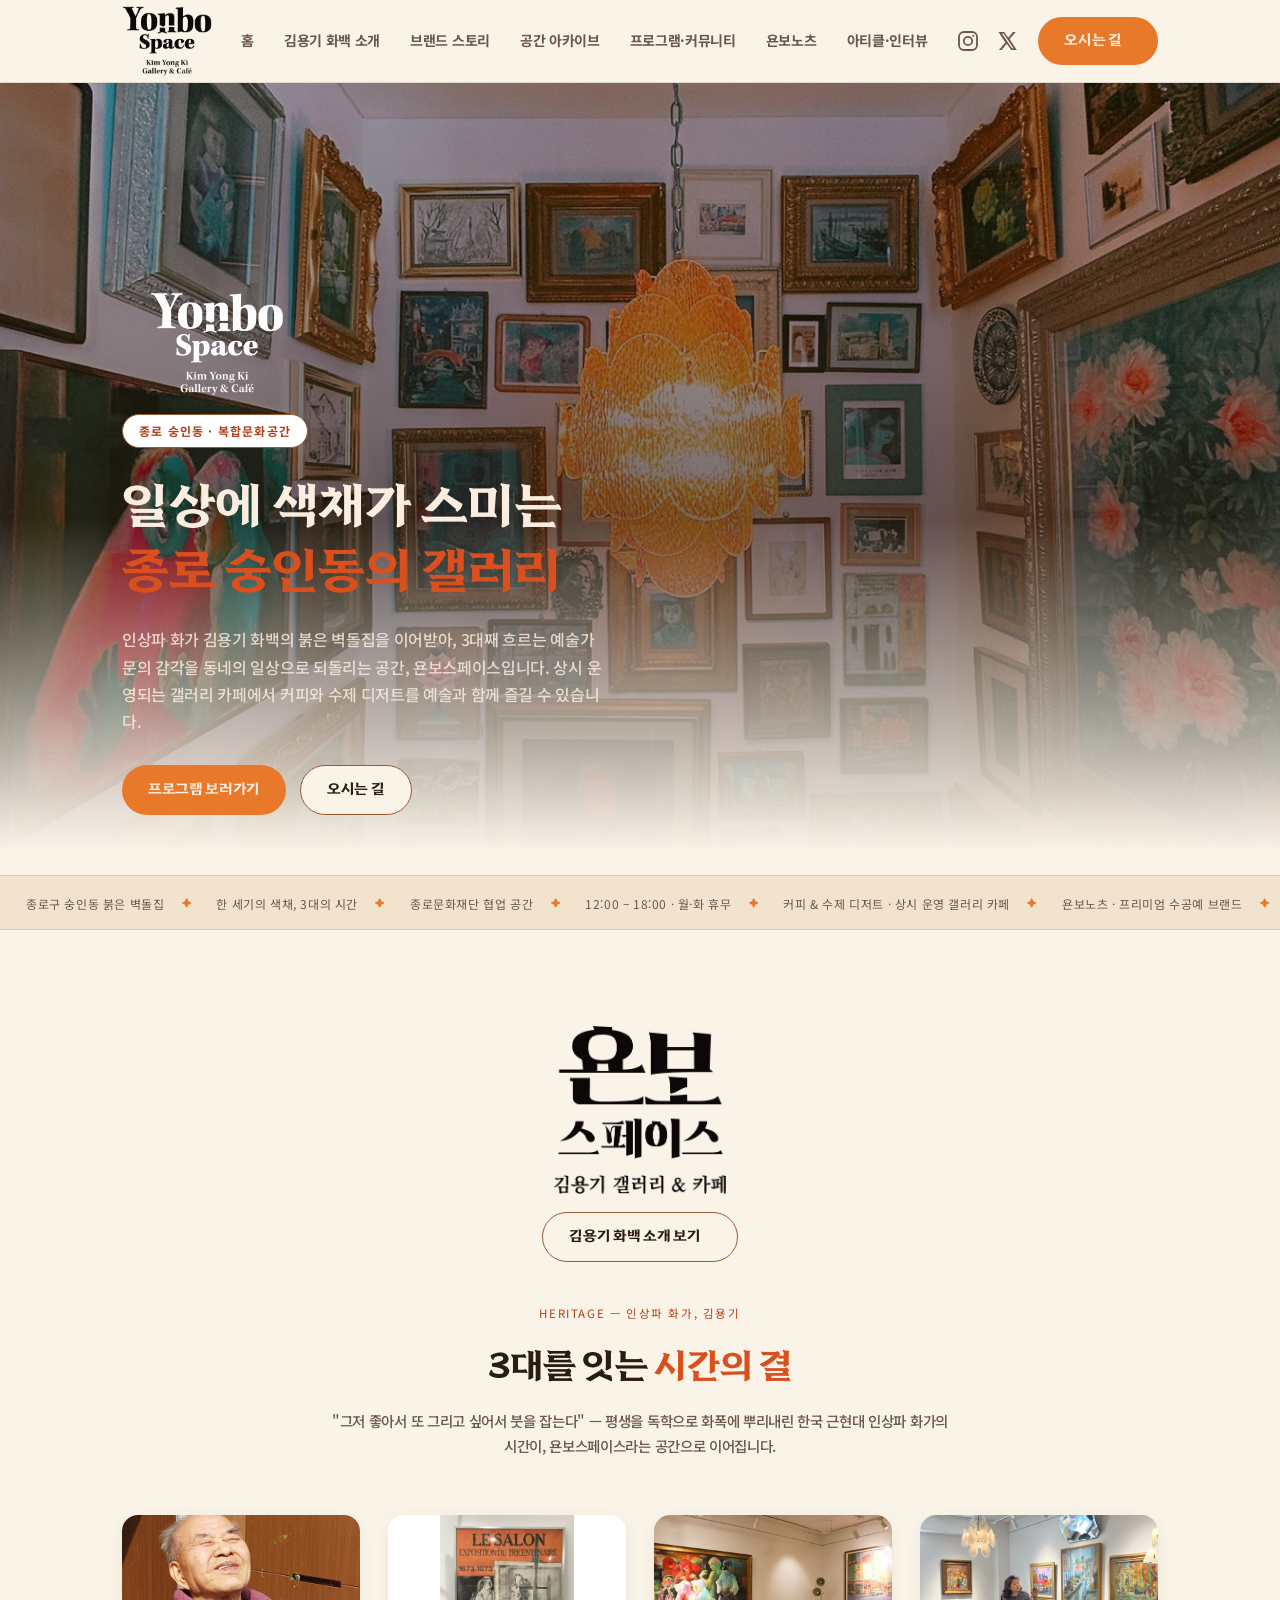
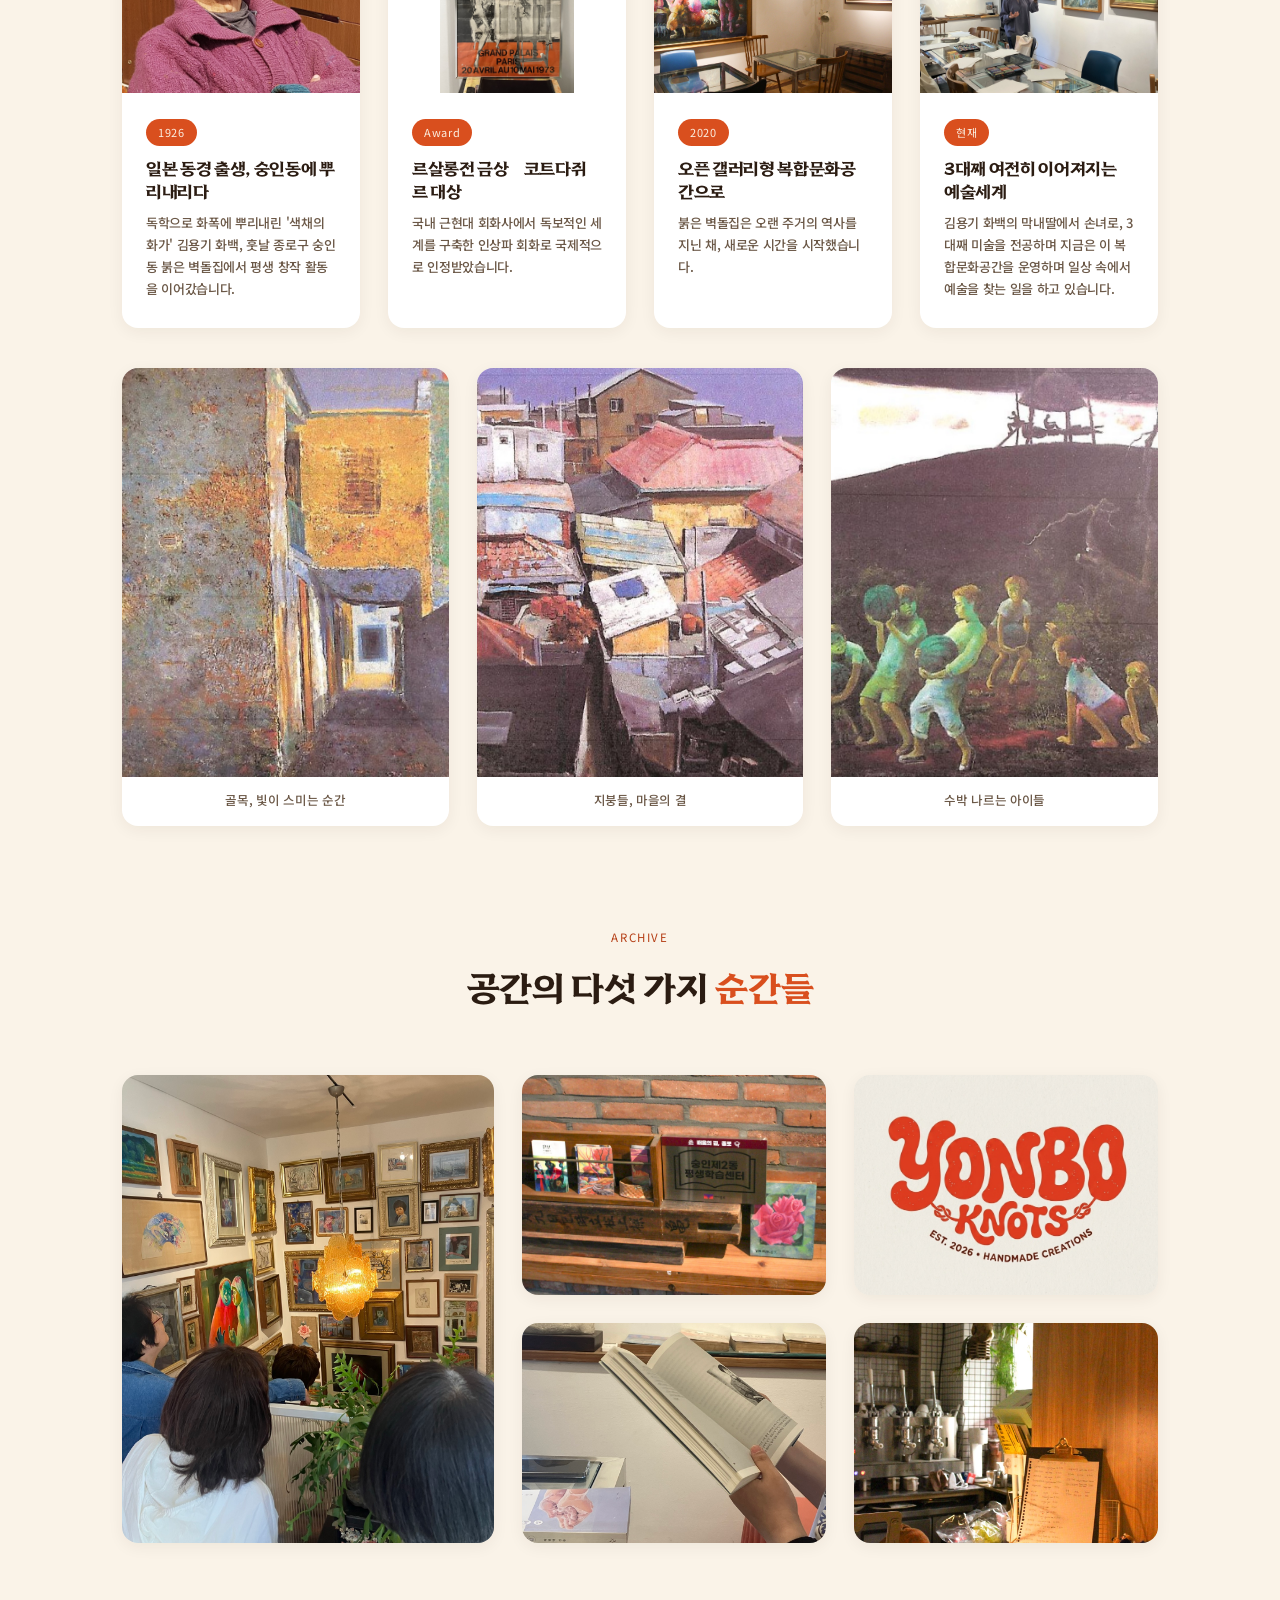
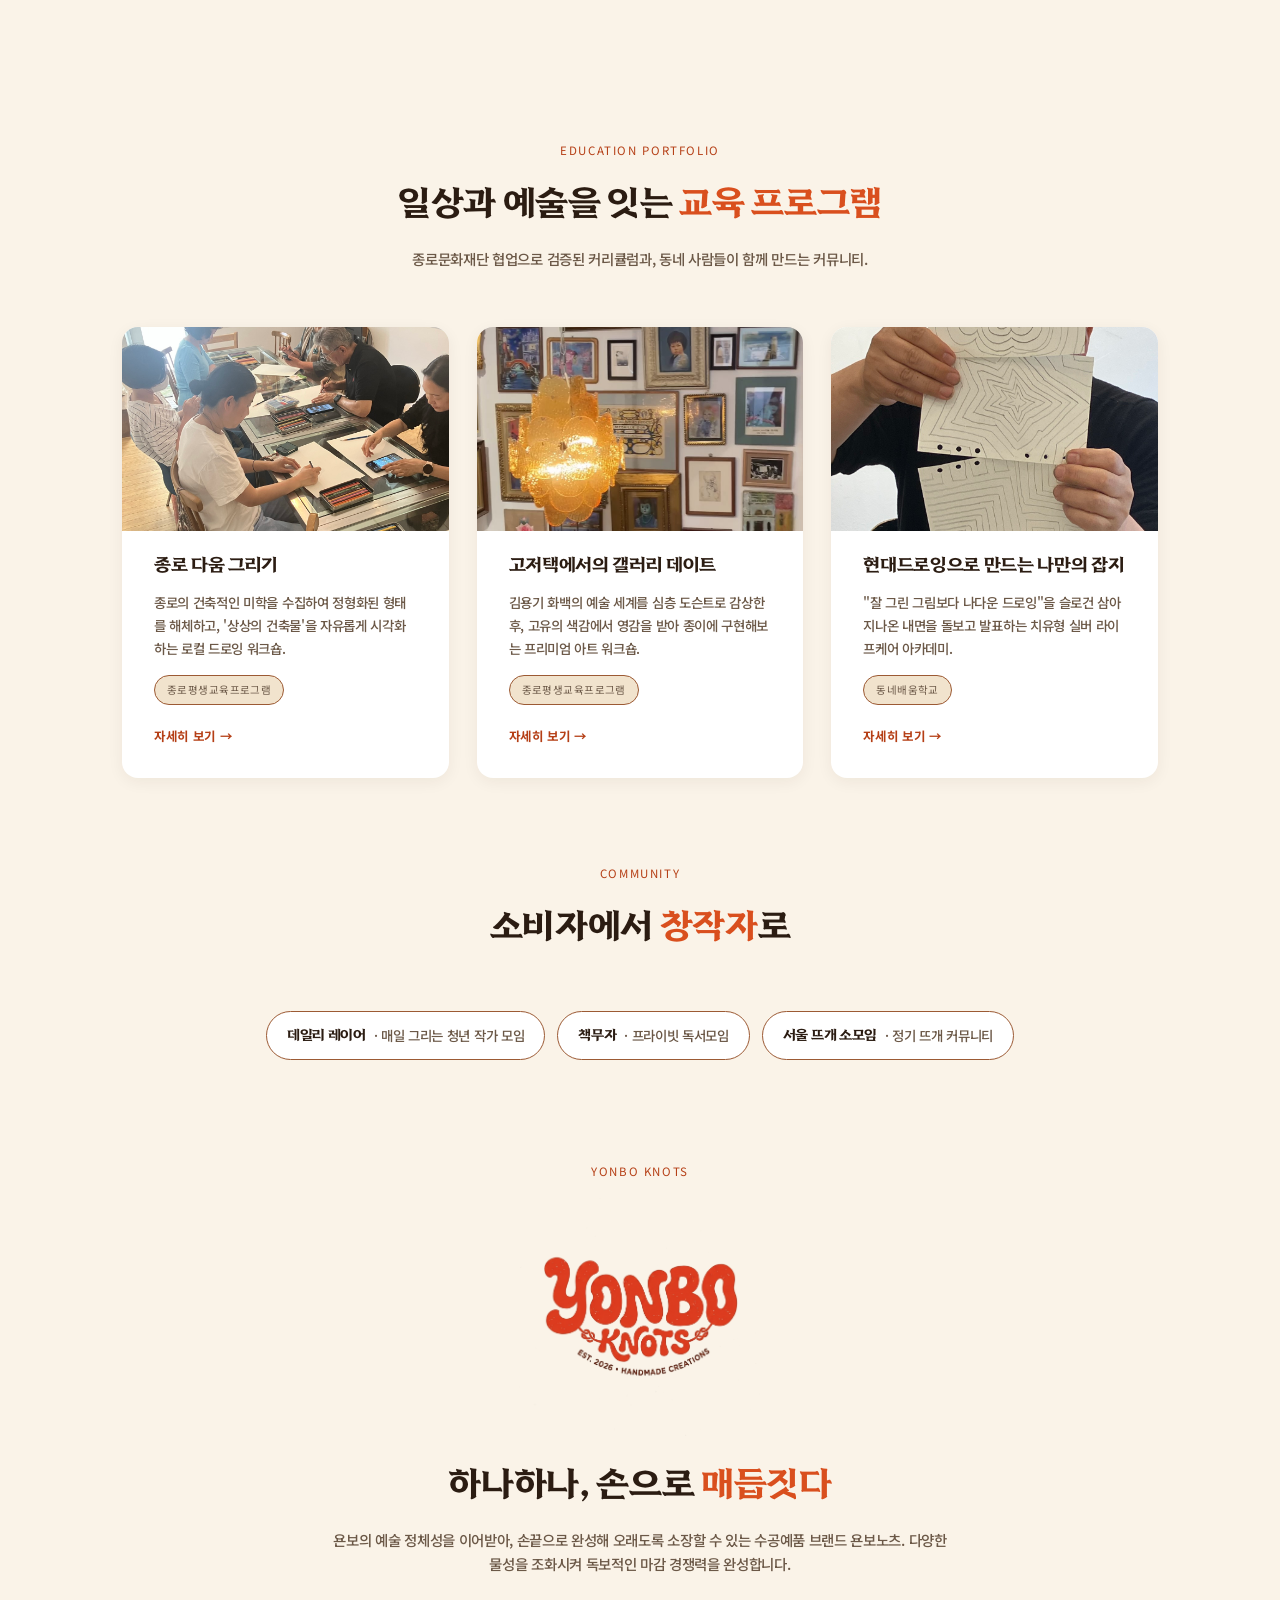
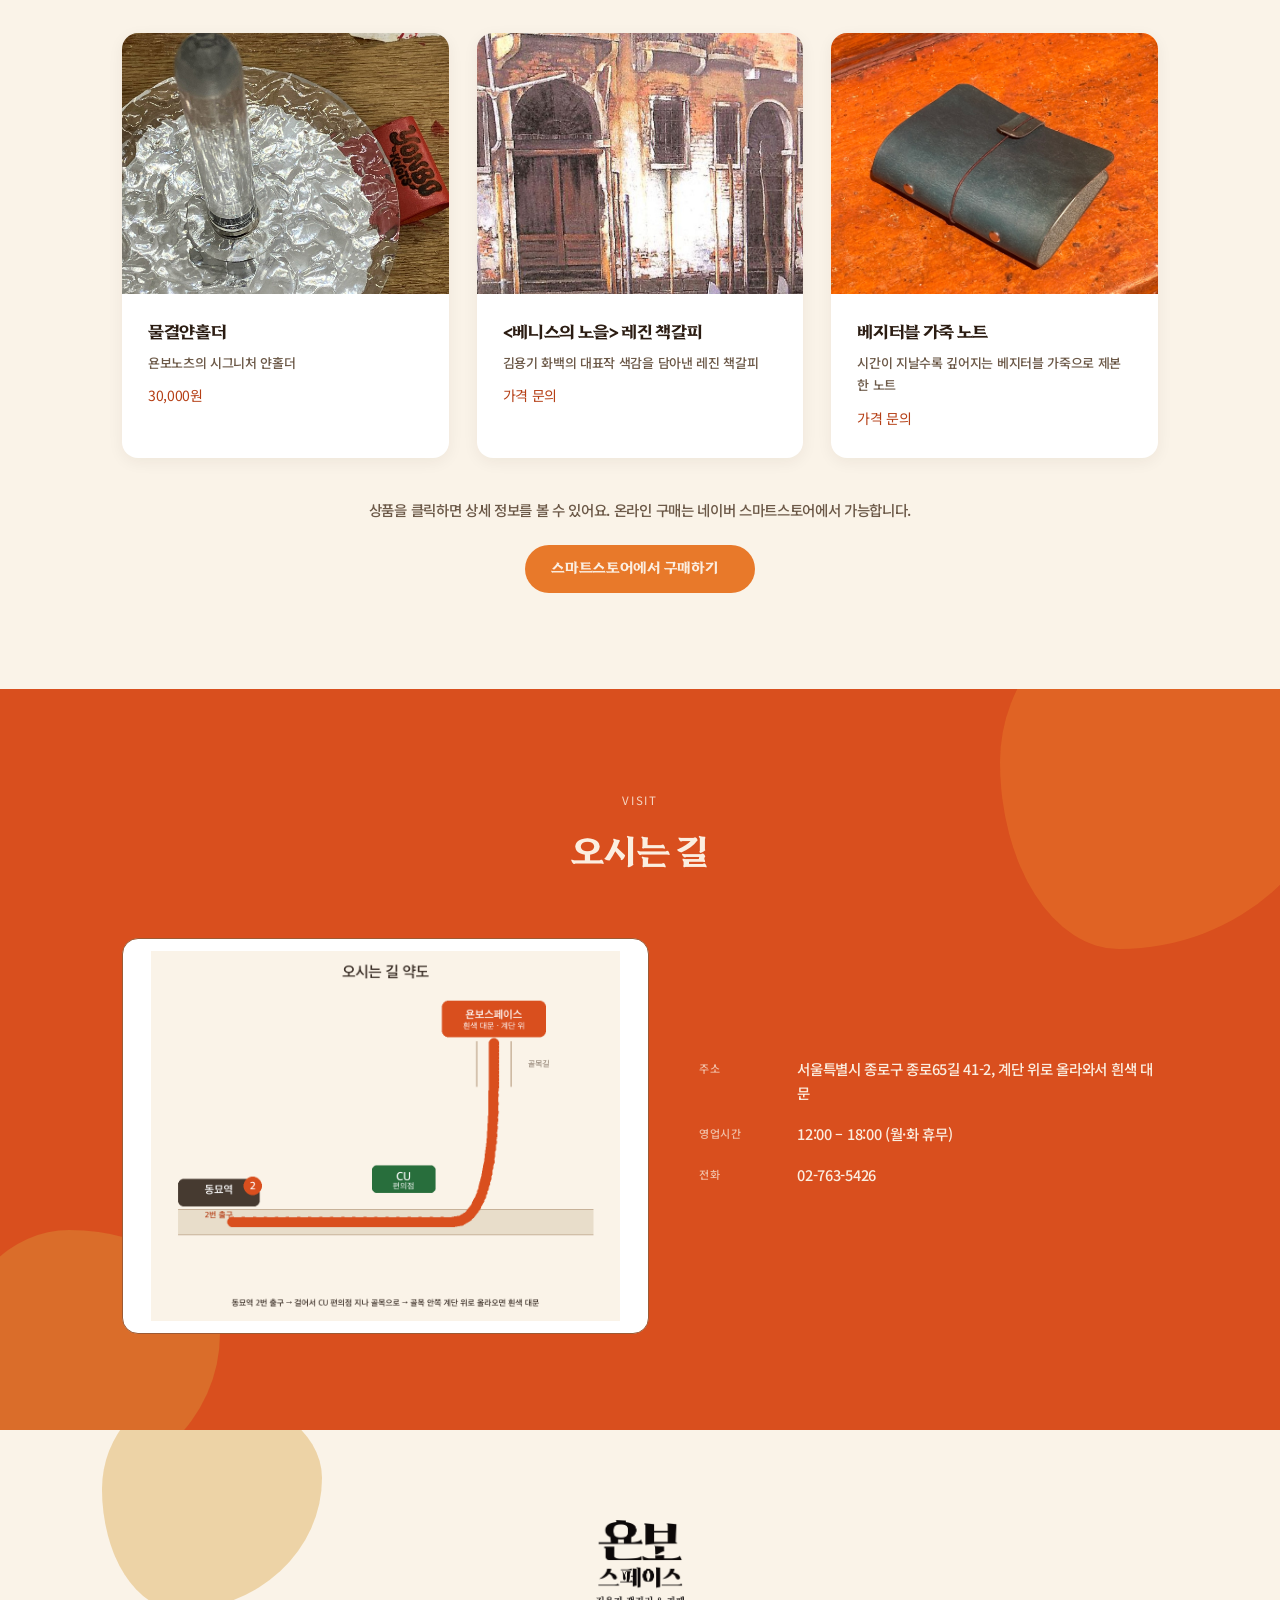
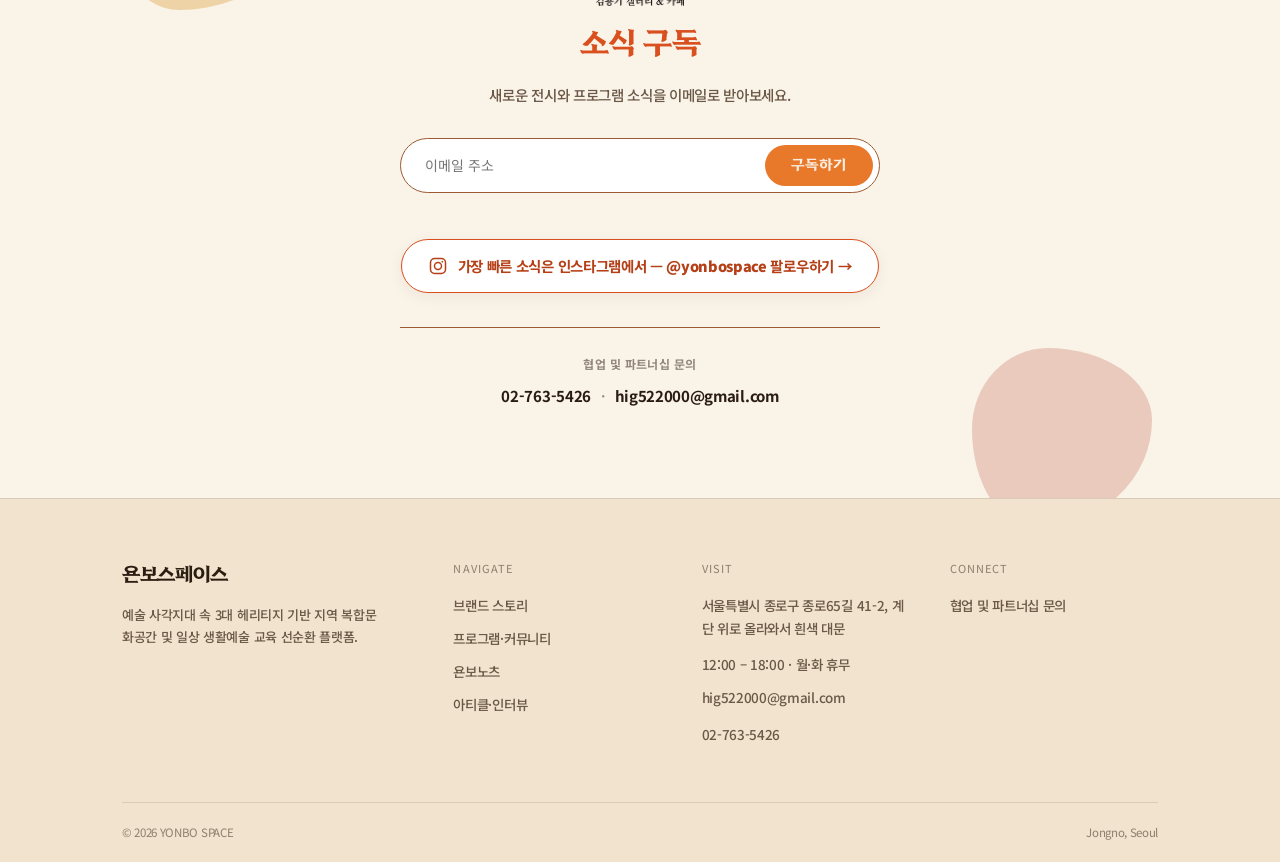
==== commit 64efea19: "오시는 길 섹션에 전화번호 추가" ====
--- a/homepage-v2/index.html
+++ b/homepage-v2/index.html
@@ -321,6 +321,10 @@
                 <span class="label">영업시간</span>
                 <span>12:00 – 18:00 (월·화 휴무)</span>
               </li>
+              <li>
+                <span class="label">전화</span>
+                <span>02-763-5426</span>
+              </li>
             </ul>
           </div>
         </div>
